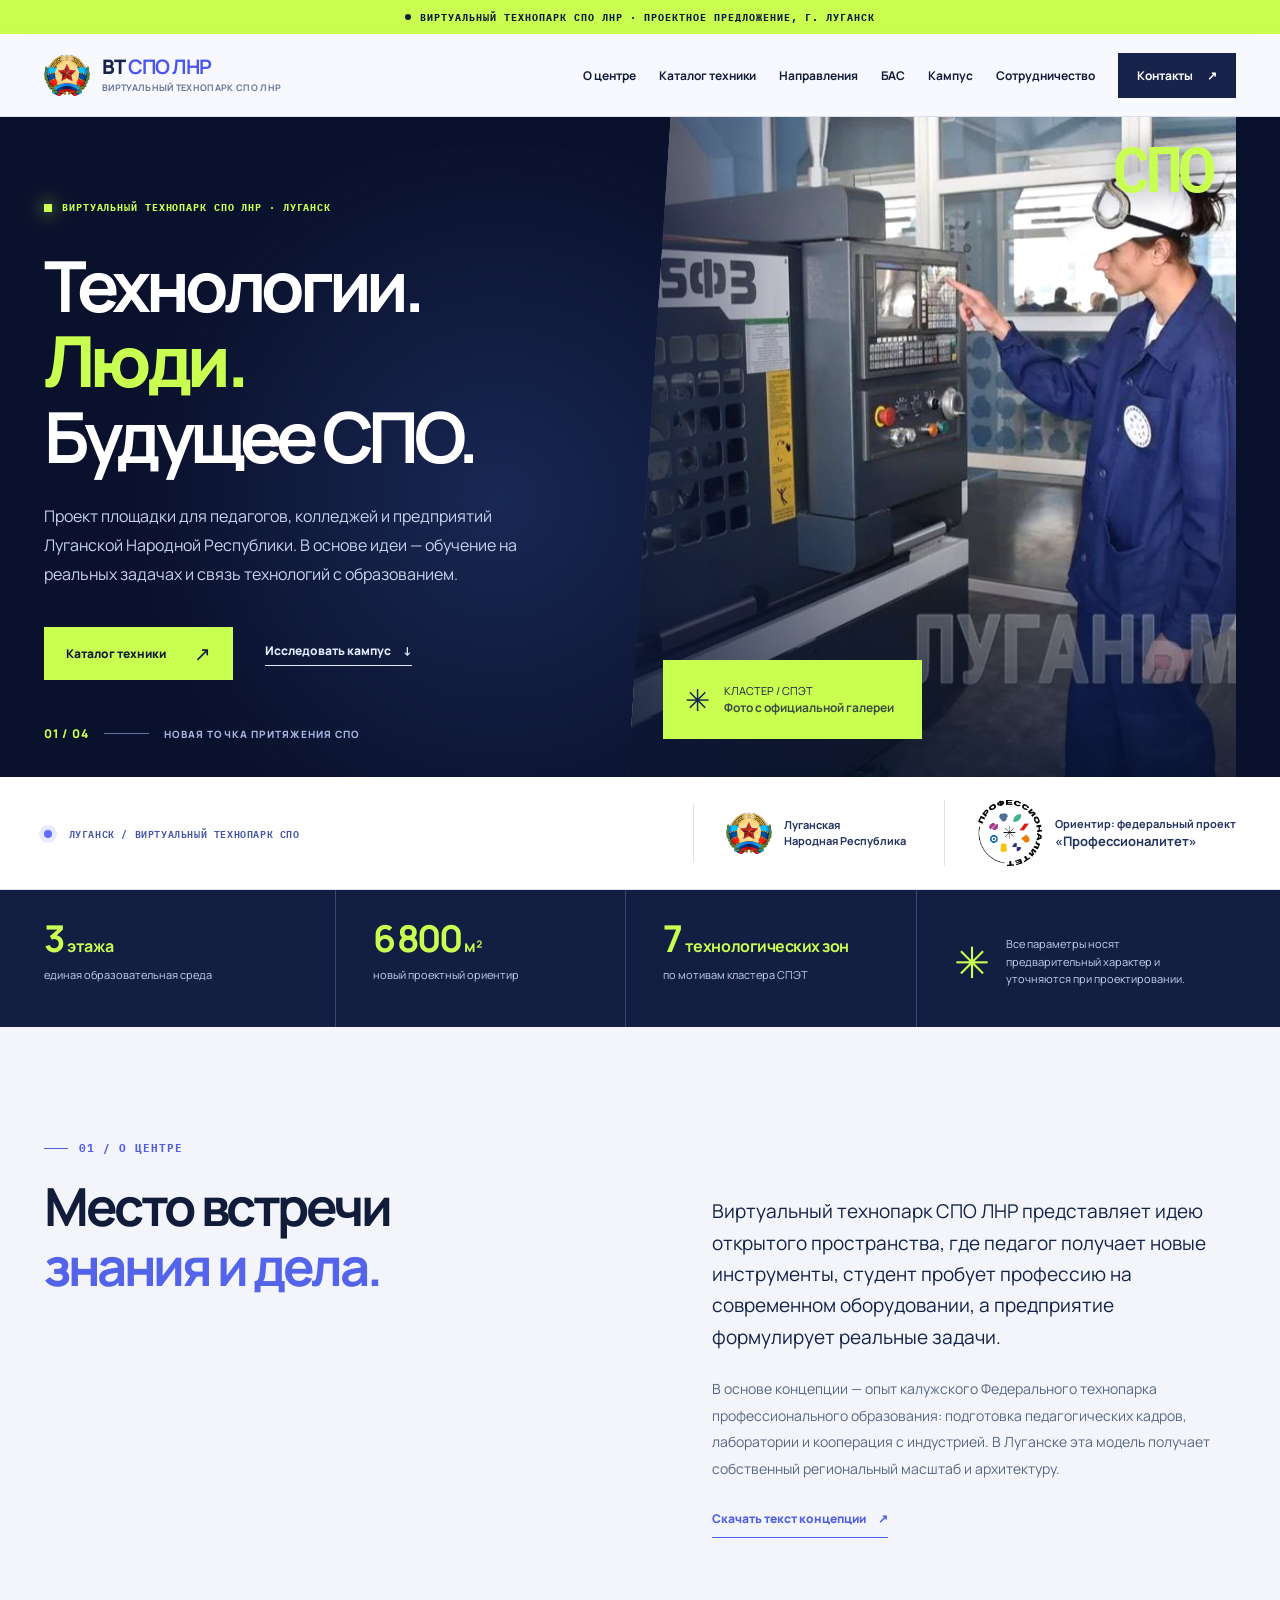
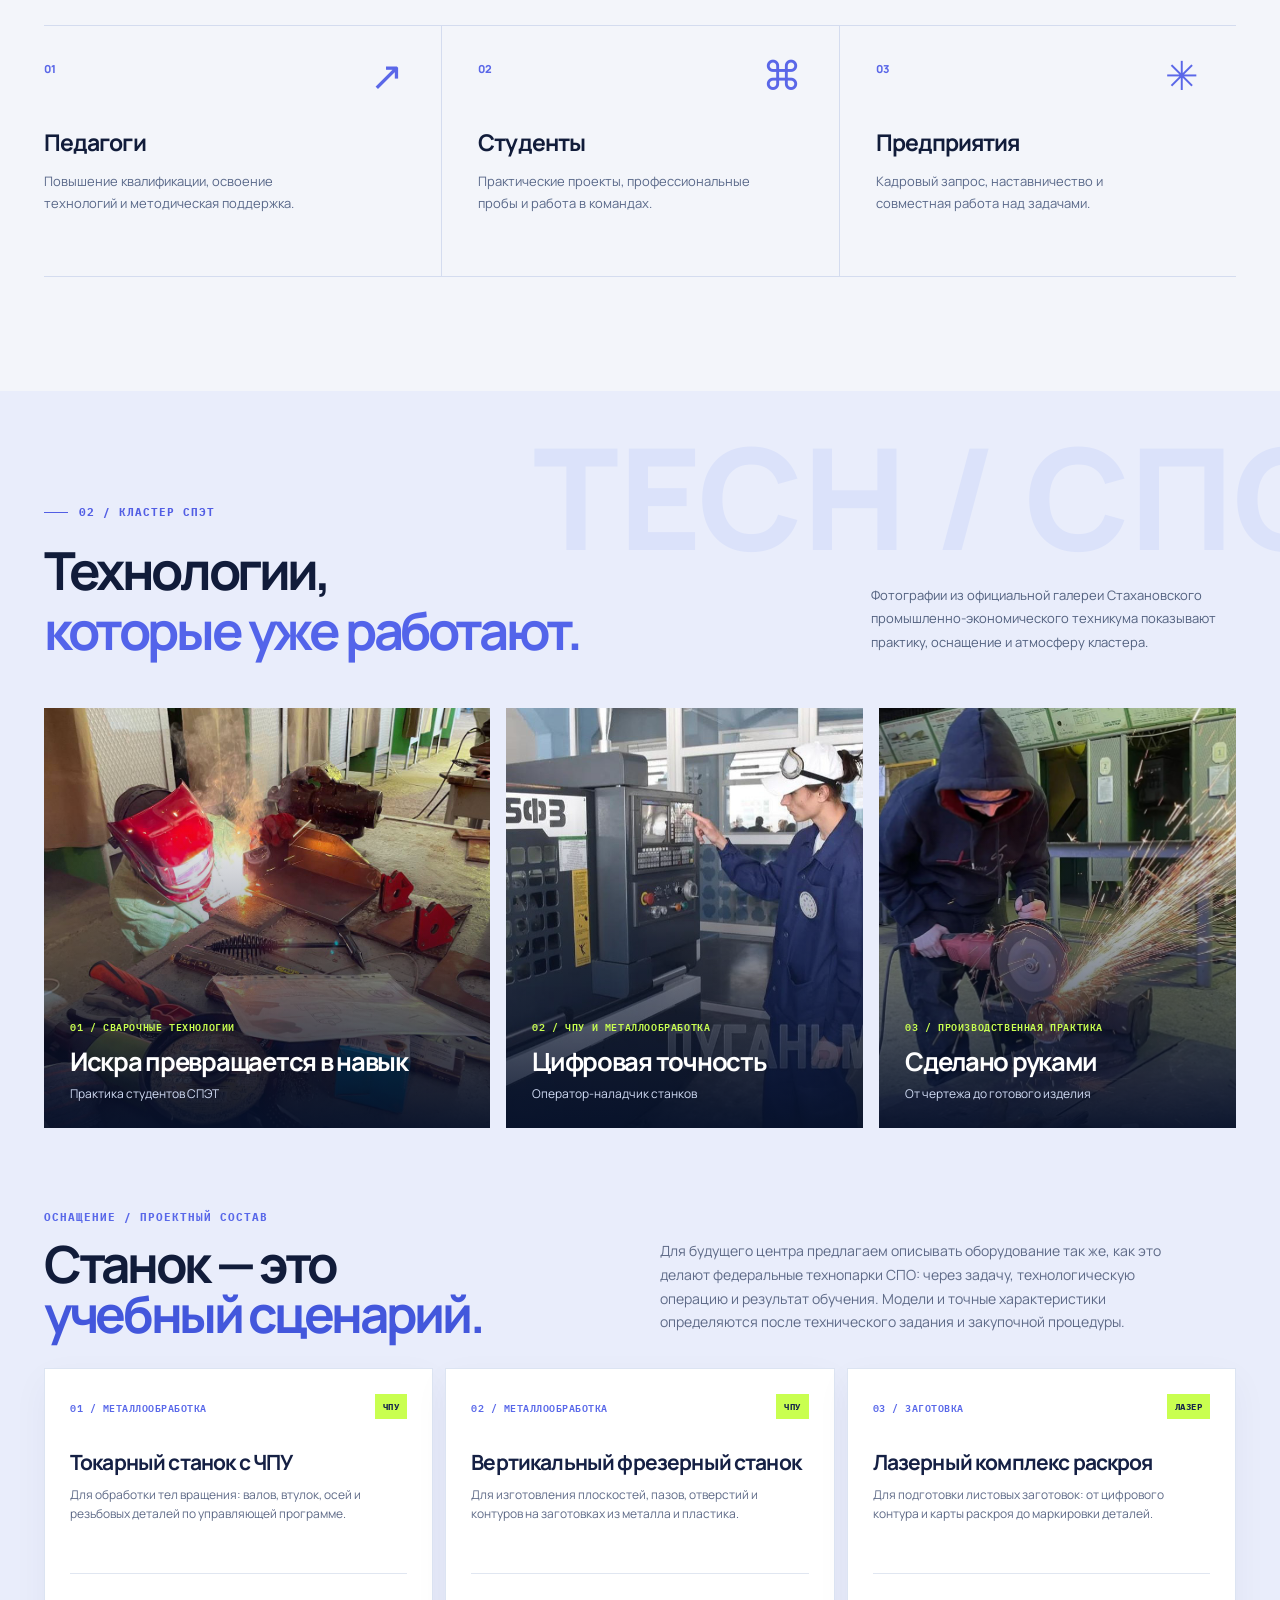
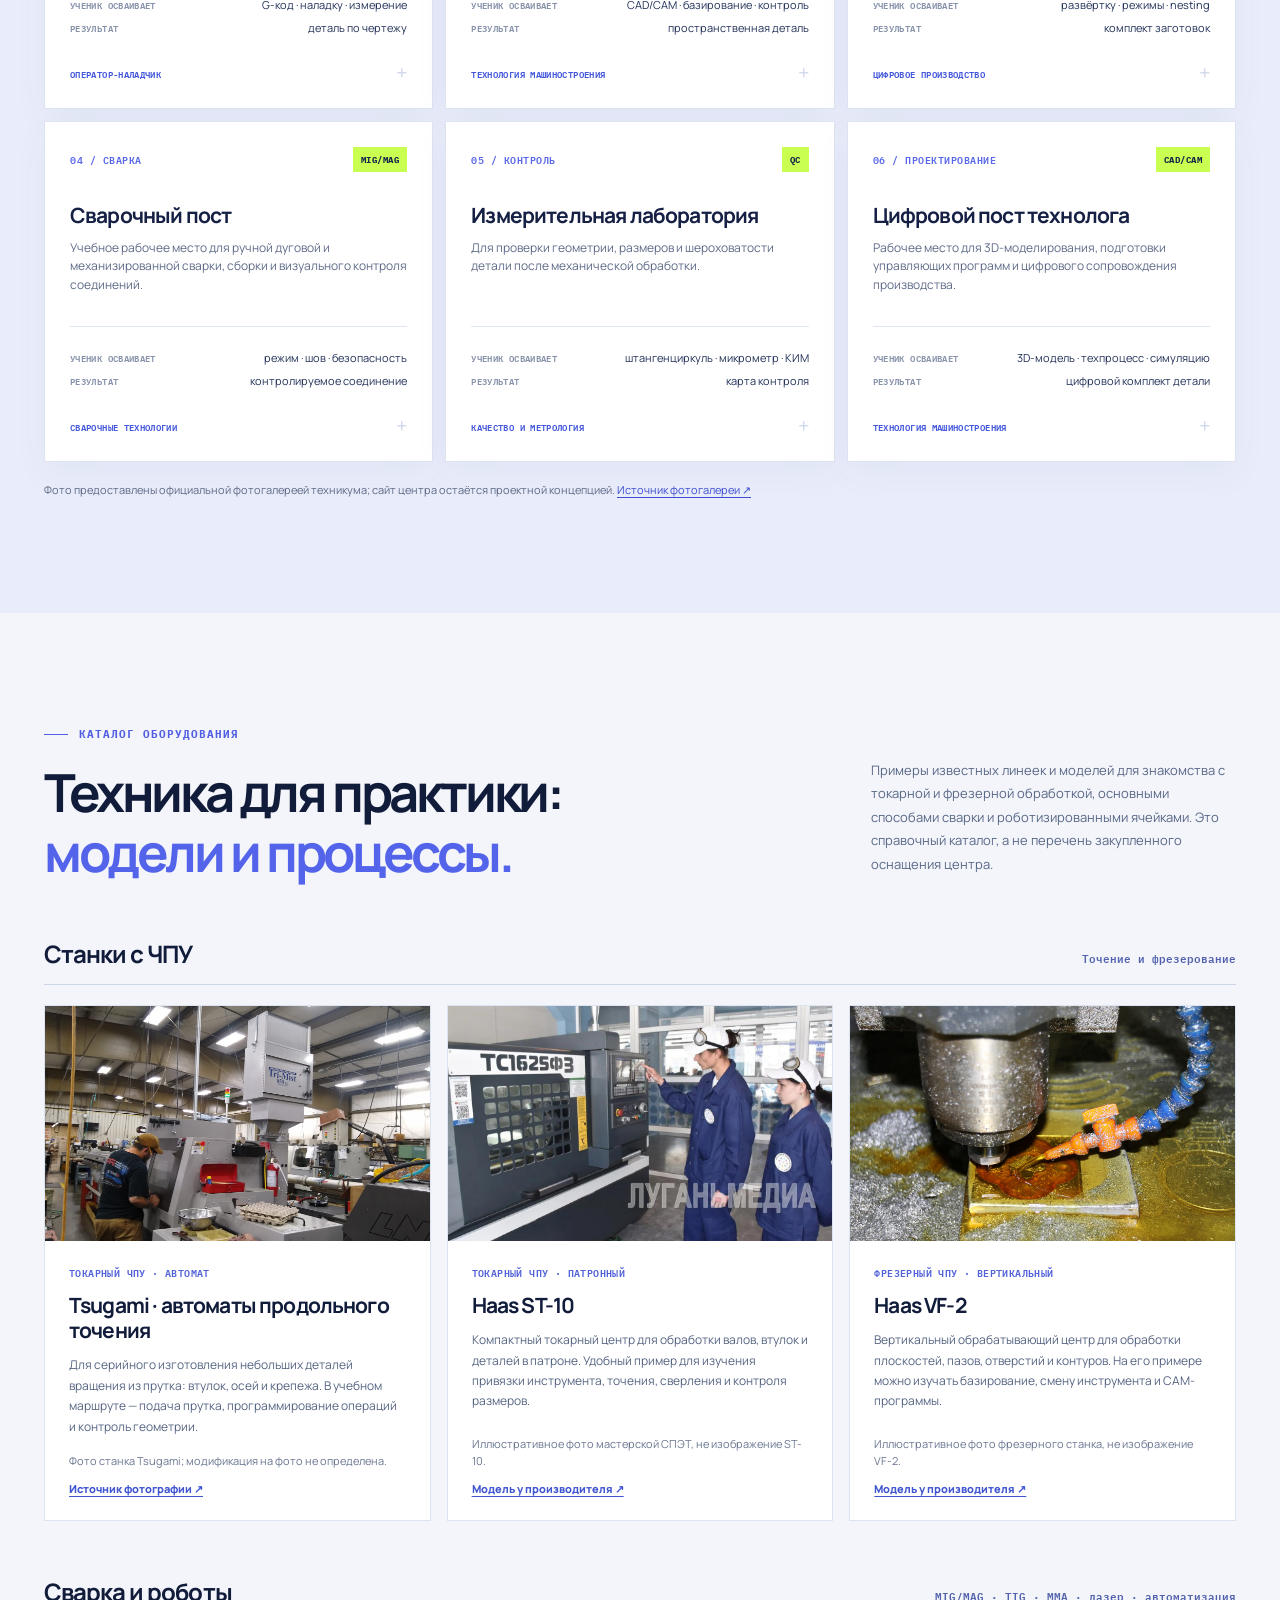
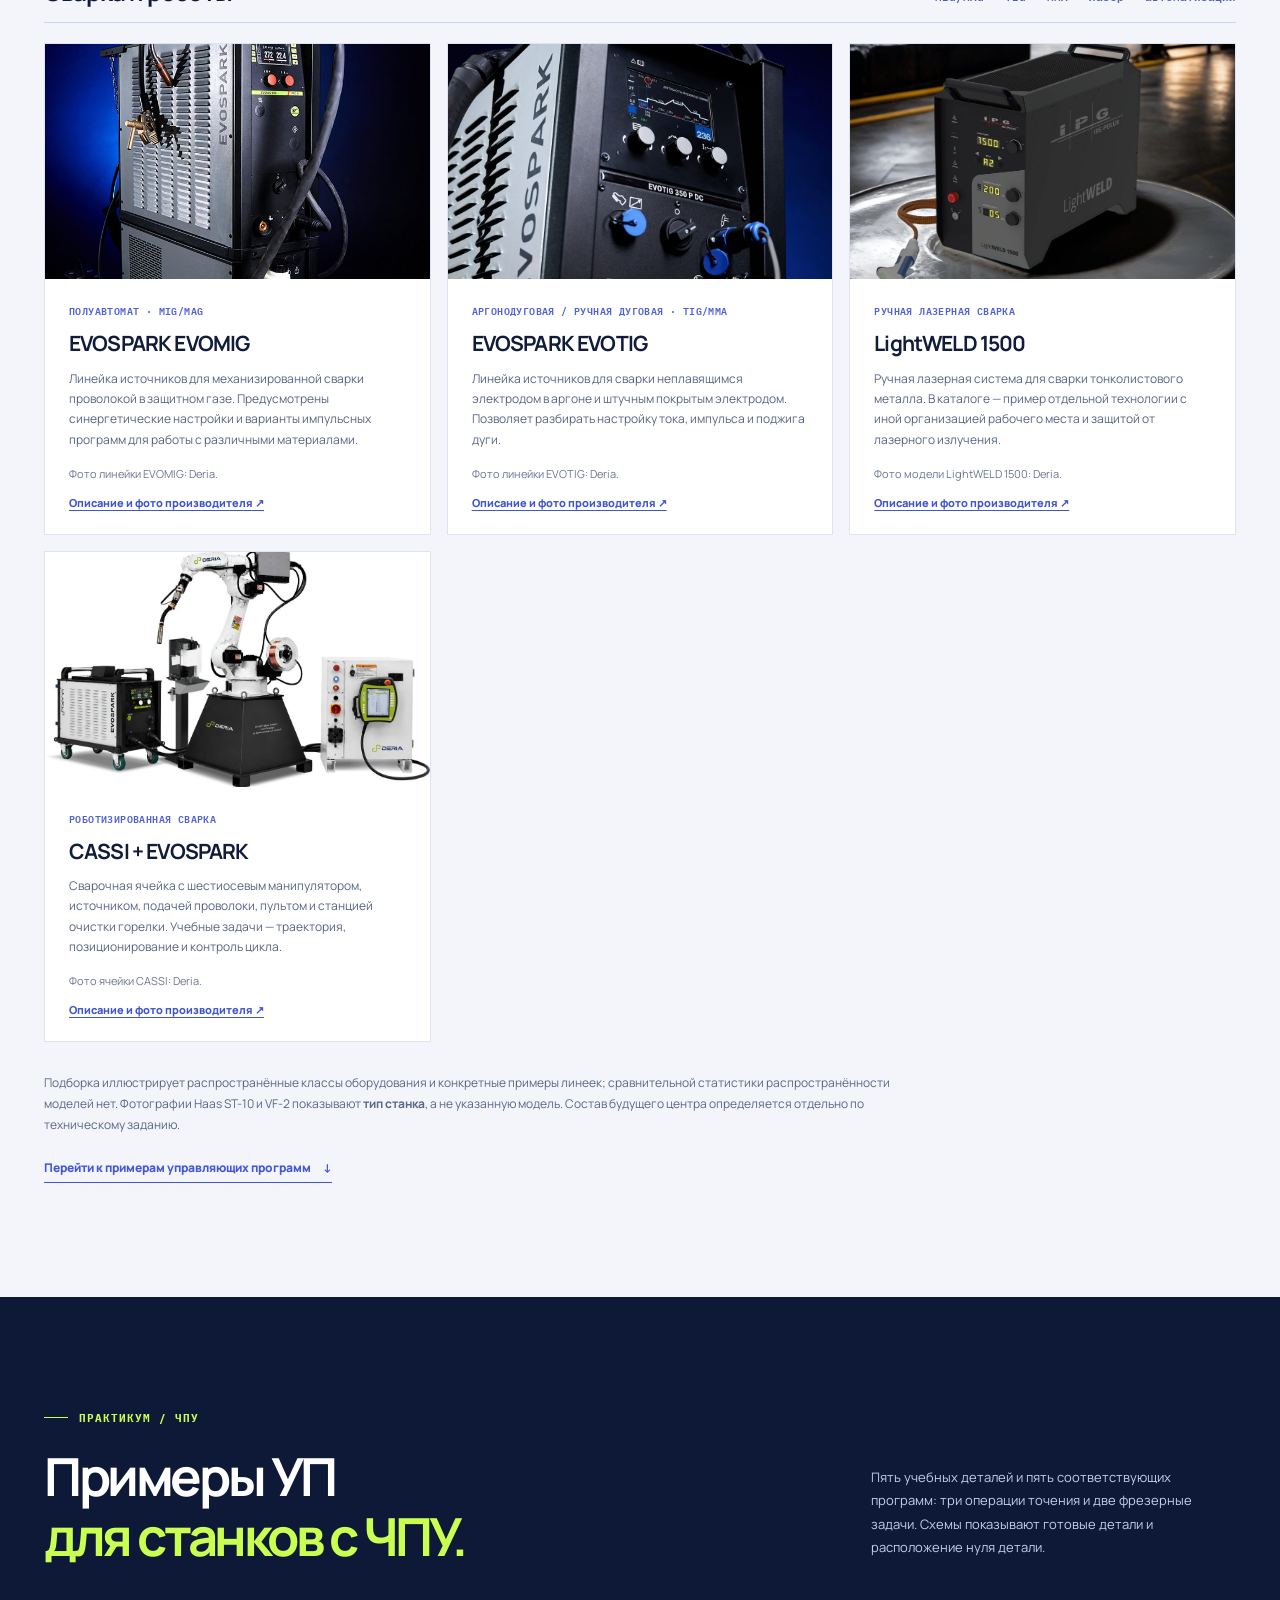
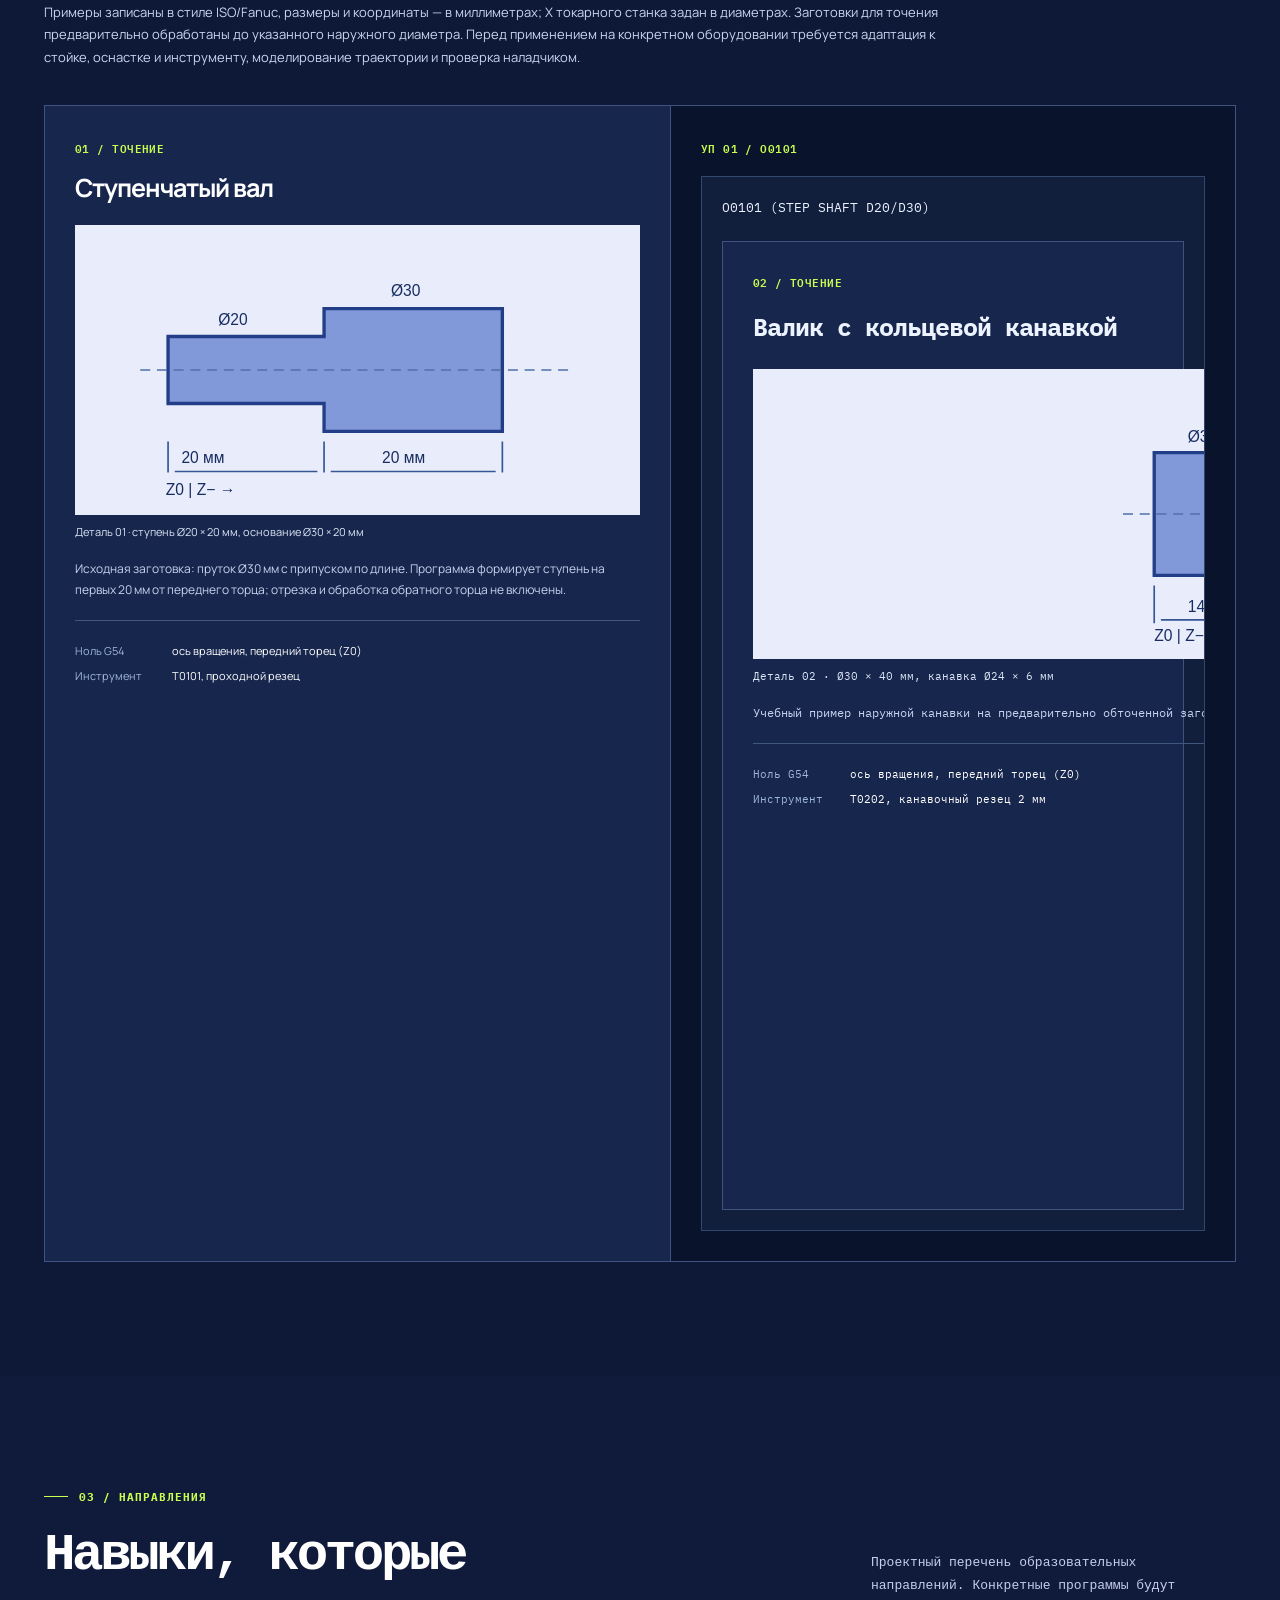
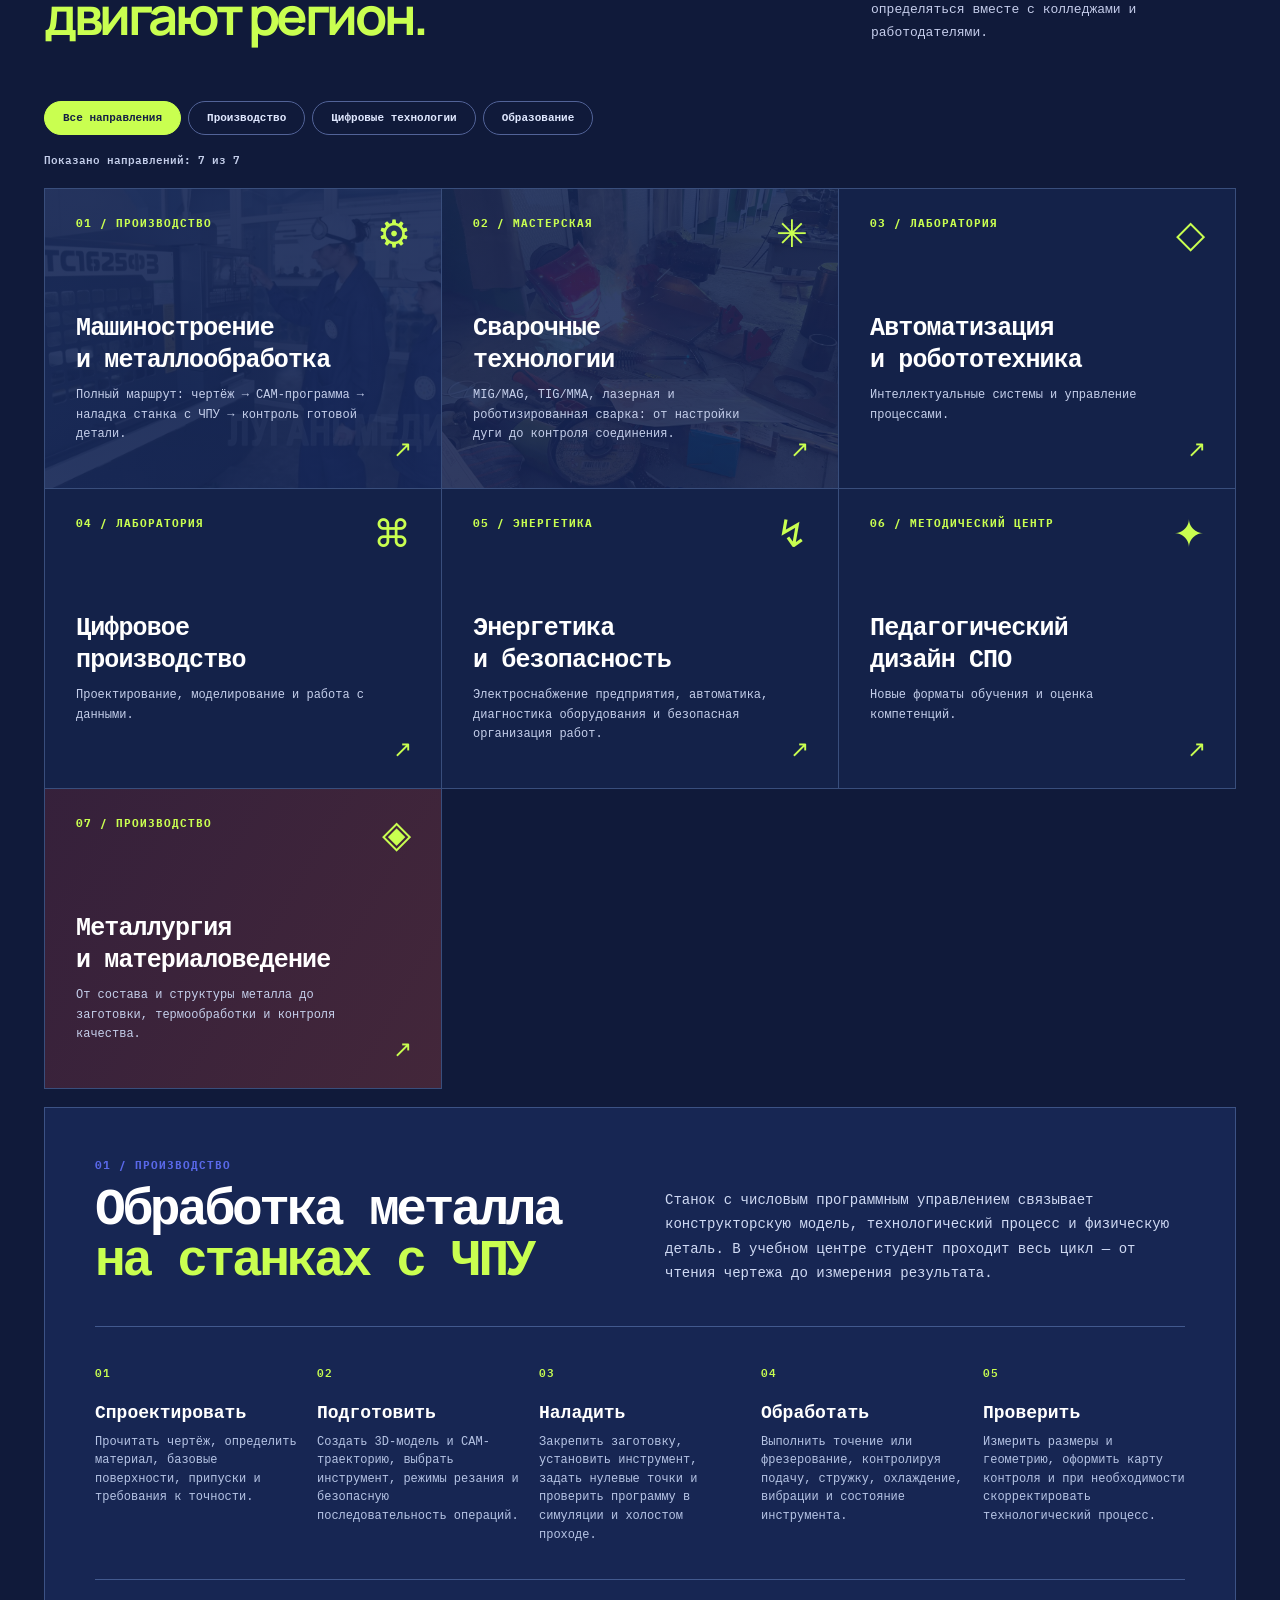
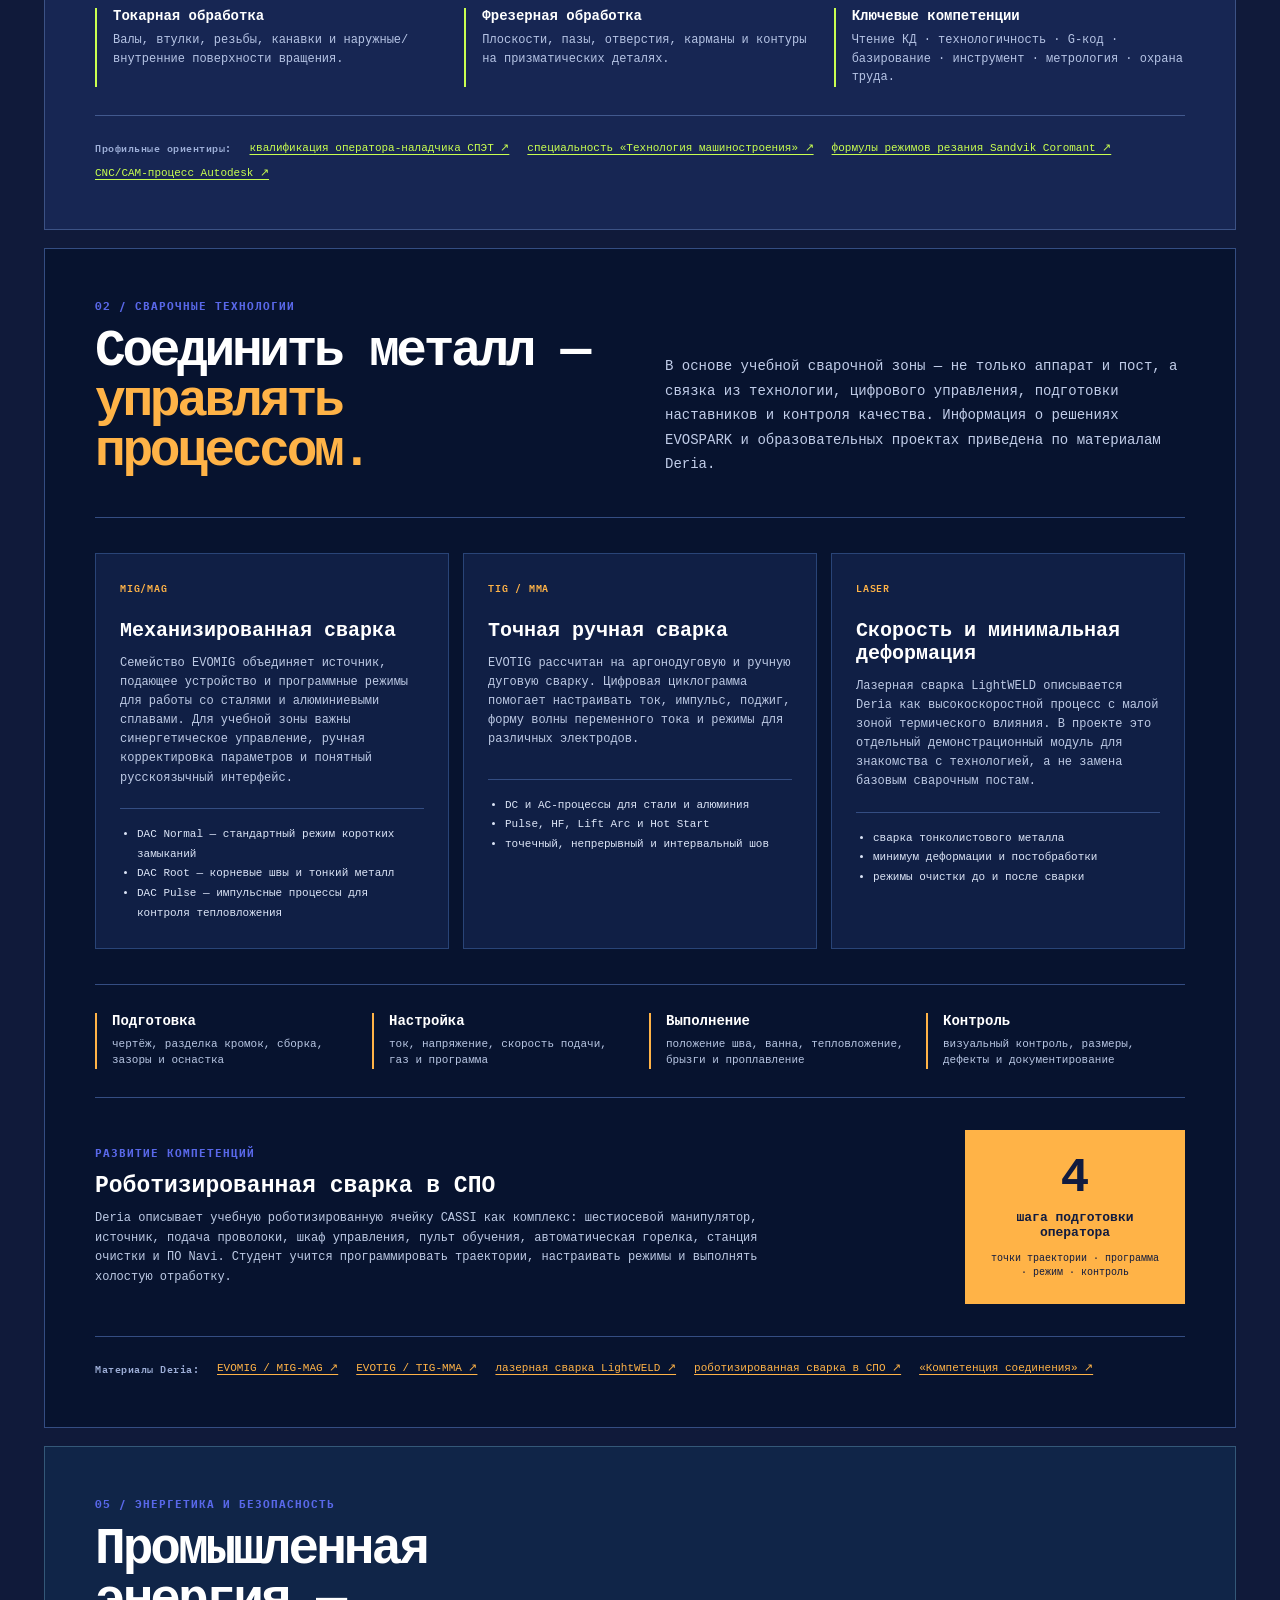
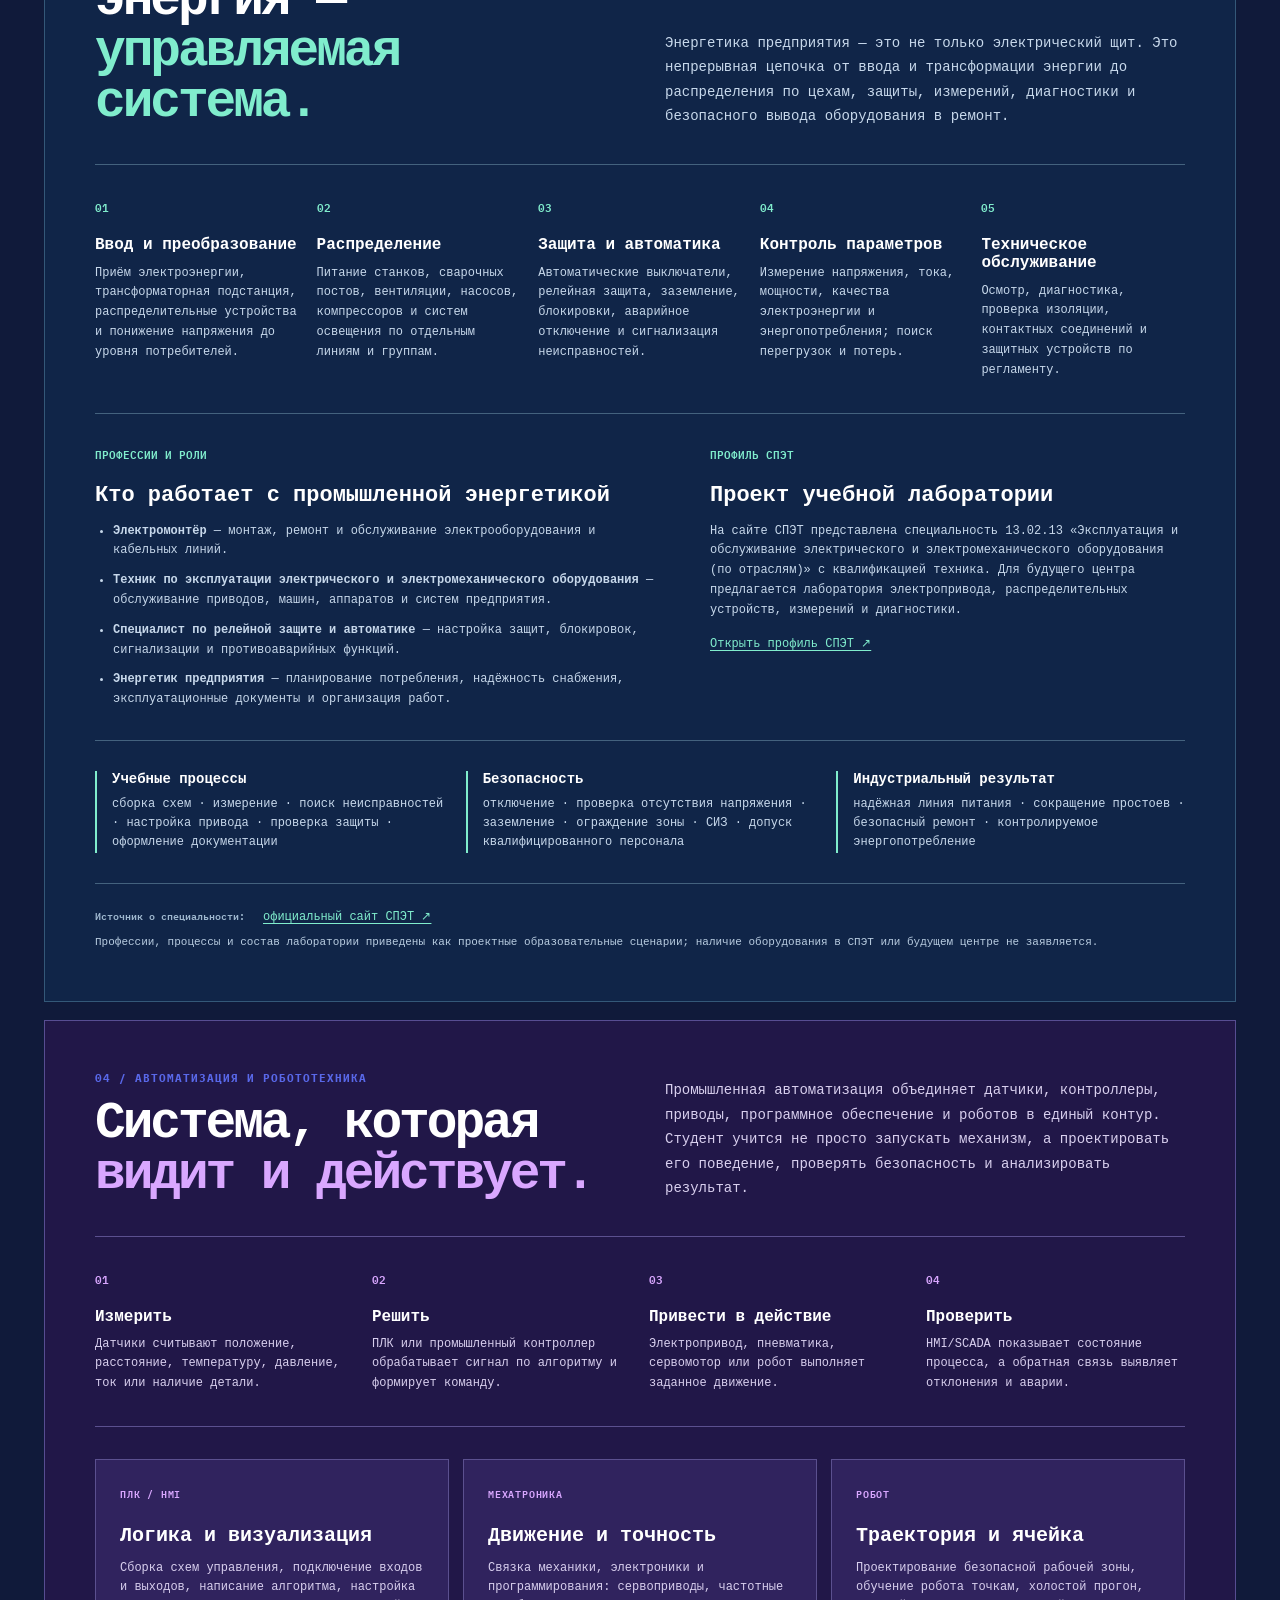
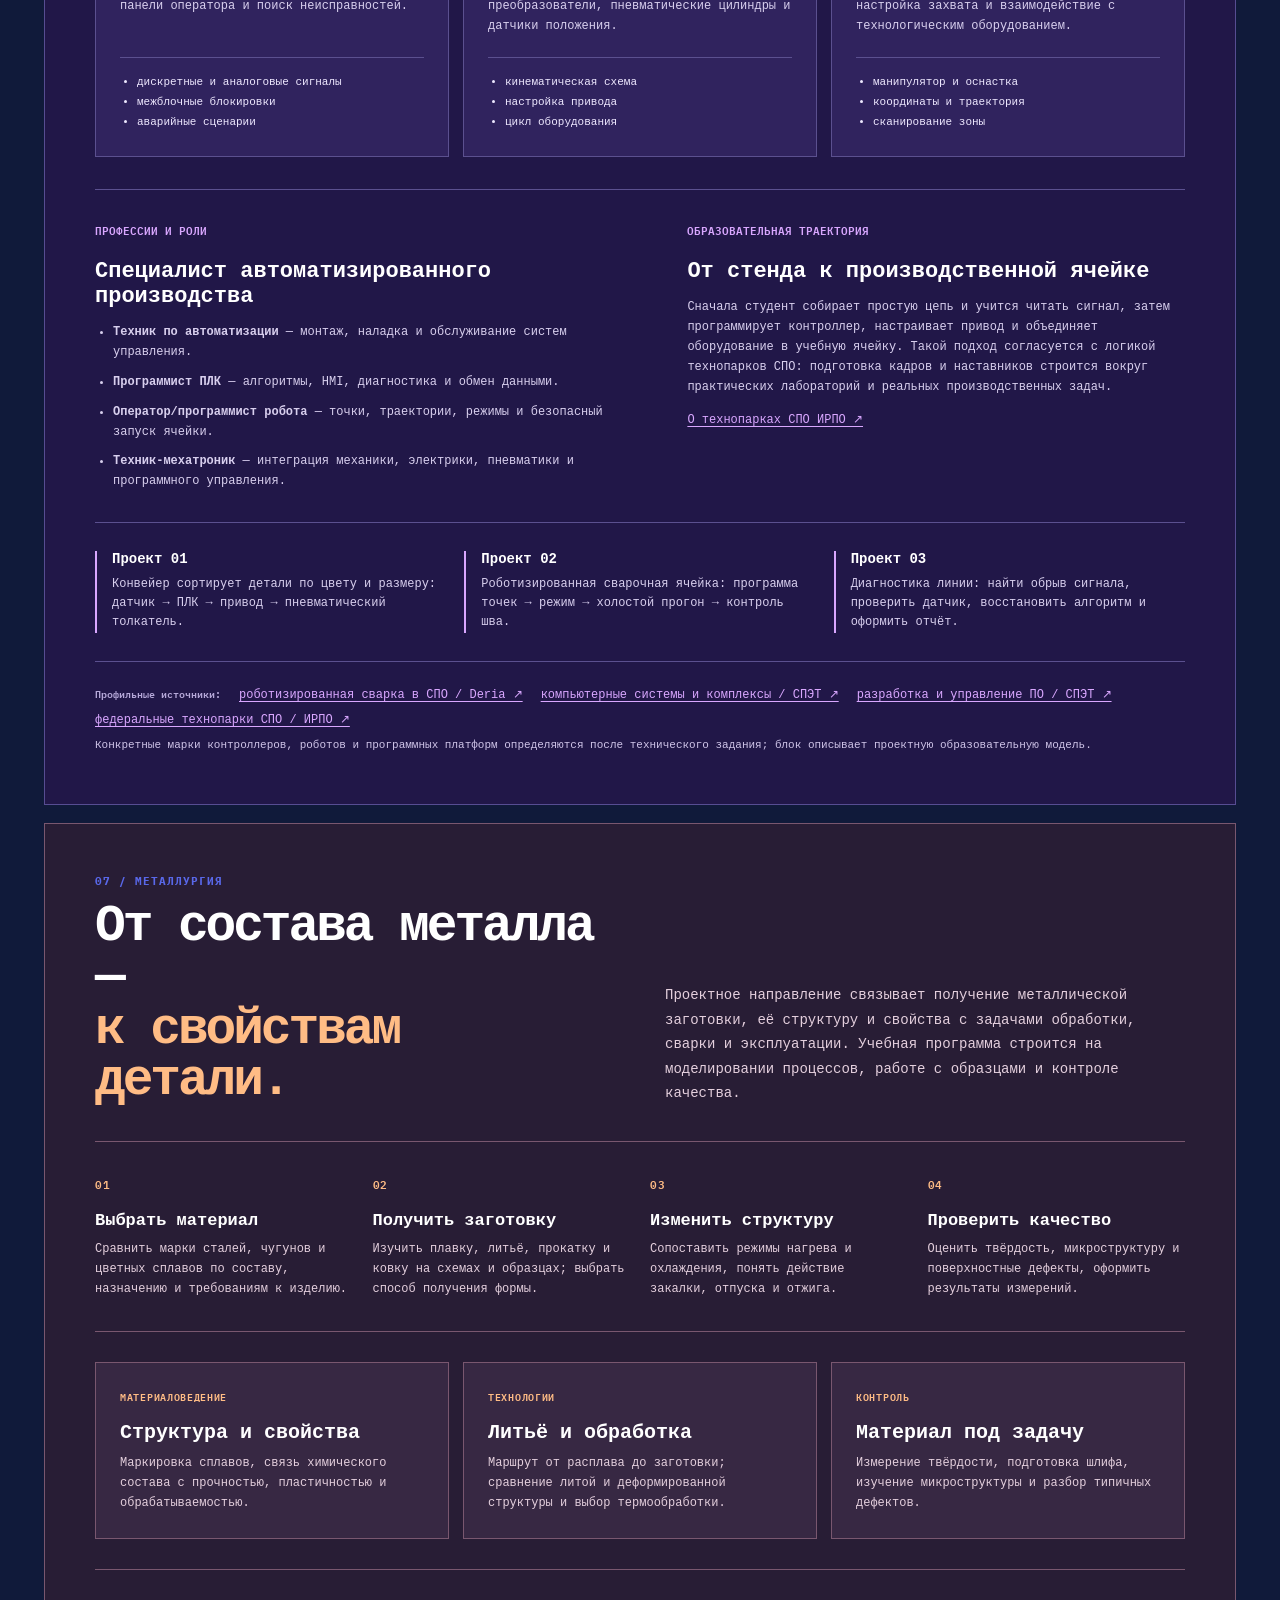
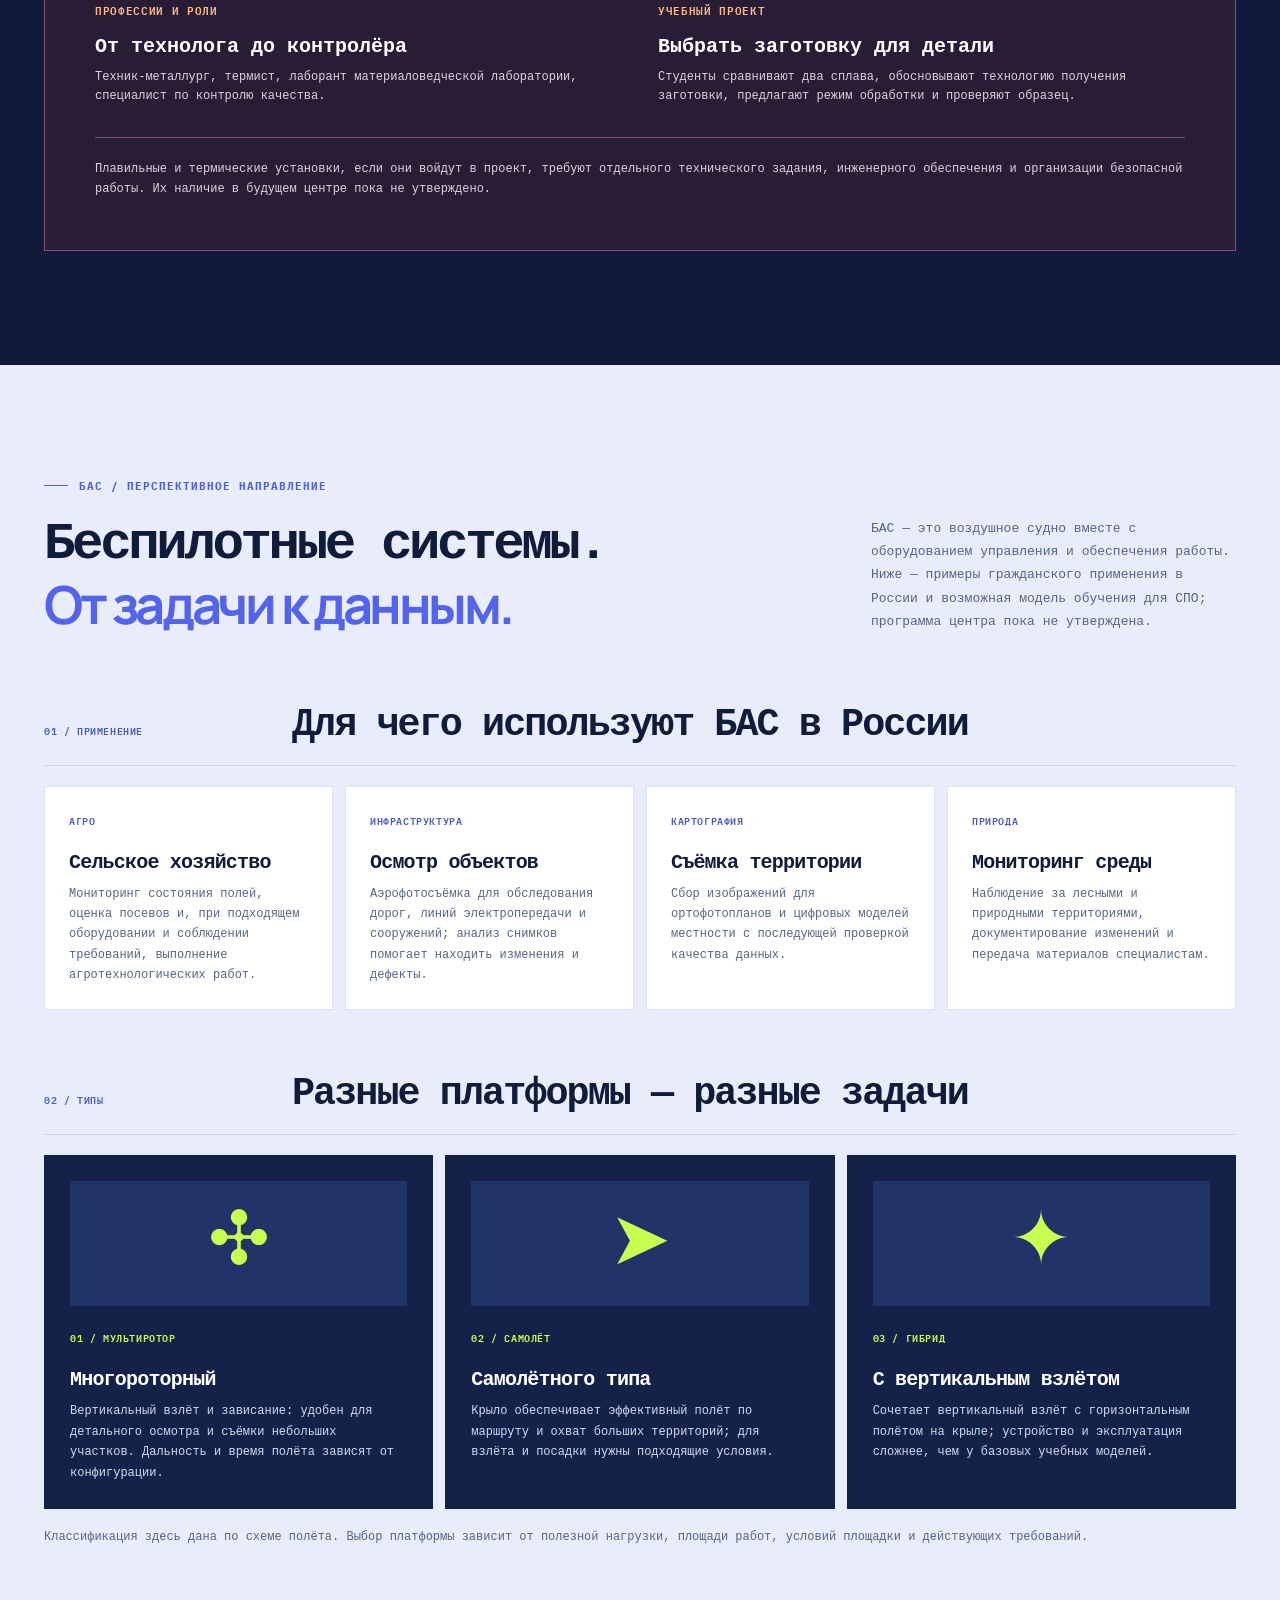
==== index.html @ 80505d87 "Publish virtual SPO technopark site" ====
<!doctype html>
<html lang="ru">
<head>
  <meta charset="utf-8">
  <meta name="viewport" content="width=device-width, initial-scale=1">
  <meta name="theme-color" content="#080e24">
  <meta name="description" content="Виртуальный технопарк СПО ЛНР: проектные направления, партнёрство и эскиз образовательного кампуса в Луганске.">
  <title>Виртуальный технопарк СПО ЛНР — концепция кампуса в Луганске</title>
  <link rel="stylesheet" href="styles.css">
  <link rel="stylesheet" href="redesign.css">
  <noscript><style>@media(max-width:1000px){.menu-toggle{display:none}.main-nav{display:flex;position:static;box-shadow:none;padding:0 0 16px;flex-direction:column;align-items:stretch}.header-inner{flex-wrap:wrap}.main-nav{width:100%}}.filter-bar{display:none}.floor-tabs .floor-tab:not(:first-child){display:none}</style></noscript>
  <script src="script.js" defer></script>
</head>
<body>
  <a class="skip-link" href="#main">Перейти к содержимому</a>
  <div class="notice"><span class="notice-dot" aria-hidden="true"></span> Виртуальный технопарк СПО ЛНР · проектное предложение, г. Луганск</div>
  <header class="site-header" id="top">
    <div class="container header-inner">
      <a class="brand" href="#top" aria-label="Виртуальный технопарк СПО ЛНР — главная">
        <img class="brand-coat" src="assets/lnr-coat-of-arms.svg" alt="" width="46" height="50">
        <span class="brand-name">ВТ <b>СПО ЛНР</b><small>Виртуальный технопарк СПО ЛНР</small></span>
      </a>
      <button class="menu-toggle" type="button" aria-label="Открыть меню" aria-controls="main-nav" aria-expanded="false"><span></span><span></span><span></span></button>
      <nav id="main-nav" class="main-nav" aria-label="Основная навигация">
        <a href="#about">О центре</a><a href="#equipment">Каталог техники</a><a href="#directions">Направления</a><a href="#bas">БАС</a><a href="#campus">Кампус</a><a href="#partnership">Сотрудничество</a>
        <a class="nav-cta" href="#contacts">Контакты <span aria-hidden="true">↗</span></a>
      </nav>
    </div>
  </header>

  <main id="main">
    <section class="hero" aria-labelledby="hero-title">
      <div class="container hero-grid">
        <div class="hero-copy">
          <div class="eyebrow"><span class="tiny-square"></span> ВИРТУАЛЬНЫЙ ТЕХНОПАРК СПО ЛНР · ЛУГАНСК</div>
          <h1 id="hero-title">Технологии.<br><em>Люди.</em><br>Будущее СПО.</h1>
          <p class="hero-intro">Проект площадки для педагогов, колледжей и предприятий Луганской Народной Республики. В основе идеи — обучение на реальных задачах и связь технологий с образованием.</p>
          <div class="hero-actions"><a class="button button-primary" href="#equipment">Каталог техники <span aria-hidden="true">↗</span></a><a class="text-link" href="#campus">Исследовать кампус <span aria-hidden="true">↓</span></a></div>
          <div class="hero-foot"><span class="hero-foot-number">01 / 04</span><span class="hero-foot-line"></span><span>НОВАЯ ТОЧКА ПРИТЯЖЕНИЯ СПО</span></div>
        </div>
        <div class="hero-visual">
          <img src="assets/cluster-professionalitet-03.jpg" alt="Студентки знакомятся с токарным станком с ЧПУ в мастерской Стахановского промышленно-экономического техникума" fetchpriority="high">
          <div class="visual-tag"><span class="tag-symbol">✳</span><span>КЛАСТЕР / СПЭТ<br><b>Фото с официальной галереи</b></span></div>
          <div class="visual-number" aria-hidden="true">СПО</div>
        </div>
      </div>
    </section>

    <section class="symbol-band" aria-label="Геральдика и федеральный проект">
      <div class="container symbol-inner">
        <div class="symbol-intro"><span class="pulse" aria-hidden="true"></span> ЛУГАНСК / ВИРТУАЛЬНЫЙ ТЕХНОПАРК СПО</div>
        <a class="symbol-item" href="https://commons.wikimedia.org/wiki/File:Coat_of_Arms_of_Lugansk_People%27s_Republic.svg" target="_blank" rel="noopener noreferrer"><img src="assets/lnr-coat-of-arms.svg" width="50" height="57" alt="Герб Луганской Народной Республики"><span>Луганская<br>Народная Республика</span></a>
        <a class="symbol-item symbol-project" href="https://firpo.ru/activities/projects/federalnyy-proekt-professionalitet/" target="_blank" rel="noopener noreferrer"><img src="assets/professionalitet-logo.png" width="72" height="72" alt="Графический знак федерального проекта «Профессионалитет»"><span>Ориентир: федеральный проект<br><strong>«Профессионалитет»</strong></span></a>
      </div>
    </section>

    <section class="metric-band" aria-label="Предварительные показатели здания">
      <div class="container metric-grid">
        <div><strong>3 <span>этажа</span></strong><p>единая образовательная среда</p></div>
        <div><strong>6 800 <span>м²</span></strong><p>новый проектный ориентир</p></div>
        <div><strong>7 <span>технологических зон</span></strong><p>по мотивам кластера СПЭТ</p></div>
        <div class="metric-caption"><span class="asterisk">✳</span><p>Все параметры носят предварительный характер и уточняются при проектировании.</p></div>
      </div>
    </section>

    <section class="section about-section" id="about" aria-labelledby="about-title">
      <div class="container about-layout">
        <div class="section-lead"><div class="section-label">01 / О ЦЕНТРЕ</div><h2 id="about-title">Место встречи<br><em>знания и дела.</em></h2></div>
        <div class="about-content"><p class="large-copy">Виртуальный технопарк СПО ЛНР представляет идею открытого пространства, где педагог получает новые инструменты, студент пробует профессию на современном оборудовании, а предприятие формулирует реальные задачи.</p><p>В основе концепции — опыт калужского Федерального технопарка профессионального образования: подготовка педагогических кадров, лаборатории и кооперация с индустрией. В Луганске эта модель получает собственный региональный масштаб и архитектуру.</p><a class="inline-link" href="КОНЦЕПЦИЯ_И_ЭСКИЗНЫЙ_ПРОЕКТ.md" download>Скачать текст концепции <span aria-hidden="true">↗</span></a></div>
      </div>
      <div class="container principle-grid">
        <article class="principle"><span>01</span><div class="principle-icon" aria-hidden="true">↗</div><h3>Педагоги</h3><p>Повышение квалификации, освоение технологий и методическая поддержка.</p></article>
        <article class="principle"><span>02</span><div class="principle-icon" aria-hidden="true">⌘</div><h3>Студенты</h3><p>Практические проекты, профессиональные пробы и работа в командах.</p></article>
        <article class="principle"><span>03</span><div class="principle-icon" aria-hidden="true">✳</div><h3>Предприятия</h3><p>Кадровый запрос, наставничество и совместная работа над задачами.</p></article>
      </div>
    </section>

    <section class="section technology-section" id="technology" aria-labelledby="technology-title">
      <div class="container">
        <div class="section-top"><div><div class="section-label">02 / КЛАСТЕР СПЭТ</div><h2 id="technology-title">Технологии,<br><em>которые уже работают.</em></h2></div><p>Фотографии из официальной галереи Стахановского промышленно-экономического техникума показывают практику, оснащение и атмосферу кластера.</p></div>
        <div class="technology-grid">
          <figure class="technology-card technology-featured"><img src="assets/cluster-welding-02.jpg" alt="Студент выполняет сварочную работу в мастерской техникума" loading="lazy"><figcaption><span>01 / СВАРОЧНЫЕ ТЕХНОЛОГИИ</span><strong>Искра превращается в навык</strong><small>Практика студентов СПЭТ</small></figcaption></figure>
          <figure class="technology-card"><img src="assets/cluster-professionalitet-03.jpg" alt="Студентки работают у токарного станка с ЧПУ в мастерской СПЭТ" loading="lazy"><figcaption><span>02 / ЧПУ И МЕТАЛЛООБРАБОТКА</span><strong>Цифровая точность</strong><small>Оператор-наладчик станков</small></figcaption></figure>
          <figure class="technology-card"><img src="assets/cluster-practice-02.jpg" alt="Студент выполняет практическую работу со слесарными инструментами в мастерской СПЭТ" loading="lazy"><figcaption><span>03 / ПРОИЗВОДСТВЕННАЯ ПРАКТИКА</span><strong>Сделано руками</strong><small>От чертежа до готового изделия</small></figcaption></figure>
        </div>
        <div class="machine-heading"><div><span class="mini-label">ОСНАЩЕНИЕ / ПРОЕКТНЫЙ СОСТАВ</span><h3>Станок — это<br><em>учебный сценарий.</em></h3></div><p>Для будущего центра предлагаем описывать оборудование так же, как это делают федеральные технопарки СПО: через задачу, технологическую операцию и результат обучения. Модели и точные характеристики определяются после технического задания и закупочной процедуры.</p></div>
        <div class="machine-grid">
          <article class="machine-card"><div class="machine-card-top"><span>01 / МЕТАЛЛООБРАБОТКА</span><b>ЧПУ</b></div><h4>Токарный станок с ЧПУ</h4><p>Для обработки тел вращения: валов, втулок, осей и резьбовых деталей по управляющей программе.</p><dl><div><dt>Ученик осваивает</dt><dd>G-код · наладку · измерение</dd></div><div><dt>Результат</dt><dd>деталь по чертежу</dd></div></dl><span class="machine-tag">Оператор-наладчик</span></article>
          <article class="machine-card"><div class="machine-card-top"><span>02 / МЕТАЛЛООБРАБОТКА</span><b>ЧПУ</b></div><h4>Вертикальный фрезерный станок</h4><p>Для изготовления плоскостей, пазов, отверстий и контуров на заготовках из металла и пластика.</p><dl><div><dt>Ученик осваивает</dt><dd>CAD/CAM · базирование · контроль</dd></div><div><dt>Результат</dt><dd>пространственная деталь</dd></div></dl><span class="machine-tag">Технология машиностроения</span></article>
          <article class="machine-card"><div class="machine-card-top"><span>03 / ЗАГОТОВКА</span><b>ЛАЗЕР</b></div><h4>Лазерный комплекс раскроя</h4><p>Для подготовки листовых заготовок: от цифрового контура и карты раскроя до маркировки деталей.</p><dl><div><dt>Ученик осваивает</dt><dd>развёртку · режимы · nesting</dd></div><div><dt>Результат</dt><dd>комплект заготовок</dd></div></dl><span class="machine-tag">Цифровое производство</span></article>
          <article class="machine-card"><div class="machine-card-top"><span>04 / СВАРКА</span><b>MIG/MAG</b></div><h4>Сварочный пост</h4><p>Учебное рабочее место для ручной дуговой и механизированной сварки, сборки и визуального контроля соединений.</p><dl><div><dt>Ученик осваивает</dt><dd>режим · шов · безопасность</dd></div><div><dt>Результат</dt><dd>контролируемое соединение</dd></div></dl><span class="machine-tag">Сварочные технологии</span></article>
          <article class="machine-card"><div class="machine-card-top"><span>05 / КОНТРОЛЬ</span><b>QC</b></div><h4>Измерительная лаборатория</h4><p>Для проверки геометрии, размеров и шероховатости детали после механической обработки.</p><dl><div><dt>Ученик осваивает</dt><dd>штангенциркуль · микрометр · КИМ</dd></div><div><dt>Результат</dt><dd>карта контроля</dd></div></dl><span class="machine-tag">Качество и метрология</span></article>
          <article class="machine-card"><div class="machine-card-top"><span>06 / ПРОЕКТИРОВАНИЕ</span><b>CAD/CAM</b></div><h4>Цифровой пост технолога</h4><p>Рабочее место для 3D-моделирования, подготовки управляющих программ и цифрового сопровождения производства.</p><dl><div><dt>Ученик осваивает</dt><dd>3D-модель · техпроцесс · симуляцию</dd></div><div><dt>Результат</dt><dd>цифровой комплект детали</dd></div></dl><span class="machine-tag">Технология машиностроения</span></article>
        </div>
        <p class="technology-disclaimer">Фото предоставлены официальной фотогалереей техникума; сайт центра остаётся проектной концепцией. <a href="#credits">Источник фотогалереи ↗</a></p>
      </div>
    </section>

    <section class="section equipment-section" id="equipment" aria-labelledby="equipment-title">
      <div class="container">
        <div class="section-top equipment-intro"><div><div class="section-label">КАТАЛОГ ОБОРУДОВАНИЯ</div><h2 id="equipment-title">Техника для практики:<br><em>модели и процессы.</em></h2></div><p>Примеры известных линеек и моделей для знакомства с токарной и фрезерной обработкой, основными способами сварки и роботизированными ячейками. Это справочный каталог, а не перечень закупленного оснащения центра.</p></div>
        <h3 class="equipment-group-title">Станки с ЧПУ <span>Точение и фрезерование</span></h3>
        <div class="equipment-grid">
          <article class="equipment-card"><img src="assets/cnc-lathe.jpg" alt="Фотография токарного станка Tsugami с ЧПУ в работе; точная модель на снимке не установлена" loading="lazy"><div class="equipment-body"><span class="equipment-type">ТОКАРНЫЙ ЧПУ · АВТОМАТ</span><h4>Tsugami · автоматы продольного точения</h4><p>Для серийного изготовления небольших деталей вращения из прутка: втулок, осей и крепежа. В учебном маршруте — подача прутка, программирование операций и контроль геометрии.</p><span class="equipment-photo-note">Фото станка Tsugami; модификация на фото не определена.</span><a href="https://commons.wikimedia.org/wiki/File:Tsugami_CNC_Lathe.jpg" target="_blank" rel="noopener noreferrer">Источник фотографии ↗</a></div></article>
          <article class="equipment-card"><img src="assets/cluster-professionalitet-03.jpg" alt="Иллюстративное фото токарной мастерской СПЭТ; это не станок Haas ST-10" loading="lazy"><div class="equipment-body"><span class="equipment-type">ТОКАРНЫЙ ЧПУ · ПАТРОННЫЙ</span><h4>Haas ST-10</h4><p>Компактный токарный центр для обработки валов, втулок и деталей в патроне. Удобный пример для изучения привязки инструмента, точения, сверления и контроля размеров.</p><span class="equipment-photo-note">Иллюстративное фото мастерской СПЭТ, не изображение ST-10.</span><a href="https://www.haascnc.com/machines/lathes/st/models/standard/st-10.html" target="_blank" rel="noopener noreferrer">Модель у производителя ↗</a></div></article>
          <article class="equipment-card"><img src="assets/cnc-milling.jpg" alt="Иллюстративное фото фрезерного станка с ЧПУ; это не Haas VF-2" loading="lazy"><div class="equipment-body"><span class="equipment-type">ФРЕЗЕРНЫЙ ЧПУ · ВЕРТИКАЛЬНЫЙ</span><h4>Haas VF-2</h4><p>Вертикальный обрабатывающий центр для обработки плоскостей, пазов, отверстий и контуров. На его примере можно изучать базирование, смену инструмента и CAM-программы.</p><span class="equipment-photo-note">Иллюстративное фото фрезерного станка, не изображение VF-2.</span><a href="https://www.haascnc.com/machines/vertical-mills/vf-series/models/small/vf-2.html" target="_blank" rel="noopener noreferrer">Модель у производителя ↗</a></div></article>
        </div>
        <h3 class="equipment-group-title">Сварка и роботы <span>MIG/MAG · TIG · MMA · лазер · автоматизация</span></h3>
        <div class="equipment-grid">
          <article class="equipment-card"><img src="assets/catalog-evomig.jpg" alt="Сварочный аппарат семейства EVOSPARK EVOMIG на фотографии Deria" loading="lazy"><div class="equipment-body"><span class="equipment-type">ПОЛУАВТОМАТ · MIG/MAG</span><h4>EVOSPARK EVOMIG</h4><p>Линейка источников для механизированной сварки проволокой в защитном газе. Предусмотрены синергетические настройки и варианты импульсных программ для работы с различными материалами.</p><span class="equipment-photo-note">Фото линейки EVOMIG: Deria.</span><a href="https://deria.ru/evospark/mig-mag/" target="_blank" rel="noopener noreferrer">Описание и фото производителя ↗</a></div></article>
          <article class="equipment-card"><img src="assets/catalog-evotig.jpg" alt="Сварочное оборудование семейства EVOSPARK EVOTIG на фотографии Deria" loading="lazy"><div class="equipment-body"><span class="equipment-type">АРГОНОДУГОВАЯ / РУЧНАЯ ДУГОВАЯ · TIG/MMA</span><h4>EVOSPARK EVOTIG</h4><p>Линейка источников для сварки неплавящимся электродом в аргоне и штучным покрытым электродом. Позволяет разбирать настройку тока, импульса и поджига дуги.</p><span class="equipment-photo-note">Фото линейки EVOTIG: Deria.</span><a href="https://deria.ru/evospark/tig/" target="_blank" rel="noopener noreferrer">Описание и фото производителя ↗</a></div></article>
          <article class="equipment-card"><img src="assets/catalog-lightweld.jpg" alt="Система лазерной сварки LightWELD 1500 на фотографии Deria" loading="lazy"><div class="equipment-body"><span class="equipment-type">РУЧНАЯ ЛАЗЕРНАЯ СВАРКА</span><h4>LightWELD 1500</h4><p>Ручная лазерная система для сварки тонколистового металла. В каталоге — пример отдельной технологии с иной организацией рабочего места и защитой от лазерного излучения.</p><span class="equipment-photo-note">Фото модели LightWELD 1500: Deria.</span><a href="https://deria.ru/equipment/lazernaya-svarka/" target="_blank" rel="noopener noreferrer">Описание и фото производителя ↗</a></div></article>
          <article class="equipment-card"><img src="assets/catalog-cassi.jpg" alt="Роботизированная сварочная ячейка CASSI с манипулятором на фотографии Deria" loading="lazy"><div class="equipment-body"><span class="equipment-type">РОБОТИЗИРОВАННАЯ СВАРКА</span><h4>CASSI + EVOSPARK</h4><p>Сварочная ячейка с шестиосевым манипулятором, источником, подачей проволоки, пультом и станцией очистки горелки. Учебные задачи — траектория, позиционирование и контроль цикла.</p><span class="equipment-photo-note">Фото ячейки CASSI: Deria.</span><a href="https://deria.ru/equipment/svarochnyj-robot/" target="_blank" rel="noopener noreferrer">Описание и фото производителя ↗</a></div></article>
        </div>
        <p class="equipment-disclaimer">Подборка иллюстрирует распространённые классы оборудования и конкретные примеры линеек; сравнительной статистики распространённости моделей нет. Фотографии Haas ST-10 и VF-2 показывают <strong>тип станка</strong>, а не указанную модель. Состав будущего центра определяется отдельно по техническому заданию.</p>
        <a class="inline-link cnc-jump" href="#cnc-programs">Перейти к примерам управляющих программ <span aria-hidden="true">↓</span></a>
      </div>
    </section>

    <section class="section cnc-section" id="cnc-programs" aria-labelledby="cnc-title">
      <div class="container">
        <div class="section-top cnc-intro"><div><div class="section-label light">ПРАКТИКУМ / ЧПУ</div><h2 id="cnc-title">Примеры УП<br><em>для станков с ЧПУ.</em></h2></div><p>Пять учебных деталей и пять соответствующих программ: три операции точения и две фрезерные задачи. Схемы показывают готовые детали и расположение нуля детали.</p></div>
        <p class="cnc-common-note">Примеры записаны в стиле ISO/Fanuc, размеры и координаты — в миллиметрах; X токарного станка задан в диаметрах. Заготовки для точения предварительно обработаны до указанного наружного диаметра. Перед применением на конкретном оборудовании требуется адаптация к стойке, оснастке и инструменту, моделирование траектории и проверка наладчиком.</p>
        <div class="cnc-examples">
          <article class="cnc-example" id="cnc-part-1"><div class="cnc-example-info"><span class="cnc-number">01 / ТОЧЕНИЕ</span><h3>Ступенчатый вал</h3><figure><img src="assets/cnc-part-1.svg" alt="Схема вала: первые 20 мм длины диаметром 20 мм, следующие 20 мм диаметром 30 мм; ноль Z на переднем торце" loading="lazy"><figcaption>Деталь 01 · ступень Ø20 × 20 мм, основание Ø30 × 20 мм</figcaption></figure><p>Исходная заготовка: пруток Ø30 мм с припуском по длине. Программа формирует ступень на первых 20 мм от переднего торца; отрезка и обработка обратного торца не включены.</p><dl><div><dt>Ноль G54</dt><dd>ось вращения, передний торец (Z0)</dd></div><div><dt>Инструмент</dt><dd>T0101, проходной резец</dd></div></dl></div><div class="cnc-example-code"><span>УП 01 / O0101</span><pre><code>O0101 (STEP SHAFT D20/D30)
          <article class="cnc-example" id="cnc-part-2"><div class="cnc-example-info"><span class="cnc-number">02 / ТОЧЕНИЕ</span><h3>Валик с кольцевой канавкой</h3><figure><img src="assets/cnc-part-2.svg" alt="Схема цилиндра диаметром 30 мм и длиной 40 мм с канавкой диаметром 24 мм шириной 6 мм на расстоянии 14 мм от переднего торца" loading="lazy"><figcaption>Деталь 02 · Ø30 × 40 мм, канавка Ø24 × 6 мм</figcaption></figure><p>Учебный пример наружной канавки на предварительно обточенной заготовке Ø30 мм. Три врезания резцом шириной 2 мм дают канавку от Z−14 до Z−20. Отрезка в эту УП не входит.</p><dl><div><dt>Ноль G54</dt><dd>ось вращения, передний торец (Z0)</dd></div><div><dt>Инструмент</dt><dd>T0202, канавочный резец 2 мм</dd></div></dl></div><div class="cnc-example-code"><span>УП 02 / O0102</span><pre><code>O0102 (EXTERNAL GROOVE D24)
          <article class="cnc-example" id="cnc-part-3"><div class="cnc-example-info"><span class="cnc-number">03 / ТОЧЕНИЕ</span><h3>Конический палец</h3><figure><img src="assets/cnc-part-3.svg" alt="Схема конуса длиной 30 мм: диаметр 20 мм на переднем торце и 30 мм на заднем; ноль Z на переднем торце" loading="lazy"><figcaption>Деталь 03 · конус Ø20 → Ø30, длина 30 мм</figcaption></figure><p>Профиль из одного линейного перемещения по двум осям: от переднего торца Ø20 к Ø30 при Z−30. УП показывает геометрию чистового прохода; предварительная черновая обработка не описана.</p><dl><div><dt>Ноль G54</dt><dd>ось вращения, передний торец (Z0)</dd></div><div><dt>Инструмент</dt><dd>T0101, проходной резец</dd></div></dl></div><div class="cnc-example-code"><span>УП 03 / O0103</span><pre><code>O0103 (TAPER D20 TO D30)
          <article class="cnc-example" id="cnc-part-4"><div class="cnc-example-info"><span class="cnc-number">04 / ФРЕЗЕРОВАНИЕ</span><h3>Пластина с прямоугольным карманом</h3><figure><img src="assets/cnc-part-4.svg" alt="Пластина 80 на 60 мм с карманом 40 на 30 мм глубиной 2 мм, карман расположен от X20 до X60 и от Y15 до Y45" loading="lazy"><figcaption>Деталь 04 · пластина 80 × 60 мм, карман 40 × 30 × 2 мм</figcaption></figure><p>Заготовка 80 × 60 мм; центр фрезы Ø10 идёт по параллельным дорожкам от X25 до X55 и Y20–40. Получается карман с радиусом внутренних углов 5 мм.</p><dl><div><dt>Ноль G54</dt><dd>левый нижний угол сверху, Z0 на поверхности</dd></div><div><dt>Инструмент</dt><dd>T1/H01, концевая фреза Ø10 мм</dd></div></dl></div><div class="cnc-example-code"><span>УП 04 / O0201</span><pre><code>O0201 (RECTANGULAR POCKET)
          <article class="cnc-example" id="cnc-part-5"><div class="cnc-example-info"><span class="cnc-number">05 / СВЕРЛЕНИЕ НА ФРЕЗЕРНОМ ЧПУ</span><h3>Пластина с четырьмя отверстиями</h3><figure><img src="assets/cnc-part-5.svg" alt="Пластина 80 на 60 толщиной 8 мм с четырьмя сквозными отверстиями диаметром 6 мм в точках X15 Y15, X65 Y15, X65 Y45, X15 Y45" loading="lazy"><figcaption>Деталь 05 · пластина 80 × 60 × 8 мм, 4 отверстия Ø6 мм</figcaption></figure><p>Цикл G81 выполняет четыре одинаковых отверстия. Координаты центров: (15;15), (65;15), (65;45), (15;45). Z−10 обеспечивает проход через пластину толщиной 8 мм при наличии подкладки.</p><dl><div><dt>Ноль G54</dt><dd>левый нижний угол сверху, Z0 на поверхности</dd></div><div><dt>Инструмент</dt><dd>T2/H02, сверло Ø6 мм</dd></div></dl></div><div class="cnc-example-code"><span>УП 05 / O0202</span><pre><code>O0202 (FOUR THROUGH HOLES)
        </div>
      </div>
    </section>

    <section class="section directions-section" id="directions" aria-labelledby="directions-title">
      <div class="container"><div class="section-top"><div><div class="section-label light">03 / НАПРАВЛЕНИЯ</div><h2 id="directions-title">Навыки, которые<br><em>двигают регион.</em></h2></div><p>Проектный перечень образовательных направлений. Конкретные программы будут определяться вместе с колледжами и работодателями.</p></div>
        <div class="filter-bar" role="group" aria-label="Фильтр направлений"><button class="filter is-active" type="button" data-filter="all" aria-pressed="true">Все направления</button><button class="filter" type="button" data-filter="industry" aria-pressed="false">Производство</button><button class="filter" type="button" data-filter="digital" aria-pressed="false">Цифровые технологии</button><button class="filter" type="button" data-filter="education" aria-pressed="false">Образование</button></div>
        <p class="filter-status" id="filter-status" role="status" aria-live="polite">Показано направлений: 7 из 7</p>
        <div class="direction-grid" id="direction-grid">
          <article class="direction-card direction-cnc" data-category="industry"><span class="card-index">01 / ПРОИЗВОДСТВО</span><span class="card-glyph" aria-hidden="true">⚙</span><h3>Машиностроение<br>и металлообработка</h3><p>Полный маршрут: чертёж → CAM-программа → наладка станка с ЧПУ → контроль готовой детали.</p><span class="card-arrow" aria-hidden="true">↗</span></article>
          <article class="direction-card direction-welding" data-category="industry"><span class="card-index">02 / МАСТЕРСКАЯ</span><span class="card-glyph" aria-hidden="true">✳</span><h3>Сварочные<br>технологии</h3><p>MIG/MAG, TIG/MMA, лазерная и роботизированная сварка: от настройки дуги до контроля соединения.</p><span class="card-arrow" aria-hidden="true">↗</span></article>
          <article class="direction-card" data-category="digital"><span class="card-index">03 / ЛАБОРАТОРИЯ</span><span class="card-glyph" aria-hidden="true">◇</span><h3>Автоматизация<br>и робототехника</h3><p>Интеллектуальные системы и управление процессами.</p><span class="card-arrow" aria-hidden="true">↗</span></article>
          <article class="direction-card" data-category="digital"><span class="card-index">04 / ЛАБОРАТОРИЯ</span><span class="card-glyph" aria-hidden="true">⌘</span><h3>Цифровое<br>производство</h3><p>Проектирование, моделирование и работа с данными.</p><span class="card-arrow" aria-hidden="true">↗</span></article>
          <article class="direction-card" data-category="industry"><span class="card-index">05 / ЭНЕРГЕТИКА</span><span class="card-glyph" aria-hidden="true">↯</span><h3>Энергетика<br>и безопасность</h3><p>Электроснабжение предприятия, автоматика, диагностика оборудования и безопасная организация работ.</p><span class="card-arrow" aria-hidden="true">↗</span></article>
          <article class="direction-card" data-category="education"><span class="card-index">06 / МЕТОДИЧЕСКИЙ ЦЕНТР</span><span class="card-glyph" aria-hidden="true">✦</span><h3>Педагогический<br>дизайн СПО</h3><p>Новые форматы обучения и оценка компетенций.</p><span class="card-arrow" aria-hidden="true">↗</span></article>
          <article class="direction-card direction-metallurgy" data-category="industry"><span class="card-index">07 / ПРОИЗВОДСТВО</span><span class="card-glyph" aria-hidden="true">◈</span><h3>Металлургия<br>и материаловедение</h3><p>От состава и структуры металла до заготовки, термообработки и контроля качества.</p><span class="card-arrow" aria-hidden="true">↗</span></article>
        </div>
        <article class="production-focus" id="production-focus"><div class="production-focus-head"><div><span class="mini-label">01 / ПРОИЗВОДСТВО</span><h3>Обработка металла<br><em>на станках с ЧПУ</em></h3></div><p>Станок с числовым программным управлением связывает конструкторскую модель, технологический процесс и физическую деталь. В учебном центре студент проходит весь цикл — от чтения чертежа до измерения результата.</p></div><div class="production-process"><div><span>01</span><h4>Спроектировать</h4><p>Прочитать чертёж, определить материал, базовые поверхности, припуски и требования к точности.</p></div><div><span>02</span><h4>Подготовить</h4><p>Создать 3D-модель и CAM-траекторию, выбрать инструмент, режимы резания и безопасную последовательность операций.</p></div><div><span>03</span><h4>Наладить</h4><p>Закрепить заготовку, установить инструмент, задать нулевые точки и проверить программу в симуляции и холостом проходе.</p></div><div><span>04</span><h4>Обработать</h4><p>Выполнить точение или фрезерование, контролируя подачу, стружку, охлаждение, вибрации и состояние инструмента.</p></div><div><span>05</span><h4>Проверить</h4><p>Измерить размеры и геометрию, оформить карту контроля и при необходимости скорректировать технологический процесс.</p></div></div><div class="production-details"><div><b>Токарная обработка</b><span>Валы, втулки, резьбы, канавки и наружные/внутренние поверхности вращения.</span></div><div><b>Фрезерная обработка</b><span>Плоскости, пазы, отверстия, карманы и контуры на призматических деталях.</span></div><div><b>Ключевые компетенции</b><span>Чтение КД · технологичность · G-код · базирование · инструмент · метрология · охрана труда.</span></div></div><div class="production-sources"><span>Профильные ориентиры:</span><a href="https://college-sktm-r181.gosweb.gosuslugi.ru/spetsialnosti/150138-operator-naladchik-metalloobrabatyvayuschih-stankov.html" target="_blank" rel="noopener noreferrer">квалификация оператора-наладчика СПЭТ ↗</a><a href="https://college-sktm-r181.gosweb.gosuslugi.ru/spetsialnosti/150216tehnologiya-mashinostroeniya.html" target="_blank" rel="noopener noreferrer">специальность «Технология машиностроения» ↗</a><a href="https://www.sandvik.coromant.com/en-gb/knowledge/machining-formulas" target="_blank" rel="noopener noreferrer">формулы режимов резания Sandvik Coromant ↗</a><a href="https://www.autodesk.com/solutions/cnc-machining" target="_blank" rel="noopener noreferrer">CNC/CAM-процесс Autodesk ↗</a></div></article>
        <article class="welding-focus" id="welding-focus"><div class="welding-focus-head"><div><span class="mini-label">02 / СВАРОЧНЫЕ ТЕХНОЛОГИИ</span><h3>Соединить металл —<br><em>управлять процессом.</em></h3></div><p>В основе учебной сварочной зоны — не только аппарат и пост, а связка из технологии, цифрового управления, подготовки наставников и контроля качества. Информация о решениях EVOSPARK и образовательных проектах приведена по материалам Deria.</p></div><div class="welding-methods"><article><span>MIG/MAG</span><h4>Механизированная сварка</h4><p>Семейство EVOMIG объединяет источник, подающее устройство и программные режимы для работы со сталями и алюминиевыми сплавами. Для учебной зоны важны синергетическое управление, ручная корректировка параметров и понятный русскоязычный интерфейс.</p><ul><li>DAC Normal — стандартный режим коротких замыканий</li><li>DAC Root — корневые швы и тонкий металл</li><li>DAC Pulse — импульсные процессы для контроля тепловложения</li></ul></article><article><span>TIG / MMA</span><h4>Точная ручная сварка</h4><p>EVOTIG рассчитан на аргонодуговую и ручную дуговую сварку. Цифровая циклограмма помогает настраивать ток, импульс, поджиг, форму волны переменного тока и режимы для различных электродов.</p><ul><li>DC и AC-процессы для стали и алюминия</li><li>Pulse, HF, Lift Arc и Hot Start</li><li>точечный, непрерывный и интервальный шов</li></ul></article><article><span>LASER</span><h4>Скорость и минимальная деформация</h4><p>Лазерная сварка LightWELD описывается Deria как высокоскоростной процесс с малой зоной термического влияния. В проекте это отдельный демонстрационный модуль для знакомства с технологией, а не замена базовым сварочным постам.</p><ul><li>сварка тонколистового металла</li><li>минимум деформации и постобработки</li><li>режимы очистки до и после сварки</li></ul></article></div><div class="welding-skills"><div><b>Подготовка</b><span>чертёж, разделка кромок, сборка, зазоры и оснастка</span></div><div><b>Настройка</b><span>ток, напряжение, скорость подачи, газ и программа</span></div><div><b>Выполнение</b><span>положение шва, ванна, тепловложение, брызги и проплавление</span></div><div><b>Контроль</b><span>визуальный контроль, размеры, дефекты и документирование</span></div></div><div class="welding-robot"><div><span class="mini-label">РАЗВИТИЕ КОМПЕТЕНЦИЙ</span><h4>Роботизированная сварка в СПО</h4><p>Deria описывает учебную роботизированную ячейку CASSI как комплекс: шестиосевой манипулятор, источник, подача проволоки, шкаф управления, пульт обучения, автоматическая горелка, станция очистки и ПО Navi. Студент учится программировать траектории, настраивать режимы и выполнять холостую отработку.</p></div><div class="welding-robot-stat"><strong>4</strong><span>шага подготовки оператора</span><small>точки траектории · программа · режим · контроль</small></div></div><div class="welding-sources"><span>Материалы Deria:</span><a href="https://deria.ru/evospark/mig-mag/" target="_blank" rel="noopener noreferrer">EVOMIG / MIG-MAG ↗</a><a href="https://deria.ru/evospark/tig/" target="_blank" rel="noopener noreferrer">EVOTIG / TIG-MMA ↗</a><a href="https://deria.ru/equipment/lazernaya-svarka/" target="_blank" rel="noopener noreferrer">лазерная сварка LightWELD ↗</a><a href="https://deria.ru/activity/robotizirovannaya-svarka-spo/" target="_blank" rel="noopener noreferrer">роботизированная сварка в СПО ↗</a><a href="https://deria.ru/activity/competence-connections/" target="_blank" rel="noopener noreferrer">«Компетенция соединения» ↗</a></div></article>
        <article class="energy-focus" id="energy-focus"><div class="energy-focus-head"><div><span class="mini-label">05 / ЭНЕРГЕТИКА И БЕЗОПАСНОСТЬ</span><h3>Промышленная энергия —<br><em>управляемая система.</em></h3></div><p>Энергетика предприятия — это не только электрический щит. Это непрерывная цепочка от ввода и трансформации энергии до распределения по цехам, защиты, измерений, диагностики и безопасного вывода оборудования в ремонт.</p></div><div class="energy-flow"><div><span>01</span><b>Ввод и преобразование</b><p>Приём электроэнергии, трансформаторная подстанция, распределительные устройства и понижение напряжения до уровня потребителей.</p></div><div><span>02</span><b>Распределение</b><p>Питание станков, сварочных постов, вентиляции, насосов, компрессоров и систем освещения по отдельным линиям и группам.</p></div><div><span>03</span><b>Защита и автоматика</b><p>Автоматические выключатели, релейная защита, заземление, блокировки, аварийное отключение и сигнализация неисправностей.</p></div><div><span>04</span><b>Контроль параметров</b><p>Измерение напряжения, тока, мощности, качества электроэнергии и энергопотребления; поиск перегрузок и потерь.</p></div><div><span>05</span><b>Техническое обслуживание</b><p>Осмотр, диагностика, проверка изоляции, контактных соединений и защитных устройств по регламенту.</p></div></div><div class="energy-professions"><div><span>ПРОФЕССИИ И РОЛИ</span><h4>Кто работает с промышленной энергетикой</h4><ul><li><b>Электромонтёр</b> — монтаж, ремонт и обслуживание электрооборудования и кабельных линий.</li><li><b>Техник по эксплуатации электрического и электромеханического оборудования</b> — обслуживание приводов, машин, аппаратов и систем предприятия.</li><li><b>Специалист по релейной защите и автоматике</b> — настройка защит, блокировок, сигнализации и противоаварийных функций.</li><li><b>Энергетик предприятия</b> — планирование потребления, надёжность снабжения, эксплуатационные документы и организация работ.</li></ul></div><div><span>ПРОФИЛЬ СПЭТ</span><h4>Проект учебной лаборатории</h4><p>На сайте СПЭТ представлена специальность 13.02.13 «Эксплуатация и обслуживание электрического и электромеханического оборудования (по отраслям)» с квалификацией техника. Для будущего центра предлагается лаборатория электропривода, распределительных устройств, измерений и диагностики.</p><a class="energy-link" href="https://college-sktm-r181.gosweb.gosuslugi.ru/spetsialnosti/130213-expluatatsiya-i-obsluzhivanie-elektricheskogo-i-elektromehanicheskogo-oborudovaniya-po-otraslyam.html" target="_blank" rel="noopener noreferrer">Открыть профиль СПЭТ ↗</a></div></div><div class="energy-lab"><div><b>Учебные процессы</b><span>сборка схем · измерение · поиск неисправностей · настройка привода · проверка защиты · оформление документации</span></div><div><b>Безопасность</b><span>отключение · проверка отсутствия напряжения · заземление · ограждение зоны · СИЗ · допуск квалифицированного персонала</span></div><div><b>Индустриальный результат</b><span>надёжная линия питания · сокращение простоев · безопасный ремонт · контролируемое энергопотребление</span></div></div><div class="energy-sources"><span>Источник о специальности:</span><a href="https://college-sktm-r181.gosweb.gosuslugi.ru/spetsialnosti/130213-expluatatsiya-i-obsluzhivanie-elektricheskogo-i-elektromehanicheskogo-oborudovaniya-po-otraslyam.html" target="_blank" rel="noopener noreferrer">официальный сайт СПЭТ ↗</a><small>Профессии, процессы и состав лаборатории приведены как проектные образовательные сценарии; наличие оборудования в СПЭТ или будущем центре не заявляется.</small></div></article>
        <article class="automation-focus" id="automation-focus"><div class="automation-focus-head"><div><span class="mini-label">04 / АВТОМАТИЗАЦИЯ И РОБОТОТЕХНИКА</span><h3>Система, которая<br><em>видит и действует.</em></h3></div><p>Промышленная автоматизация объединяет датчики, контроллеры, приводы, программное обеспечение и роботов в единый контур. Студент учится не просто запускать механизм, а проектировать его поведение, проверять безопасность и анализировать результат.</p></div><div class="automation-loop"><div><span>01</span><b>Измерить</b><p>Датчики считывают положение, расстояние, температуру, давление, ток или наличие детали.</p></div><div><span>02</span><b>Решить</b><p>ПЛК или промышленный контроллер обрабатывает сигнал по алгоритму и формирует команду.</p></div><div><span>03</span><b>Привести в действие</b><p>Электропривод, пневматика, сервомотор или робот выполняет заданное движение.</p></div><div><span>04</span><b>Проверить</b><p>HMI/SCADA показывает состояние процесса, а обратная связь выявляет отклонения и аварии.</p></div></div><div class="automation-modules"><article><span>ПЛК / HMI</span><h4>Логика и визуализация</h4><p>Сборка схем управления, подключение входов и выходов, написание алгоритма, настройка панели оператора и поиск неисправностей.</p><ul><li>дискретные и аналоговые сигналы</li><li>межблочные блокировки</li><li>аварийные сценарии</li></ul></article><article><span>МЕХАТРОНИКА</span><h4>Движение и точность</h4><p>Связка механики, электроники и программирования: сервоприводы, частотные преобразователи, пневматические цилиндры и датчики положения.</p><ul><li>кинематическая схема</li><li>настройка привода</li><li>цикл оборудования</li></ul></article><article><span>РОБОТ</span><h4>Траектория и ячейка</h4><p>Проектирование безопасной рабочей зоны, обучение робота точкам, холостой прогон, настройка захвата и взаимодействие с технологическим оборудованием.</p><ul><li>манипулятор и оснастка</li><li>координаты и траектория</li><li>сканирование зоны</li></ul></article></div><div class="automation-professions"><div><span>ПРОФЕССИИ И РОЛИ</span><h4>Специалист автоматизированного производства</h4><ul><li><b>Техник по автоматизации</b> — монтаж, наладка и обслуживание систем управления.</li><li><b>Программист ПЛК</b> — алгоритмы, HMI, диагностика и обмен данными.</li><li><b>Оператор/программист робота</b> — точки, траектории, режимы и безопасный запуск ячейки.</li><li><b>Техник-мехатроник</b> — интеграция механики, электрики, пневматики и программного управления.</li></ul></div><div><span>ОБРАЗОВАТЕЛЬНАЯ ТРАЕКТОРИЯ</span><h4>От стенда к производственной ячейке</h4><p>Сначала студент собирает простую цепь и учится читать сигнал, затем программирует контроллер, настраивает привод и объединяет оборудование в учебную ячейку. Такой подход согласуется с логикой технопарков СПО: подготовка кадров и наставников строится вокруг практических лабораторий и реальных производственных задач.</p><a class="automation-link" href="https://firpo.ru/activities/technopark/about/" target="_blank" rel="noopener noreferrer">О технопарках СПО ИРПО ↗</a></div></div><div class="automation-practice"><div><b>Проект 01</b><span>Конвейер сортирует детали по цвету и размеру: датчик → ПЛК → привод → пневматический толкатель.</span></div><div><b>Проект 02</b><span>Роботизированная сварочная ячейка: программа точек → режим → холостой прогон → контроль шва.</span></div><div><b>Проект 03</b><span>Диагностика линии: найти обрыв сигнала, проверить датчик, восстановить алгоритм и оформить отчёт.</span></div></div><div class="automation-sources"><span>Профильные источники:</span><a href="https://deria.ru/activity/robotizirovannaya-svarka-spo/" target="_blank" rel="noopener noreferrer">роботизированная сварка в СПО / Deria ↗</a><a href="https://college-sktm-r181.gosweb.gosuslugi.ru/spetsialnosti/090201-kompyuternye-sistemy-i-komplexy-1.html" target="_blank" rel="noopener noreferrer">компьютерные системы и комплексы / СПЭТ ↗</a><a href="https://college-sktm-r181.gosweb.gosuslugi.ru/spetsialnosti/090211-razrabotka-i-upravlenie-programmnym-obespecheniem.html" target="_blank" rel="noopener noreferrer">разработка и управление ПО / СПЭТ ↗</a><a href="https://firpo.ru/activities/technopark/about/" target="_blank" rel="noopener noreferrer">федеральные технопарки СПО / ИРПО ↗</a><small>Конкретные марки контроллеров, роботов и программных платформ определяются после технического задания; блок описывает проектную образовательную модель.</small></div></article>
        <article class="metallurgy-focus" id="metallurgy-focus">
          <div class="metallurgy-focus-head"><div><span class="mini-label">07 / МЕТАЛЛУРГИЯ</span><h3>От состава металла —<br><em>к свойствам детали.</em></h3></div><p>Проектное направление связывает получение металлической заготовки, её структуру и свойства с задачами обработки, сварки и эксплуатации. Учебная программа строится на моделировании процессов, работе с образцами и контроле качества.</p></div>
          <div class="metallurgy-flow"><div><span>01</span><h4>Выбрать материал</h4><p>Сравнить марки сталей, чугунов и цветных сплавов по составу, назначению и требованиям к изделию.</p></div><div><span>02</span><h4>Получить заготовку</h4><p>Изучить плавку, литьё, прокатку и ковку на схемах и образцах; выбрать способ получения формы.</p></div><div><span>03</span><h4>Изменить структуру</h4><p>Сопоставить режимы нагрева и охлаждения, понять действие закалки, отпуска и отжига.</p></div><div><span>04</span><h4>Проверить качество</h4><p>Оценить твёрдость, микроструктуру и поверхностные дефекты, оформить результаты измерений.</p></div></div>
          <div class="metallurgy-modules"><article><span>МАТЕРИАЛОВЕДЕНИЕ</span><h4>Структура и свойства</h4><p>Маркировка сплавов, связь химического состава с прочностью, пластичностью и обрабатываемостью.</p></article><article><span>ТЕХНОЛОГИИ</span><h4>Литьё и обработка</h4><p>Маршрут от расплава до заготовки; сравнение литой и деформированной структуры и выбор термообработки.</p></article><article><span>КОНТРОЛЬ</span><h4>Материал под задачу</h4><p>Измерение твёрдости, подготовка шлифа, изучение микроструктуры и разбор типичных дефектов.</p></article></div>
          <div class="metallurgy-details"><div><span>ПРОФЕССИИ И РОЛИ</span><h4>От технолога до контролёра</h4><p>Техник-металлург, термист, лаборант материаловедческой лаборатории, специалист по контролю качества.</p></div><div><span>УЧЕБНЫЙ ПРОЕКТ</span><h4>Выбрать заготовку для детали</h4><p>Студенты сравнивают два сплава, обосновывают технологию получения заготовки, предлагают режим обработки и проверяют образец.</p></div></div>
          <p class="metallurgy-note">Плавильные и термические установки, если они войдут в проект, требуют отдельного технического задания, инженерного обеспечения и организации безопасной работы. Их наличие в будущем центре пока не утверждено.</p>
        </article>
      </div>
    </section>

    <section class="section bas-section" id="bas" aria-labelledby="bas-title">
      <div class="container">
        <div class="section-top bas-heading"><div><div class="section-label">БАС / ПЕРСПЕКТИВНОЕ НАПРАВЛЕНИЕ</div><h2 id="bas-title">Беспилотные системы.<br><em>От задачи к данным.</em></h2></div><p>БАС — это воздушное судно вместе с оборудованием управления и обеспечения работы. Ниже — примеры гражданского применения в России и возможная модель обучения для СПО; программа центра пока не утверждена.</p></div>
        <div class="bas-block"><div class="bas-block-head"><span>01 / ПРИМЕНЕНИЕ</span><h3>Для чего используют БАС в России</h3></div><div class="bas-use-grid">
          <article><span>АГРО</span><h4>Сельское хозяйство</h4><p>Мониторинг состояния полей, оценка посевов и, при подходящем оборудовании и соблюдении требований, выполнение агротехнологических работ.</p></article>
          <article><span>ИНФРАСТРУКТУРА</span><h4>Осмотр объектов</h4><p>Аэрофотосъёмка для обследования дорог, линий электропередачи и сооружений; анализ снимков помогает находить изменения и дефекты.</p></article>
          <article><span>КАРТОГРАФИЯ</span><h4>Съёмка территории</h4><p>Сбор изображений для ортофотопланов и цифровых моделей местности с последующей проверкой качества данных.</p></article>
          <article><span>ПРИРОДА</span><h4>Мониторинг среды</h4><p>Наблюдение за лесными и природными территориями, документирование изменений и передача материалов специалистам.</p></article>
        </div></div>
        <div class="bas-block"><div class="bas-block-head"><span>02 / ТИПЫ</span><h3>Разные платформы — разные задачи</h3></div><div class="bas-type-grid">
          <article><div class="bas-symbol" aria-hidden="true">✣</div><span>01 / МУЛЬТИРОТОР</span><h4>Многороторный</h4><p>Вертикальный взлёт и зависание: удобен для детального осмотра и съёмки небольших участков. Дальность и время полёта зависят от конфигурации.</p></article>
          <article><div class="bas-symbol" aria-hidden="true">➤</div><span>02 / САМОЛЁТ</span><h4>Самолётного типа</h4><p>Крыло обеспечивает эффективный полёт по маршруту и охват больших территорий; для взлёта и посадки нужны подходящие условия.</p></article>
          <article><div class="bas-symbol" aria-hidden="true">✦</div><span>03 / ГИБРИД</span><h4>С вертикальным взлётом</h4><p>Сочетает вертикальный взлёт с горизонтальным полётом на крыле; устройство и эксплуатация сложнее, чем у базовых учебных моделей.</p></article>
        </div><p class="bas-type-note">Классификация здесь дана по схеме полёта. Выбор платформы зависит от полезной нагрузки, площади работ, условий площадки и действующих требований.</p></div>
        <div class="bas-learning"><div class="bas-block-head"><span>03 / ПРЕДЛОЖЕНИЕ ДЛЯ СПО</span><h3>Учебный маршрут: от симуляции к прикладному результату</h3></div><ol class="bas-steps">
          <li><span>01</span><div><h4>Теория и правила</h4><p>Устройство БАС, основы аэродинамики, безопасность, учёт воздушных судов и правила использования воздушного пространства.</p></div></li>
          <li><span>02</span><div><h4>Симулятор</h4><p>Управление, планирование маршрута, действия при сбоях и разбор ошибок без полётов в реальной среде.</p></div></li>
          <li><span>03</span><div><h4>Сборка и обслуживание</h4><p>Изучение узлов, проверка электроники, настройка программного обеспечения и контроль технического состояния.</p></div></li>
          <li><span>04</span><div><h4>Работа с данными</h4><p>Обработка учебных снимков, построение карты и оформление отчёта для конкретной гражданской задачи.</p></div></li>
          <li><span>05</span><div><h4>Полётная практика</h4><p>Возможна лишь при наличии подходящей площадки, подготовленных специалистов и соблюдении действующих правил и ограничений.</p></div></li>
        </ol><p class="bas-project"><b>Пример учебного кейса:</b> по готовым снимкам участка сравнить состояние территории в разные даты, отметить изменения на карте и представить отчёт заказчику. Этот этап можно провести без полёта.</p></div>
        <div class="bas-sources"><span>ОФИЦИАЛЬНЫЕ ОРИЕНТИРЫ</span><a href="https://favt.gov.ru/dejatelnost-bas/" target="_blank" rel="noopener noreferrer">Росавиация: БАС и нормативные материалы ↗</a><a href="https://favt.gov.ru/dejatelnost-bas-selhozproizvoditeli/" target="_blank" rel="noopener noreferrer">Росавиация: сельхозпроизводители ↗</a><a href="https://firpo.ru/activities/projects/federalnyy-proekt-professionalitet-copy/" target="_blank" rel="noopener noreferrer">ИРПО: подготовка в сфере БАС ↗</a><small>Примеры задач и типы платформ приведены для знакомства с направлением; маршрут обучения — проектное предложение, а не утверждённая образовательная программа или перечень закупленного оборудования.</small></div>
      </div>
    </section>

    <section class="section campus-section" id="campus" aria-labelledby="campus-title"><div class="container">
      <div class="campus-heading"><div><div class="section-label">04 / АРХИТЕКТУРА 2.0</div><h2 id="campus-title">Кластер<br><em>становится кампусом.</em></h2></div><p>Новая версия проекта переносит сильные стороны кластера СПЭТ в будущий региональный центр: прозрачные мастерские, цифровое ядро и безопасный производственный маршрут.</p></div>
      <div class="campus-image campus-future"><img src="assets/campus-future.svg" alt="Футуристический архитектурный эскиз кампуса регионального центра СПО с производственными мастерскими и атриумом" loading="lazy"><span class="image-caption">01 / КОНЦЕПЦИЯ КАМПУСА · НА ОСНОВЕ ПРАКТИКИ КЛАСТЕРА</span><span class="campus-glow" aria-hidden="true">ЛУГАНСК / ПРОЕКТ</span></div>
      <div class="building-layout"><div class="building-intro"><span class="mini-label">ПОЭТАЖНАЯ СХЕМА</span><h3>Каждому этажу —<br>своя роль.</h3><p>Выберите этаж, чтобы увидеть обновлённую программу здания, собранную вокруг маршрута кластера: от знакомства с профессией до самостоятельного проекта.</p><div class="building-facts"><div><strong>≈ 6 800</strong><span>м² общей площади</span></div><div><strong>до 520</strong><span>человек одновременно*</span></div></div><small>* Проектный ориентир; вместимость уточняется расчётом.</small></div>
        <div class="floor-module"><div class="floor-tabs" role="tablist" aria-label="Выбор этажа"><button role="tab" id="tab-1" type="button" class="floor-tab is-active" aria-selected="true" aria-controls="floor-panel" data-floor="1">01 <span>этаж</span></button><button role="tab" id="tab-2" type="button" class="floor-tab" aria-selected="false" aria-controls="floor-panel" tabindex="-1" data-floor="2">02 <span>этаж</span></button><button role="tab" id="tab-3" type="button" class="floor-tab" aria-selected="false" aria-controls="floor-panel" tabindex="-1" data-floor="3">03 <span>этаж</span></button></div>
           <div class="floor-panel" id="floor-panel" role="tabpanel" aria-labelledby="tab-1" tabindex="0"><div class="floor-visual" aria-hidden="true"><div class="plan-outline"><span class="plan-room r1">01</span><span class="plan-room r2">02</span><span class="plan-room r3">03</span><span class="plan-room r4">04</span><span class="plan-center">АТРИУМ</span></div><span class="plan-caption">ФУНКЦИОНАЛЬНАЯ СХЕМА / НЕ ЧЕРТЁЖ</span></div><div class="floor-content"><div class="floor-overline" id="floor-overline">ПРАКТИКА И ВСТРЕЧА</div><h4 id="floor-heading">Вход, кластер, открытые события</h4><p id="floor-description">Публичный первый этаж показывает технологии в работе и разделяет потоки посетителей, студентов и доставки оборудования.</p><ul id="floor-zones"><li>Атриум и демонстрационная галерея</li><li>Сварочные посты и металлообработка</li><li>Мастерские ЧПУ с обзором из атриума</li><li>Отдельная логистика и безопасный маршрут</li></ul><div class="floor-area" id="floor-area">≈ 2 800 м² <span>проектная площадь этажа</span></div></div></div>
        </div></div>
      <div class="site-note"><span class="site-note-icon" aria-hidden="true">⌖</span><div><strong>Локация: город Луганск</strong><p>Точный участок и адрес будут определены после оценки транспортной доступности, инженерных сетей и возможностей развития.</p></div><a href="assets/floor-plans.svg" download>Скачать схемы этажей ↗</a></div>
    </div></section>

    <section class="section partnership-section" id="partnership" aria-labelledby="partnership-title"><div class="container partnership-layout"><div><div class="section-label light">05 / СОТРУДНИЧЕСТВО</div><h2 id="partnership-title">Вместе сильнее.<br><em>Вместе — дальше.</em></h2><p>Модель центра строится на совместной работе с образовательными организациями и реальным сектором. Каждый партнёр приносит экспертизу, задачи и возможности для практики.</p><a class="button button-light" href="#contacts">Обсудить концепцию <span aria-hidden="true">↗</span></a></div><div class="partnership-steps"><div><span>01</span><div><h3>Колледжи</h3><p>Сетевые программы, педагоги, студенты и учебные площадки.</p></div></div><div><span>02</span><div><h3>Предприятия</h3><p>Технологические кейсы, наставники и обратная связь по компетенциям.</p></div></div><div><span>03</span><div><h3>Профессиональное сообщество</h3><p>Методическая экспертиза, обмен практиками и развитие педагогов.</p></div></div></div></div><div class="container industry-partners"><div class="industry-heading"><div><span class="mini-label light">ПРЕДПРИЯТИЯ ЛУГАНСКОГО РО СОЮЗМАШ</span><h3>Кому можно предложить<br><em>практическую задачу.</em></h3></div><p>Ниже перечислены предприятия, названные на официальной странице состава Регионального совета Луганского регионального отделения Союза машиностроителей России. Их участие в проекте центра пока не является подтверждённым партнёрством.</p></div><div class="industry-grid"><article><span>01 / ЛУГАНСК</span><h4>ООО «ЛУГАМАШ»</h4><p>Машиностроительное предприятие; генеральный директор предприятия возглавляет Луганское региональное отделение СоюзМаш.</p><b>Возможный формат: наставничество, кейсы по машиностроению, практики для студентов.</b></article><article><span>02 / ЛУГАНСК</span><h4>ООО «Лугцентрокуз им. С.С. Монятовского»</h4><p>Предприятие, представленное генеральным директором в составе Регионального совета СоюзМаш.</p><b>Возможный формат: заготовительные и кузнечные технологии, производственные экскурсии, оценка навыков.</b></article><article><span>03 / ЛУГАНСК</span><h4>ООО «Автомотозапчасть»</h4><p>Предприятие, представленное председателем наблюдательного совета в составе Регионального совета СоюзМаш.</p><b>Возможный формат: ремонт и обслуживание, диагностика, проектные задания для мастерских.</b></article><article><span>04 / ЛУГАНСК</span><h4>Луганский завод трубопроводной арматуры «Маршал»</h4><p>Предприятие, представленное советником генерального директора в составе Регионального совета СоюзМаш.</p><b>Возможный формат: металлообработка, сварка, контроль качества и промышленная безопасность.</b></article></div><div class="industry-source"><span>ОФИЦИАЛЬНЫЙ ИСТОЧНИК</span><a href="https://soyuzmash.ru/regional-offices/luganskoe/" target="_blank" rel="noopener noreferrer">Страница Луганского регионального отделения СоюзМаш ↗</a><small>Состав приведён по опубликованному Региональному совету; актуальный реестр предприятий-членов и условия сотрудничества необходимо уточнять непосредственно у отделения.</small></div></div></section>

    <section class="section events-section" id="events" aria-labelledby="events-title"><div class="container"><div class="section-top events-top"><div><div class="section-label">06 / СОБЫТИЯ</div><h2 id="events-title">Центр, в котором<br><em>всегда есть движение.</em></h2></div><p>Предлагаемые форматы будущей программы. Даты появятся после утверждения проекта и запуска центра.</p></div><div class="event-list"><article><span class="event-type">ФОРМАТ 01</span><h3>Открытые мастерские</h3><p>Знакомство школьников и студентов с профессиями через практику.</p><span class="event-arrow" aria-hidden="true">↗</span></article><article><span class="event-type">ФОРМАТ 02</span><h3>Интенсивы для педагогов</h3><p>Обновление методик и освоение современного оборудования.</p><span class="event-arrow" aria-hidden="true">↗</span></article><article><span class="event-type">ФОРМАТ 03</span><h3>Индустриальные сессии</h3><p>Совместная работа колледжей и предприятий над кадровыми задачами.</p><span class="event-arrow" aria-hidden="true">↗</span></article></div></div></section>

    <section class="closing" id="contacts" aria-labelledby="closing-title"><div class="container closing-layout"><div><div class="section-label light">07 / КОНТАКТЫ И МАТЕРИАЛЫ</div><h2 id="closing-title">Будущее СПО<br>начинается <em>здесь.</em></h2><p>Проект размещения — город Луганск. Адрес, реквизиты и каналы связи будут опубликованы после утверждения проекта центра.</p><div class="closing-actions"><a class="button button-white" href="КОНЦЕПЦИЯ_И_ЭСКИЗНЫЙ_ПРОЕКТ.md" download>Скачать концепцию <span aria-hidden="true">↗</span></a><a class="source-link" href="https://firpo.ru/activities/technopark/about/" target="_blank" rel="noopener noreferrer">Пример: технопарк СПО в Калуге ↗</a></div></div><div class="closing-art" aria-hidden="true"><span>ВТ</span><span>СПО</span><span>ЛНР</span><i>✳</i></div></div></section>
  </main>
  <footer class="site-footer"><div class="container footer-inner"><a class="footer-brand" href="#top" aria-label="Виртуальный технопарк СПО ЛНР — наверх">ВТ СПО / ЛНР</a><p>Виртуальный технопарк СПО ЛНР — концепция региональной образовательной площадки в городе Луганске. Не является официальным сайтом действующего учреждения.</p><a href="#top">Наверх ↑</a></div>
      <div class="container credits" id="credits"><span>ИСТОЧНИКИ ИЗОБРАЖЕНИЙ</span><p>Фотографии кластера — официальная <a href="https://college-sktm-r181.gosweb.gosuslugi.ru/fotogalereya/fotogalereya_31.html" target="_blank" rel="noopener noreferrer">галерея «ФП Профессионалитет»</a>, <a href="https://college-sktm-r181.gosweb.gosuslugi.ru/fotogalereya/fotogalereya_27.html" target="_blank" rel="noopener noreferrer">«Практика»</a> и <a href="https://college-sktm-r181.gosweb.gosuslugi.ru/fotogalereya/fotogalereya_2.html" target="_blank" rel="noopener noreferrer">«Сварочные технологии»</a> ГБПОО ЛНР «Стахановский промышленно-экономический техникум». Фото оборудования EVOMIG, EVOTIG, LightWELD и CASSI — <a href="https://deria.ru/equipment/" target="_blank" rel="noopener noreferrer">Deria</a>; копии оптимизированы для каталога. Фото Tsugami — <a href="https://commons.wikimedia.org/wiki/File:Tsugami_CNC_Lathe.jpg" target="_blank" rel="noopener noreferrer">Whoisjohngalt, CC BY-SA 4.0</a>; фото фрезерования — <a href="https://commons.wikimedia.org/wiki/File:CNC_milling_machine.jpg" target="_blank" rel="noopener noreferrer">Impressionmanufacturer, CC BY-SA 4.0</a>. Фотографии станков уменьшены и сжаты. Герб ЛНР — <a href="https://commons.wikimedia.org/wiki/File:Coat_of_Arms_of_Lugansk_People%27s_Republic.svg" target="_blank" rel="noopener noreferrer">Wikimedia Commons</a> (государственный символ); знак «Профессионалитета» — <a href="https://firpo.ru/activities/projects/federalnyy-proekt-professionalitet/" target="_blank" rel="noopener noreferrer">ИРПО</a>. Архитектурный эскиз — авторская проектная визуализация для этой концепции.</p></div>
  </footer>
</body>
</html>
---- styles.css ----
@import url('https://fonts.googleapis.com/css2?family=Manrope:wght@400;500;600;700;800&family=Roboto+Serif:ital,opsz,wght@1,8..144,400;1,8..144,500&display=swap');
:root{--ink:#173946;--dark:#123b4b;--darkest:#0e2d3a;--teal:#306f78;--accent:#b8d9ba;--paper:#f6f7f3;--sand:#e8e7dd;--line:#dbe2df;--white:#fff;--font:'Manrope',Arial,sans-serif;--serif:'Roboto Serif',Georgia,serif}
*{box-sizing:border-box}html{scroll-behavior:smooth;scroll-padding-top:90px}body{margin:0;background:var(--paper);color:var(--ink);font-family:var(--font);-webkit-font-smoothing:antialiased}button,a{font:inherit}a{color:inherit;text-decoration:none}button{cursor:pointer}img{max-width:100%;display:block}h1,h2,h3,h4,p{margin-top:0}::selection{background:#c4e4c2;color:#123b4b}.container{width:min(100% - 88px,1376px);margin-inline:auto}.skip-link{position:absolute;left:12px;top:-80px;z-index:100;background:#fff;padding:12px}.skip-link:focus{top:12px}a:focus-visible,button:focus-visible{outline:3px solid #8abf90;outline-offset:4px}
.notice{height:34px;display:flex;align-items:center;justify-content:center;gap:9px;background:#153d4c;color:#dceae5;text-transform:uppercase;letter-spacing:.12em;font-size:10px;font-weight:700}.notice-dot{width:6px;height:6px;border-radius:50%;background:#a5d0a6}.site-header{background:var(--paper);position:sticky;top:0;z-index:20;border-bottom:1px solid rgba(17,58,72,.12)}.header-inner{min-height:92px;display:flex;align-items:center;justify-content:space-between;gap:35px}.brand{display:inline-flex;align-items:center;gap:15px;min-width:258px}.brand-mark{width:45px;height:45px;display:grid;grid-template-columns:repeat(2,1fr);gap:3px;transform:rotate(-8deg)}.brand-mark span{background:#275f6c;border-radius:2px}.brand-mark span:nth-child(2){background:#9ac59d}.brand-mark span:nth-child(3){background:#9ac59d}.brand-name{font-size:20px;font-weight:800;letter-spacing:-.04em;line-height:1.05;white-space:nowrap}.brand-name b{color:#478a79}.brand-name small{display:block;font-size:9px;font-weight:700;letter-spacing:.035em;text-transform:uppercase;max-width:210px;white-space:normal;margin-top:5px;line-height:1.3}.main-nav{display:flex;align-items:center;gap:clamp(13px,1.8vw,31px);font-size:12px;font-weight:700;white-space:nowrap}.main-nav>a:not(.nav-cta):hover,.inline-link:hover,.source-link:hover{color:#4a977a}.nav-cta{border:1px solid #b4c8c4;border-radius:3px;padding:13px 18px;transition:background .2s}.nav-cta:hover{background:#e4efe8}.nav-cta span{margin-left:12px}.menu-toggle{display:none}
.hero{overflow:hidden;background:#edece4}.hero-grid{min-height:657px;display:grid;grid-template-columns:44% 56%;align-items:stretch}.hero-copy{padding:82px 22px 32px 0;display:flex;flex-direction:column;position:relative;z-index:1}.eyebrow,.section-label,.mini-label,.card-index,.event-type,.floor-overline{font-size:11px;font-weight:800;letter-spacing:.16em;text-transform:uppercase}.eyebrow{display:flex;align-items:center;gap:10px;color:#4e7974}.tiny-square{height:8px;width:8px;background:#56988d}.hero h1{font-size:clamp(53px,5.15vw,84px);line-height:1.06;letter-spacing:-.075em;font-weight:700;margin:34px 0 26px}.hero h1 em,h2 em{font-family:var(--serif);font-weight:400;letter-spacing:-.065em}.hero-intro{max-width:490px;font-size:16px;line-height:1.8;color:#435a5e}.hero-actions{display:flex;align-items:center;gap:32px;margin-top:23px;flex-wrap:wrap}.button{min-height:53px;display:inline-flex;justify-content:space-between;align-items:center;gap:28px;padding:0 22px;border-radius:3px;font-weight:800;font-size:12px;transition:transform .2s,background .2s}.button:hover{transform:translateY(-3px)}.button-primary{background:var(--dark);color:#fff}.button-primary:hover{background:#275d65}.button span{font-size:20px;font-weight:400}.text-link,.inline-link{font-size:12px;font-weight:800;border-bottom:1px solid currentColor;padding-bottom:6px}.text-link span,.inline-link span{margin-left:10px}.hero-foot{margin-top:auto;display:flex;align-items:center;gap:15px;color:#6e8583;font-weight:800;letter-spacing:.11em;font-size:10px;padding-top:45px}.hero-foot-number{font-size:12px;color:var(--dark)}.hero-foot-line{width:45px;height:1px;background:#859994}.hero-visual{position:relative;align-self:stretch;margin-right:calc((min(100vw,1464px) - 100vw)/2);min-height:650px;overflow:hidden;background:#d4ddda}.hero-visual>img{width:100%;height:100%;object-fit:cover;object-position:center;position:absolute;inset:0}.visual-tag{position:absolute;bottom:38px;left:35px;background:rgba(247,249,244,.95);backdrop-filter:blur(10px);padding:17px 22px;display:flex;gap:14px;align-items:center;font-size:11px;line-height:1.5;min-width:259px}.tag-symbol{font-size:30px;color:#3e806b}.visual-tag b{font-size:12px}.visual-number{position:absolute;top:25px;right:35px;font-size:105px;line-height:1;color:rgba(255,255,255,.57);font-weight:800;letter-spacing:-.08em}
.metric-band{background:var(--dark);color:#fff}.metric-grid{display:grid;grid-template-columns:repeat(3,1fr) 1.1fr}.metric-grid>div{min-height:137px;padding:30px 20px 25px 0}.metric-grid>div+div{border-left:1px solid #37606c;padding-left:37px}.metric-grid strong{font-size:37px;letter-spacing:-.075em;line-height:1}.metric-grid strong span{font-size:16px;letter-spacing:-.03em}.metric-grid p{margin:10px 0 0;color:#cadbda;font-size:11px}.metric-caption{display:flex;gap:16px;align-items:center}.metric-caption p{line-height:1.6;max-width:230px;margin:0}.asterisk{font-size:43px;font-weight:400;color:#9fcba5}
.section{padding:114px 0}.section-label{color:#578574;display:flex;align-items:center;gap:11px}.section-label:before{content:'';width:24px;height:1px;background:currentColor}.section-label.light{color:#9fc6b4}h2{font-size:clamp(41px,4.1vw,65px);letter-spacing:-.065em;line-height:1.14;margin:22px 0 0;font-weight:700}.about-layout{display:grid;grid-template-columns:1fr 1fr;gap:12%}.about-content{padding-top:55px;color:#546a6c;font-size:14px;line-height:1.9}.about-content .large-copy{font-size:19px;line-height:1.65;color:#173946;margin-bottom:23px}.about-content .inline-link{display:inline-block;color:#2e7470;margin-top:12px}.principle-grid{display:grid;grid-template-columns:repeat(3,1fr);margin-top:87px;border-top:1px solid var(--line);border-bottom:1px solid var(--line)}.principle{min-height:250px;padding:30px 36px 33px 0;position:relative}.principle+.principle{border-left:1px solid var(--line);padding-left:36px}.principle>span{font-size:11px;color:#7d9b91;font-weight:800}.principle-icon{font-size:40px;color:#4e8d7d;position:absolute;right:37px;top:21px}.principle h3{font-size:23px;margin:48px 0 12px;letter-spacing:-.04em}.principle p{font-size:13px;line-height:1.7;color:#66797a;max-width:280px;margin:0}
.directions-section{background:#153f4d;color:#fff}.section-top{display:flex;align-items:end;justify-content:space-between;gap:50px}.section-top>p{max-width:365px;color:#c5d8d5;font-size:13px;line-height:1.8;margin:0 0 7px}.filter-bar{display:flex;align-items:center;gap:7px;flex-wrap:wrap;margin:50px 0 27px}.filter{color:#d1e1df;background:transparent;border:1px solid #5d7e82;border-radius:30px;padding:10px 18px;font-size:11px;font-weight:800}.filter:hover,.filter.is-active{background:#dcebdc;color:#17424a;border-color:#dcebdc}.direction-grid{display:grid;grid-template-columns:repeat(3,1fr);border-top:1px solid #52727a;border-left:1px solid #52727a}.direction-card{min-height:300px;padding:27px 31px;position:relative;border-right:1px solid #52727a;border-bottom:1px solid #52727a;transition:background .2s,transform .2s}.direction-card:hover{background:#215361}.direction-card[hidden]{display:none}.card-index{color:#a6c4bf}.card-glyph{position:absolute;top:23px;right:30px;font-size:38px;font-weight:400;color:#b7d4c1}.direction-card h3{font-size:25px;line-height:1.25;letter-spacing:-.035em;margin:82px 0 10px}.direction-card p{font-size:12px;line-height:1.65;color:#c7d8d7;margin:0;max-width:300px}.card-arrow{position:absolute;right:29px;bottom:24px;font-size:23px;color:#b5d1c0}
.campus-section{background:#eeeee8}.campus-heading{display:flex;align-items:end;justify-content:space-between;gap:50px;margin-bottom:46px}.campus-heading>p{max-width:355px;color:#5a6f70;font-size:13px;line-height:1.8;margin:0 0 9px}.campus-image{height:510px;position:relative;background:#d3dcda;overflow:hidden}.campus-image img{height:100%;width:100%;object-fit:cover;object-position:center 49%}.image-caption{position:absolute;bottom:0;left:0;background:#fff;padding:16px 27px;letter-spacing:.11em;font-weight:800;font-size:10px}.building-layout{display:grid;grid-template-columns:32% 68%;gap:28px;margin-top:78px}.building-intro{padding:12px 34px 0 0}.mini-label{color:#5c9481}.building-intro h3{font-size:35px;line-height:1.17;letter-spacing:-.055em;margin:20px 0 19px}.building-intro>p{font-size:13px;line-height:1.75;color:#5e7373;max-width:320px}.building-facts{display:flex;gap:35px;margin-top:66px;border-top:1px solid #ccd8d3;padding-top:22px}.building-facts strong{display:block;font-size:26px;letter-spacing:-.055em}.building-facts span{display:block;font-size:10px;color:#69807b;line-height:1.4}.building-intro>small{display:block;margin-top:16px;font-size:10px;color:#7b8c88}.floor-module{background:#fff;box-shadow:0 14px 55px #123b4b0b}.floor-tabs{display:flex;border-bottom:1px solid var(--line)}.floor-tab{background:#fff;border:0;border-right:1px solid var(--line);padding:20px 27px;text-align:left;flex:1;font-size:23px;color:#83938e;font-weight:800}.floor-tab span{font-size:11px;font-weight:700;margin-left:6px}.floor-tab.is-active{color:#fff;background:var(--dark)}.floor-tab:hover:not(.is-active){background:#edf4ed}.floor-panel{min-height:350px;display:grid;grid-template-columns:47% 53%}.floor-visual{background:#e8efe9;padding:35px 32px 18px;display:flex;flex-direction:column;justify-content:center}.plan-outline{width:100%;height:230px;display:grid;grid-template-columns:1fr .8fr 1fr;grid-template-rows:1fr 1fr;gap:7px;position:relative;transform:rotate(-3deg)}.plan-room{display:flex;align-items:center;justify-content:center;background:#cfdfd1;border:2px solid #87ad9a;color:#487462;font-size:11px;font-weight:800}.plan-room.r1{grid-column:1;grid-row:1}.plan-room.r2{grid-column:3;grid-row:1}.plan-room.r3{grid-column:1;grid-row:2}.plan-room.r4{grid-column:3;grid-row:2}.plan-center{grid-column:2;grid-row:1 / 3;border:2px solid #356e71;display:flex;align-items:center;justify-content:center;background:#fff;color:#356e71;font-size:10px;letter-spacing:.05em;font-weight:800;writing-mode:vertical-rl;transform:rotate(180deg)}.plan-caption{font-size:9px;letter-spacing:.12em;color:#719086;margin-top:23px}.floor-content{padding:31px 35px 24px}.floor-overline{color:#66967d}.floor-content h4{font-size:25px;letter-spacing:-.04em;line-height:1.25;margin:15px 0 9px}.floor-content p{font-size:11px;color:#627875;line-height:1.6;max-width:365px}.floor-content ul{list-style:none;padding:0;margin:18px 0}.floor-content li{font-size:11px;padding:6px 0 6px 17px;position:relative}.floor-content li:before{content:'';width:5px;height:5px;border-radius:50%;background:#61a080;position:absolute;left:0;top:12px}.floor-area{font-size:17px;font-weight:800;color:#326b61;border-top:1px solid var(--line);padding-top:12px}.floor-area span{font-size:10px;font-weight:600;color:#6c827d;margin-left:8px}.site-note{margin-top:56px;padding:22px 27px;border-top:1px solid #c9d5d1;border-bottom:1px solid #c9d5d1;display:flex;align-items:center;gap:22px}.site-note-icon{font-size:34px;color:#589078}.site-note strong{font-size:14px}.site-note p{font-size:11px;line-height:1.5;color:#647b77;margin:5px 0 0}.site-note a{white-space:nowrap;font-size:11px;font-weight:800;border-bottom:1px solid;margin-left:auto;padding-bottom:4px}
.partnership-section{background:#164a50;color:#fff}.partnership-layout{display:grid;grid-template-columns:1fr 1fr;gap:11%}.partnership-layout>div:first-child>p{color:#c7dcda;max-width:460px;font-size:14px;line-height:1.8;margin:27px 0 32px}.button-light{background:#dceade;color:#18464c}.button-light:hover{background:#fff}.partnership-steps{border-top:1px solid #527a77;margin-top:12px}.partnership-steps>div{display:flex;gap:40px;padding:29px 0;border-bottom:1px solid #527a77}.partnership-steps>div>span{font-size:12px;font-weight:800;color:#a3cdb1}.partnership-steps h3{margin:0 0 8px;font-size:21px}.partnership-steps p{margin:0;font-size:12px;line-height:1.65;color:#c4d9d6;max-width:330px}
.events-section{background:var(--paper)}.events-top>p{color:#5d7173}.event-list{margin-top:51px;border-top:1px solid #cbd7d3}.event-list article{display:grid;grid-template-columns:150px minmax(230px,1fr) minmax(240px,1.15fr) 30px;align-items:center;gap:24px;padding:29px 0;border-bottom:1px solid #cbd7d3}.event-type{color:#588c79}.event-list h3{font-size:19px;letter-spacing:-.03em;margin:0}.event-list p{color:#657976;font-size:12px;line-height:1.6;margin:0}.event-arrow{font-size:22px;color:#4f8a78}
.closing{background:#143d4e;color:#fff;padding:91px 0 100px;overflow:hidden}.closing-layout{display:flex;justify-content:space-between;gap:60px}.closing h2{font-size:clamp(53px,5vw,79px)}.closing p{color:#c7d9d7;font-size:14px;line-height:1.8;max-width:520px;margin:28px 0 35px}.closing-actions{display:flex;align-items:center;gap:27px;flex-wrap:wrap}.button-white{background:#fff;color:#174451}.button-white:hover{background:#dceade}.source-link{font-size:11px;border-bottom:1px solid #9bb8b6;padding-bottom:6px}.closing-art{display:flex;flex-direction:column;position:relative;font-size:126px;font-weight:800;line-height:.86;letter-spacing:-.09em;color:rgba(255,255,255,.08);min-width:310px;transform:rotate(-9deg);align-self:center}.closing-art i{position:absolute;right:25px;bottom:-10px;font-size:100px;font-style:normal;color:#83b79b}.site-footer{background:#0e2d3a;color:#9eb9bb}.footer-inner{display:flex;align-items:center;gap:40px;padding:27px 0}.footer-brand{color:#fff;font-weight:800;white-space:nowrap;font-size:15px}.footer-inner p{margin:0;font-size:10px;line-height:1.6;max-width:740px}.footer-inner>a:last-child{margin-left:auto;font-size:11px;font-weight:700;white-space:nowrap}
@media(max-width:1100px){.container{width:min(100% - 52px,1376px)}.main-nav{gap:13px;font-size:11px}.brand{min-width:226px}.hero-grid{grid-template-columns:48% 52%}.hero h1{font-size:clamp(50px,5vw,68px)}.building-layout{grid-template-columns:1fr}.building-intro{display:grid;grid-template-columns:1fr 1fr;gap:0 24px}.building-intro .mini-label,.building-intro h3{grid-column:1}.building-intro>p,.building-facts,.building-intro>small{grid-column:2}.building-facts{margin-top:12px}.building-intro>p{margin-top:-65px}.building-intro>small{margin-bottom:20px}.floor-module{max-width:850px}.direction-card h3{font-size:21px}}
@media(max-width:760px){html{scroll-padding-top:75px}.container{width:min(100% - 36px,1376px)}.notice{font-size:8px;padding:0 8px;text-align:center}.header-inner{min-height:70px}.brand{min-width:0}.brand-mark{width:35px;height:35px}.brand-name{font-size:17px}.brand-name small{font-size:8px;max-width:175px}.menu-toggle{display:flex;flex-direction:column;justify-content:center;gap:5px;width:40px;height:40px;background:transparent;border:0;padding:8px}.menu-toggle span{height:2px;width:100%;background:var(--dark)}.main-nav{display:none;position:absolute;top:70px;left:0;right:0;background:#f6f7f3;box-shadow:0 18px 20px #102f3b18;padding:20px 18px 28px;flex-direction:column;align-items:stretch;gap:0;font-size:14px}.main-nav.is-open{display:flex}.main-nav a{padding:13px 4px;border-bottom:1px solid #dbe2df}.main-nav .nav-cta{margin-top:15px;padding:13px 15px}.hero-grid{display:flex;flex-direction:column}.hero-copy{padding:57px 0 39px}.hero h1{font-size:clamp(46px,11vw,66px);margin:24px 0}.hero-intro{font-size:14px}.hero-foot{display:none}.hero-visual{height:340px;min-height:340px;margin:0 -18px}.visual-tag{bottom:16px;left:16px;padding:10px 14px;font-size:10px;min-width:0}.visual-tag b{font-size:10px}.visual-number{font-size:69px}.metric-grid{grid-template-columns:1fr 1fr}.metric-grid>div{min-height:110px;padding:22px 12px 15px 0}.metric-grid>div+div{padding-left:14px}.metric-grid>div:nth-child(3){border-left:0;border-top:1px solid #37606c}.metric-grid>div:nth-child(4){border-top:1px solid #37606c}.metric-grid strong{font-size:27px}.metric-grid strong span{font-size:12px}.metric-caption .asterisk{font-size:30px}.metric-caption p{font-size:9px}.section{padding:75px 0}.about-layout,.partnership-layout{grid-template-columns:1fr;gap:18px}.about-content{padding-top:10px}.about-content .large-copy{font-size:17px}.principle-grid{margin-top:46px;grid-template-columns:1fr}.principle{min-height:0;padding:23px 10px!important;border-left:0!important}.principle+.principle{border-top:1px solid var(--line)}.principle h3{margin:20px 0 6px}.principle-icon{top:18px;right:8px}.section-top,.campus-heading{display:block}.section-top>p,.campus-heading>p{margin:25px 0 0}.direction-grid{grid-template-columns:1fr 1fr}.direction-card{min-height:250px;padding:19px}.direction-card h3{font-size:19px;margin:68px 0 8px}.direction-card p{font-size:11px}.card-glyph{right:17px;top:14px;font-size:31px}.campus-image{height:310px}.building-layout{margin-top:53px}.building-intro{display:block}.building-intro>p{margin-top:0}.building-facts{margin-top:28px}.building-intro>small{margin-bottom:22px}.floor-panel{grid-template-columns:1fr}.floor-visual{min-height:270px}.plan-outline{max-width:440px;height:195px}.floor-content{padding:30px}.site-note{align-items:flex-start;flex-wrap:wrap}.site-note a{margin-left:55px}.event-list article{grid-template-columns:1fr 30px;gap:7px 16px}.event-type,.event-list h3,.event-list p{grid-column:1}.event-arrow{grid-column:2;grid-row:1 / 4}.closing-layout{display:block}.closing-art{display:none}.footer-inner{flex-wrap:wrap;gap:14px}.footer-inner p{order:3;width:100%}.footer-inner>a:last-child{margin-left:auto}}
@media(max-width:480px){.hero-actions{align-items:flex-start;gap:20px}.hero-actions .text-link{margin:10px 0}.direction-grid{grid-template-columns:1fr}.direction-card{min-height:220px}.direction-card h3{margin-top:52px}.filter{padding:9px 12px;font-size:10px}.floor-tab{padding:15px 12px;font-size:18px}.floor-tab span{font-size:9px}.floor-content h4{font-size:23px}.site-note a{margin-left:0}.closing h2{font-size:50px}.event-list h3{font-size:18px}}
@media(prefers-reduced-motion:reduce){html{scroll-behavior:auto}*,*:before,*:after{transition-duration:.01ms!important;animation-duration:.01ms!important}}
---- redesign.css ----
@import url('https://fonts.googleapis.com/css2?family=IBM+Plex+Mono:wght@500;600&display=swap');

:root{--ink:#111c3a;--dark:#111a38;--darkest:#090f25;--teal:#4d65e8;--accent:#c9ff50;--paper:#f3f5fa;--sand:#e9edf5;--line:#d4dbeb;--mono:'IBM Plex Mono',monospace}
body{background:var(--paper);color:var(--ink)}
::selection{background:#c9ff50;color:#111a38}
a:focus-visible,button:focus-visible{outline-color:#94ee20}
.notice{background:#c9ff50;color:#111a38;font-family:var(--mono);font-size:10px;letter-spacing:.1em}
.notice-dot{background:#101b3e}
.site-header{background:#f8f9fe;border-bottom:1px solid #d9e0ef;box-shadow:0 8px 35px #1726540a}
.header-inner{min-height:82px}
.brand{gap:12px}.brand-coat{width:46px;height:48px;object-fit:contain;flex:none}.brand-name{color:#16234a}.brand-name b{color:#4a56ef}.brand-name small{color:#667394}
.main-nav>a:not(.nav-cta):hover,.inline-link:hover,.source-link:hover{color:#5965ed}
.nav-cta{background:#17234a;border-color:#17234a;color:#fff;border-radius:0}.nav-cta:hover{background:#4352d7}
.hero{background:#0a112c;color:#fff;position:relative}
.hero:before{content:'';position:absolute;inset:0;background:radial-gradient(circle at 39% 58%,#304d9560,transparent 42%),linear-gradient(90deg,#0a112c 0%,transparent 80%);pointer-events:none}
.hero-grid{min-height:660px;grid-template-columns:49% 51%;position:relative}
.hero-copy{padding:84px 32px 35px 0}
.eyebrow,.section-label,.mini-label,.card-index,.event-type,.floor-overline{font-family:var(--mono);letter-spacing:.09em}
.eyebrow{color:#c9ff50;font-size:10px}.tiny-square{background:#c9ff50;box-shadow:0 0 18px #c9ff50}
.hero h1{font-size:clamp(52px,5.5vw,88px);line-height:1.07;letter-spacing:-.075em;margin:34px 0 28px;max-width:670px}
.hero h1 em{color:#c9ff50;font-family:var(--font);font-weight:800;font-style:normal}
.hero-intro{color:#c8d1ec;max-width:480px}
.button{border-radius:0}.button-primary{background:#c9ff50;color:#111b39}.button-primary:hover{background:#e3ff9c}
.text-link{color:#e4ebff}.hero-foot{color:#a3b3de}.hero-foot-number{color:#c9ff50}.hero-foot-line{background:#6174a5}
.hero-visual{min-height:660px;background:#1a2550;clip-path:polygon(7% 0,100% 0,100% 100%,0 100%)}
.hero-visual:after{content:'';position:absolute;inset:0;background:linear-gradient(90deg,#0b1434b0 0%,transparent 39%),linear-gradient(0deg,#06112ac7,transparent 48%);pointer-events:none}
.hero-visual>img{object-position:48% center;filter:saturate(1.12) contrast(1.08)}
.visual-tag{z-index:2;background:#c9ff50;color:#142044;border-radius:0}.visual-tag b{color:#3b4d42}.tag-symbol{color:#132650}
.visual-number{z-index:2;color:#c9ff50;font-family:var(--mono);font-size:64px;font-weight:600;right:25px;top:18px;text-shadow:0 4px 25px #11193677}
.symbol-band{background:#fff;border-bottom:1px solid #dae1f1}.symbol-inner{display:flex;align-items:center;gap:clamp(20px,3vw,55px);min-height:112px}.symbol-intro{font-family:var(--mono);font-size:10px;font-weight:600;color:#4353a6;letter-spacing:.06em;flex:1}.pulse{display:inline-block;width:8px;height:8px;background:#5b6cff;border-radius:50%;box-shadow:0 0 0 5px #5b6cff24;margin-right:10px}.symbol-item{display:flex;align-items:center;gap:12px;border-left:1px solid #dce2f2;padding-left:clamp(15px,2.5vw,40px);font-size:11px;font-weight:700;line-height:1.45;color:#23325e}.symbol-item:hover{color:#5362e8}.symbol-item img{width:46px;height:58px;object-fit:contain}.symbol-project img{width:66px;height:66px;object-fit:contain}.symbol-item strong{font-size:13px}
.metric-band{background:#131e43}.metric-grid>div+div{border-color:#354876}.metric-grid strong{color:#c9ff50}.metric-grid p{color:#c5d0ee}.asterisk{color:#c9ff50}
.section-label{color:#525ee4}.section-label.light{color:#c9ff50}h2 em{color:#5364ea;font-style:normal;font-family:var(--font);font-weight:700}.directions-section h2 em,.partnership-section h2 em,.closing h2 em{color:#c9ff50}
.about-content{color:#596786}.about-content .large-copy{color:#132248}.about-content .inline-link{color:#4f60e6}.principle-grid,.principle+.principle{border-color:#d4dcef}.principle>span,.principle-icon{color:#5a67e8}.principle p{color:#596889}
.technology-section{background:#e9edfb;position:relative;overflow:hidden}.technology-section:before{content:'TECH / СПО';position:absolute;right:-60px;top:35px;color:#dbe2fa;font:800 clamp(70px,11vw,200px)/1 var(--font);white-space:nowrap;pointer-events:none}.technology-section .container{position:relative}.technology-section .section-top>p{color:#52617f}
.technology-grid{display:grid;grid-template-columns:1.25fr 1fr 1fr;gap:16px;margin-top:47px}.technology-card{position:relative;margin:0;min-width:0;height:420px;background:#101a38;overflow:hidden}.technology-card img{width:100%;height:100%;object-fit:cover;transition:transform .5s}.technology-card:hover img{transform:scale(1.045)}.technology-card:after{content:'';position:absolute;inset:25% 0 0;background:linear-gradient(0deg,#06112af2,transparent);pointer-events:none}.technology-card figcaption{position:absolute;bottom:0;left:0;right:0;z-index:1;padding:26px;color:#fff}.technology-card figcaption span{display:block;color:#c9ff50;font:600 10px var(--mono);letter-spacing:.06em;margin-bottom:12px}.technology-card figcaption strong{display:block;font-size:clamp(19px,2vw,29px);line-height:1.15;letter-spacing:-.05em}.technology-card figcaption small{display:block;color:#d2ddf6;margin-top:9px;font-size:12px}.technology-featured img{object-position:48% center}.technology-disclaimer{font-size:11px;line-height:1.7;color:#5e6a87;margin:19px 0 0}.technology-disclaimer a{color:#3d4ed3;text-decoration:underline;text-underline-offset:3px}
.machine-heading{display:grid;grid-template-columns:1fr 1fr;gap:40px;margin:76px 0 30px;align-items:end}.machine-heading h3{margin:12px 0 0;font-size:clamp(30px,4vw,54px);line-height:.98;letter-spacing:-.065em}.machine-heading h3 em{color:#4357dc;font-style:normal}.machine-heading>p{max-width:510px;margin:0 0 4px;color:#5e6a87;font-size:14px;line-height:1.7}.machine-grid{display:grid;grid-template-columns:repeat(3,1fr);gap:12px}.machine-card{position:relative;min-height:320px;padding:25px;background:#fff;border:1px solid #dce4f2;box-shadow:0 12px 35px #1729670b;transition:transform .25s,box-shadow .25s}.machine-card:hover{transform:translateY(-4px);box-shadow:0 18px 40px #17296718}.machine-card-top{display:flex;align-items:center;justify-content:space-between;color:#5968e9;font:600 10px var(--mono);letter-spacing:.05em}.machine-card-top b{color:#16254c;background:#c9ff50;padding:7px 8px;font-size:9px}.machine-card h4{margin:32px 0 12px;color:#152044;font-size:21px;line-height:1.08;letter-spacing:-.04em}.machine-card>p{min-height:65px;margin:0;color:#5e6a87;font-size:12px;line-height:1.55}.machine-card dl{margin:22px 0 25px;padding-top:16px;border-top:1px solid #e0e6f1}.machine-card dl div{display:flex;justify-content:space-between;gap:14px;margin:7px 0}.machine-card dt{color:#8792aa;font:600 9px var(--mono);letter-spacing:.04em;text-transform:uppercase}.machine-card dd{margin:0;color:#233259;font-size:11px;text-align:right}.machine-tag{display:inline-block;color:#4357dc;font:600 9px var(--mono);letter-spacing:.04em;text-transform:uppercase}.machine-card:after{content:'+';position:absolute;right:24px;bottom:22px;color:#cbd5e9;font-size:20px}
.directions-section{background:#101a3a}.section-top>p{color:#c5cdeb}.filter{border-color:#526398;color:#e0e8ff}.filter:hover,.filter.is-active{background:#c9ff50;border-color:#c9ff50;color:#152044}.direction-grid,.direction-card{border-color:#394e7c}.direction-card{background:#142249}.direction-card:hover{background:#1c3164}.card-index,.card-arrow,.card-glyph{color:#c9ff50}.direction-card p{color:#c5cfeb}.direction-cnc{background:linear-gradient(120deg,#152655e8,#152655e8),url('assets/cluster-professionalitet-03.jpg') center/cover}.direction-welding{background:linear-gradient(120deg,#152655df,#152655df),url('assets/cluster-welding-02.jpg') center/cover}
.production-focus{margin-top:18px;padding:50px;background:#172653;border:1px solid #3c5285}.production-focus-head{display:grid;grid-template-columns:1fr 1fr;gap:50px;align-items:end;padding-bottom:40px;border-bottom:1px solid #42598e}.production-focus h3{margin:12px 0 0;color:#fff;font-size:clamp(31px,4vw,58px);line-height:.98;letter-spacing:-.065em}.production-focus h3 em{color:#c9ff50;font-style:normal}.production-focus-head>p{margin:0;color:#d0daf4;font-size:14px;line-height:1.75}.production-process{display:grid;grid-template-columns:repeat(5,1fr);gap:20px;padding:35px 0;border-bottom:1px solid #42598e}.production-process>div{position:relative}.production-process span{display:block;margin-bottom:22px;color:#c9ff50;font:600 11px var(--mono);letter-spacing:.08em}.production-process h4{margin:0 0 10px;color:#fff;font-size:18px}.production-process p{margin:0;color:#b6c4e5;font-size:12px;line-height:1.55}.production-details{display:grid;grid-template-columns:repeat(3,1fr);gap:18px;padding:28px 0}.production-details div{padding-left:16px;border-left:2px solid #c9ff50}.production-details b{display:block;color:#fff;font-size:14px;margin-bottom:7px}.production-details span{display:block;color:#b6c4e5;font-size:12px;line-height:1.55}.production-sources{display:flex;flex-wrap:wrap;align-items:center;gap:10px 18px;padding-top:22px;border-top:1px solid #42598e}.production-sources span{color:#9eafd8;font:600 10px var(--mono);letter-spacing:.05em}.production-sources a{color:#c9ff50;font-size:11px;text-decoration:underline;text-underline-offset:3px}
.welding-focus{margin-top:18px;padding:50px;background:#07132f;border:1px solid #344d82;color:#fff}.welding-focus-head{display:grid;grid-template-columns:1fr 1fr;gap:50px;align-items:end;padding-bottom:40px;border-bottom:1px solid #344d82}.welding-focus h3{margin:12px 0 0;font-size:clamp(31px,4vw,58px);line-height:.98;letter-spacing:-.065em}.welding-focus h3 em{color:#ffb347;font-style:normal}.welding-focus-head>p{margin:0;color:#c1cde9;font-size:14px;line-height:1.75}.welding-methods{display:grid;grid-template-columns:repeat(3,1fr);gap:14px;padding:35px 0;border-bottom:1px solid #344d82}.welding-methods article{padding:24px;background:#101f45;border:1px solid #294477}.welding-methods article>span{color:#ffb347;font:600 10px var(--mono);letter-spacing:.08em}.welding-methods h4{margin:23px 0 12px;font-size:20px}.welding-methods p{min-height:105px;margin:0;color:#bdcae5;font-size:12px;line-height:1.6}.welding-methods ul{margin:20px 0 0;padding:16px 0 0 17px;border-top:1px solid #344d82;color:#dce5f7;font-size:11px;line-height:1.8}.welding-skills{display:grid;grid-template-columns:repeat(4,1fr);gap:18px;padding:28px 0;border-bottom:1px solid #344d82}.welding-skills div{padding-left:15px;border-left:2px solid #ffb347}.welding-skills b{display:block;margin-bottom:7px;font-size:14px}.welding-skills span{display:block;color:#b8c6e3;font-size:11px;line-height:1.5}.welding-robot{display:grid;grid-template-columns:1fr 220px;gap:35px;align-items:center;padding:32px 0;border-bottom:1px solid #344d82}.welding-robot h4{margin:12px 0 10px;font-size:23px}.welding-robot p{max-width:720px;margin:0;color:#bdcae5;font-size:12px;line-height:1.65}.welding-robot-stat{padding:24px;text-align:center;background:#ffb347;color:#111b3f}.welding-robot-stat strong{display:block;font-size:48px;line-height:1}.welding-robot-stat span,.welding-robot-stat small{display:block}.welding-robot-stat span{margin-top:8px;font-weight:700}.welding-robot-stat small{margin-top:12px;font-size:10px;line-height:1.4}.welding-sources{display:flex;flex-wrap:wrap;align-items:center;gap:10px 18px;padding-top:22px}.welding-sources span{color:#9eafd8;font:600 10px var(--mono);letter-spacing:.05em}.welding-sources a{color:#ffb347;font-size:11px;text-decoration:underline;text-underline-offset:3px}
.campus-section{background:#f1f4fc}.campus-heading>p,.building-intro>p{color:#5d6b8b}.campus-image{border:1px solid #d5deef}.campus-glow{position:absolute;top:25px;right:27px;color:#fff;background:#4254d9;padding:12px 16px;font:600 10px var(--mono);letter-spacing:.1em}.image-caption{color:#233259}.building-facts{border-color:#d5deef}.mini-label{color:#5968e9}.floor-module{box-shadow:0 20px 60px #22386615}.floor-tab.is-active{background:#4357dc}.floor-tab:hover:not(.is-active){background:#ebefff}.floor-visual{background:#e6ebfb}.campus-future{background:#09112d;box-shadow:0 0 0 1px #4d64e822,0 25px 70px #17296720}.campus-future img{object-fit:cover;padding:0}
.partnership-section{background:#374ddb}.partnership-layout>div:first-child>p,.partnership-steps p{color:#dce4ff}.button-light{background:#c9ff50;color:#162044}.button-light:hover{background:#eeffce}.partnership-steps,.partnership-steps>div{border-color:#8493f0}.partnership-steps>div>span{color:#c9ff50}
.industry-partners{margin-top:72px}.industry-heading{display:grid;grid-template-columns:1fr 1fr;gap:50px;align-items:end;padding-bottom:28px;border-bottom:1px solid #8493f0}.industry-heading h3{margin:12px 0 0;color:#fff;font-size:clamp(30px,4vw,52px);line-height:1;letter-spacing:-.06em}.industry-heading h3 em{color:#c9ff50;font-style:normal}.industry-heading>p{margin:0;color:#dce4ff;font-size:13px;line-height:1.7}.industry-grid{display:grid;grid-template-columns:repeat(2,1fr);gap:12px;padding:24px 0;border-bottom:1px solid #8493f0}.industry-grid article{padding:25px;background:#4559d4;border:1px solid #7180e5}.industry-grid article>span{color:#c9ff50;font:600 10px var(--mono);letter-spacing:.07em}.industry-grid h4{margin:18px 0 10px;color:#fff;font-size:20px;line-height:1.1;letter-spacing:-.035em}.industry-grid p{margin:0;color:#dce4ff;font-size:12px;line-height:1.6}.industry-grid b{display:block;margin-top:18px;padding-top:14px;border-top:1px solid #7180e5;color:#fff;font-size:11px;line-height:1.5}.industry-source{display:flex;flex-wrap:wrap;align-items:baseline;gap:9px 18px;padding-top:22px}.industry-source>span{color:#c9ff50;font:600 10px var(--mono);letter-spacing:.07em}.industry-source a{color:#fff;font-size:12px;text-decoration:underline;text-underline-offset:3px}.industry-source small{flex-basis:100%;color:#dce4ff;font-size:11px;line-height:1.6}
.events-section{background:#f6f8fe}.events-top>p,.event-list p{color:#5d6b88}.event-list,.event-list article{border-color:#d1dbee}.event-type,.event-arrow{color:#4d60e7}
.closing{background:radial-gradient(circle at 75% 30%,#263e90,transparent 45%),#111b3f}.closing p{color:#ced9f4}.button-white{background:#c9ff50;color:#172242}.button-white:hover{background:#e6ffad}.closing-art{color:#ffffff16}.closing-art i{color:#c9ff50}
.site-footer{background:#0a1028;color:#abb9da}.credits{border-top:1px solid #32416a;padding:22px 0 30px;display:grid;grid-template-columns:210px 1fr;gap:25px}.credits>span{color:#c9ff50;font:600 10px var(--mono);letter-spacing:.07em}.credits p{font-size:11px;line-height:1.9;margin:0}.credits a{color:#e4ecff;text-decoration:underline;text-decoration-color:#7789ab;text-underline-offset:3px}.credits a:hover{color:#c9ff50}
.energy-focus{margin-top:18px;padding:50px;color:#fff;background:#102548;border:1px solid #345878}.energy-focus-head{display:grid;grid-template-columns:1fr 1fr;gap:50px;align-items:end;padding-bottom:35px;border-bottom:1px solid #44627e}.energy-focus h3{margin:12px 0 0;font-size:clamp(31px,4vw,58px);line-height:1;letter-spacing:-.06em}.energy-focus h3 em{font-style:normal;color:#80edcd}.energy-focus-head>p{margin:0;color:#c7d8eb;font-size:14px;line-height:1.75}.energy-flow{display:grid;grid-template-columns:repeat(5,minmax(0,1fr));gap:18px;padding:32px 0;border-bottom:1px solid #44627e}.energy-flow span,.energy-professions>div>span{display:block;margin-bottom:20px;color:#80edcd;font:600 11px var(--mono)}.energy-flow b{display:block;margin-bottom:10px;font-size:16px}.energy-flow p,.energy-professions p,.energy-professions li{color:#c7d8eb;font-size:12px;line-height:1.65}.energy-flow p{margin:0}.energy-professions{display:grid;grid-template-columns:1.2fr 1fr;gap:45px;padding:30px 0;border-bottom:1px solid #44627e}.energy-professions h4{margin:0 0 14px;font-size:22px}.energy-professions ul{padding-left:18px;margin:0}.energy-professions li+li{margin-top:10px}.energy-professions p{margin:0 0 15px}.energy-link,.energy-sources a{color:#80edcd;text-decoration:underline;text-underline-offset:3px;font-size:12px}.energy-lab{display:grid;grid-template-columns:repeat(3,minmax(0,1fr));gap:22px;padding:30px 0;border-bottom:1px solid #44627e}.energy-lab div{padding-left:15px;border-left:2px solid #80edcd}.energy-lab b,.energy-lab span{display:block}.energy-lab b{margin-bottom:8px;font-size:14px}.energy-lab span{color:#c7d8eb;font-size:12px;line-height:1.6}.energy-sources{display:flex;align-items:baseline;flex-wrap:wrap;gap:10px 18px;padding-top:22px}.energy-sources>span{color:#9fb8cf;font:600 10px var(--mono)}.energy-sources small{flex-basis:100%;color:#b8cce0;font-size:11px;line-height:1.6}
.automation-focus{margin-top:18px;padding:50px;background:#211748;color:#fff;border:1px solid #574d92}.automation-focus-head{display:grid;grid-template-columns:1fr 1fr;gap:50px;align-items:end;padding-bottom:35px;border-bottom:1px solid #5b508f}.automation-focus h3{margin:12px 0 0;font-size:clamp(31px,4vw,58px);line-height:1;letter-spacing:-.06em}.automation-focus h3 em{font-style:normal;color:#d9a7ff}.automation-focus-head>p{margin:0;color:#d8cfee;font-size:14px;line-height:1.75}.automation-loop{display:grid;grid-template-columns:repeat(4,minmax(0,1fr));gap:18px;padding:32px 0;border-bottom:1px solid #5b508f}.automation-loop span,.automation-professions>div>span{display:block;margin-bottom:20px;color:#d9a7ff;font:600 11px var(--mono)}.automation-loop b{display:block;margin-bottom:9px;font-size:16px}.automation-loop p,.automation-professions p,.automation-professions li{color:#d8cfee;font-size:12px;line-height:1.65}.automation-loop p{margin:0}.automation-modules{display:grid;grid-template-columns:repeat(3,1fr);gap:14px;padding:32px 0;border-bottom:1px solid #5b508f}.automation-modules article{padding:24px;background:#30235e;border:1px solid #5b508f}.automation-modules article>span{color:#d9a7ff;font:600 10px var(--mono);letter-spacing:.08em}.automation-modules h4{margin:22px 0 12px;font-size:20px}.automation-modules p{min-height:80px;margin:0;color:#d8cfee;font-size:12px;line-height:1.6}.automation-modules ul{margin:18px 0 0;padding:15px 0 0 17px;border-top:1px solid #5b508f;color:#eee8ff;font-size:11px;line-height:1.8}.automation-professions{display:grid;grid-template-columns:1.1fr 1fr;gap:45px;padding:30px 0;border-bottom:1px solid #5b508f}.automation-professions h4{margin:0 0 14px;font-size:22px}.automation-professions ul{padding-left:18px;margin:0}.automation-professions li+li{margin-top:10px}.automation-professions p{margin:0 0 15px}.automation-link,.automation-sources a{color:#d9a7ff;text-decoration:underline;text-underline-offset:3px;font-size:12px}.automation-practice{display:grid;grid-template-columns:repeat(3,1fr);gap:18px;padding:28px 0;border-bottom:1px solid #5b508f}.automation-practice div{padding-left:15px;border-left:2px solid #d9a7ff}.automation-practice b,.automation-practice span{display:block}.automation-practice b{margin-bottom:8px;font-size:14px}.automation-practice span{color:#d8cfee;font-size:12px;line-height:1.6}.automation-sources{display:flex;align-items:baseline;flex-wrap:wrap;gap:10px 18px;padding-top:22px}.automation-sources>span{color:#b6a9d9;font:600 10px var(--mono)}.automation-sources small{flex-basis:100%;color:#cfc4e8;font-size:11px;line-height:1.6}
@media(max-width:1100px){.hero-grid{grid-template-columns:48% 52%}.hero h1{font-size:clamp(48px,5vw,68px)}.technology-grid{grid-template-columns:repeat(3,1fr)}.technology-card{height:360px}.machine-grid{grid-template-columns:repeat(2,1fr)}.production-process,.energy-flow,.automation-loop{grid-template-columns:repeat(3,minmax(0,1fr));row-gap:28px}.welding-methods{grid-template-columns:1fr 1fr}.welding-methods article:last-child{grid-column:1/-1}.welding-skills{grid-template-columns:repeat(2,1fr);row-gap:25px}}
@media(max-width:760px){.header-inner{min-height:70px}.brand-coat{width:36px;height:40px}.menu-toggle span{background:#17234a}.main-nav{background:#f8f9fe}.hero-grid{display:flex;flex-direction:column}.hero-copy{padding:56px 0 44px}.hero h1{font-size:clamp(47px,10vw,70px)}.hero-visual{min-height:350px;height:350px;clip-path:none}.visual-number{font-size:44px}.symbol-inner{flex-wrap:wrap;padding-top:22px;padding-bottom:22px;gap:16px}.symbol-intro{flex-basis:100%}.symbol-item{padding-left:0;border-left:0;flex:1;min-width:160px}.symbol-project img{width:52px;height:56px}.technology-grid{grid-template-columns:1fr 1fr;gap:12px}.technology-featured{grid-column:1/-1}.technology-card{height:290px}.technology-featured{height:340px}.technology-card figcaption{padding:18px}.machine-heading{grid-template-columns:1fr;gap:18px;margin-top:55px}.machine-grid{grid-template-columns:1fr}.machine-card{min-height:0}.production-focus{padding:28px 20px}.production-focus-head,.welding-focus-head,.energy-focus-head,.automation-focus-head{grid-template-columns:1fr;gap:22px;padding-bottom:28px}.production-process{grid-template-columns:1fr 1fr;gap:24px;padding:28px 0}.production-details{grid-template-columns:1fr;gap:20px}.production-sources,.welding-sources,.energy-sources,.automation-sources{display:block}.production-sources span,.production-sources a,.welding-sources span,.welding-sources a,.energy-sources>span,.energy-sources a,.automation-sources>span,.automation-sources a{display:block;margin-bottom:10px}.welding-focus,.energy-focus,.automation-focus{padding:28px 20px}.welding-methods,.automation-modules{grid-template-columns:1fr;padding:28px 0}.welding-methods article:last-child{grid-column:auto}.welding-methods p,.automation-modules p{min-height:0}.welding-skills{grid-template-columns:1fr;gap:20px}.welding-robot{grid-template-columns:1fr;gap:22px}.energy-flow,.automation-loop{grid-template-columns:1fr 1fr;gap:24px;padding:28px 0}.energy-professions,.automation-professions{grid-template-columns:1fr;gap:28px}.energy-lab,.automation-practice{grid-template-columns:1fr;gap:20px}.campus-glow{top:12px;right:12px}.credits{grid-template-columns:1fr;gap:8px}}
@media(max-width:480px){.brand-coat{width:31px;height:36px}.hero h1{font-size:clamp(43px,12vw,56px)}.hero-visual{min-height:300px;height:300px}.visual-number{font-size:32px}.technology-grid{grid-template-columns:1fr}.technology-featured{grid-column:auto}.technology-card,.technology-featured{height:315px}.symbol-item{min-width:130px}.symbol-item img{width:35px;height:45px}.symbol-project img{width:46px;height:48px}.symbol-item{font-size:10px}.symbol-item strong{font-size:11px}.technology-section:before{font-size:65px}.campus-glow{font-size:8px}}
@media(max-width:760px){.industry-heading{grid-template-columns:1fr;gap:22px}.industry-grid{grid-template-columns:1fr}.industry-partners{margin-top:54px}}
.direction-metallurgy{background:linear-gradient(120deg,#39213be8,#48283ae8)}.metallurgy-focus{margin-top:18px;padding:50px;background:#281d35;border:1px solid #79576f;color:#fff}.metallurgy-focus-head{display:grid;grid-template-columns:1fr 1fr;gap:50px;align-items:end;padding-bottom:35px;border-bottom:1px solid #79576f}.metallurgy-focus h3{margin:12px 0 0;font-size:clamp(31px,4vw,58px);line-height:1;letter-spacing:-.06em}.metallurgy-focus h3 em{font-style:normal;color:#ffbc85}.metallurgy-focus-head>p{margin:0;color:#e4cfdd;font-size:14px;line-height:1.75}.metallurgy-flow{display:grid;grid-template-columns:repeat(4,minmax(0,1fr));gap:20px;padding:32px 0;border-bottom:1px solid #79576f}.metallurgy-flow span,.metallurgy-details span{color:#ffbc85;font:600 11px var(--mono);letter-spacing:.06em}.metallurgy-flow h4{margin:18px 0 10px;font-size:17px}.metallurgy-flow p,.metallurgy-modules p,.metallurgy-details p,.metallurgy-note{margin:0;color:#e4cfdd;font-size:12px;line-height:1.65}.metallurgy-modules{display:grid;grid-template-columns:repeat(3,minmax(0,1fr));gap:14px;padding:30px 0;border-bottom:1px solid #79576f}.metallurgy-modules article{padding:24px;background:#372843;border:1px solid #79576f}.metallurgy-modules span{color:#ffbc85;font:600 10px var(--mono);letter-spacing:.07em}.metallurgy-modules h4,.metallurgy-details h4{margin:16px 0 10px;font-size:20px}.metallurgy-details{display:grid;grid-template-columns:1fr 1fr;gap:36px;padding:30px 0;border-bottom:1px solid #79576f}.metallurgy-note{padding-top:22px}
.filter-status{margin:-13px 0 20px;color:#c5cfeb;font:600 11px var(--mono)}
@media(max-width:1100px){.metallurgy-flow{grid-template-columns:repeat(2,minmax(0,1fr))}}
@media(max-width:760px){.metallurgy-focus{padding:28px 20px}.metallurgy-focus-head,.metallurgy-details{grid-template-columns:1fr;gap:22px}.metallurgy-modules{grid-template-columns:1fr}}
@media(max-width:480px){.metallurgy-flow{grid-template-columns:1fr}}

.equipment-section{background:#f3f5fa}.equipment-intro>p{color:#596786}.equipment-group-title{display:flex;justify-content:space-between;align-items:baseline;gap:20px;margin:54px 0 20px;padding-bottom:14px;border-bottom:1px solid #cbd6ea;font-size:24px;letter-spacing:-.04em}.equipment-group-title span{font:600 11px var(--mono);color:#5262ad;letter-spacing:0}.equipment-grid{display:grid;grid-template-columns:repeat(3,minmax(0,1fr));gap:16px}.equipment-card{min-width:0;background:#fff;border:1px solid #dce4f2;display:flex;flex-direction:column;overflow:hidden}.equipment-card img{width:100%;height:235px;object-fit:cover;background:#e0e7f4}.equipment-body{display:flex;flex:1;flex-direction:column;padding:24px}.equipment-type{color:#5162d9;font:600 10px/1.4 var(--mono);letter-spacing:.04em}.equipment-card h4{margin:14px 0 12px;font-size:21px;line-height:1.2;letter-spacing:-.04em}.equipment-card p{color:#566482;font-size:12px;line-height:1.7;margin:0 0 16px}.equipment-photo-note{margin-top:auto;color:#6a7690;font-size:11px;line-height:1.5}.equipment-card a{align-self:flex-start;margin-top:12px;color:#4055d0;font-weight:800;font-size:11px;text-decoration:underline;text-underline-offset:3px}.equipment-card a:hover{color:#182c8c}.equipment-disclaimer{max-width:850px;margin:30px 0 0;color:#596786;font-size:12px;line-height:1.75}
@media(max-width:980px){.equipment-grid{grid-template-columns:repeat(2,minmax(0,1fr))}}
@media(max-width:760px){.equipment-grid{grid-template-columns:1fr}.equipment-group-title{display:block;margin-top:38px}.equipment-group-title span{display:block;margin-top:8px}.equipment-card img{height:230px}}

.cnc-jump{display:inline-block;margin-top:24px;color:#4357dc}.cnc-section{background:#0e1938;color:#fff}.cnc-intro>p{color:#c4cfea}.cnc-section h2 em{color:#c9ff50}.cnc-common-note{max-width:920px;margin:34px 0 36px;color:#cad6ee;font-size:13px;line-height:1.75}.cnc-examples{display:grid;gap:18px}.cnc-example{display:grid;grid-template-columns:1.05fr .95fr;gap:0;background:#17264d;border:1px solid #3f5280}.cnc-example-info{padding:30px}.cnc-number,.cnc-example-code>span{color:#c9ff50;font:600 11px var(--mono);letter-spacing:.04em}.cnc-example h3{font-size:25px;margin:12px 0 20px;letter-spacing:-.04em}.cnc-example figure{margin:0 0 19px}.cnc-example figure img{width:100%;max-height:290px;object-fit:contain;background:#e9edfb}.cnc-example figcaption{margin-top:9px;color:#dce6f7;font-size:11px;line-height:1.5}.cnc-example-info>p{font-size:12px;line-height:1.7;color:#c6d3ef;margin-bottom:20px}.cnc-example dl{margin:0;padding-top:14px;border-top:1px solid #42577d}.cnc-example dl div{display:flex;gap:12px;margin:8px 0;font-size:11px;line-height:1.5}.cnc-example dt{min-width:85px;color:#9db6d9}.cnc-example dd{margin:0;color:#fff}.cnc-example-code{min-width:0;padding:30px;background:#09132b;border-left:1px solid #3f5280}.cnc-example-code pre{margin:18px 0 0;padding:20px;overflow-x:auto;background:#121f3c;border:1px solid #33466e;color:#ecf3ff;font:13px/1.7 var(--mono),Consolas,monospace;tab-size:2}.cnc-example-code code{font:inherit}
@media(max-width:900px){.cnc-example{grid-template-columns:1fr}.cnc-example-code{border-left:0;border-top:1px solid #3f5280}}
@media(max-width:480px){.cnc-example-info,.cnc-example-code{padding:20px}.cnc-example-code pre{padding:12px;font-size:11px}.cnc-example dl div{display:block}.cnc-example dt{margin-bottom:3px}}

.bas-section{background:#e9edfb}.bas-heading>p{color:#566482}.bas-block{margin-top:62px}.bas-block-head{display:grid;grid-template-columns:220px 1fr;gap:28px;align-items:baseline;padding-bottom:18px;border-bottom:1px solid #cbd6ea}.bas-block-head>span,.bas-type-grid article>span,.bas-use-grid article>span,.bas-sources>span{color:#4a5cbb;font:600 10px var(--mono);letter-spacing:.06em}.bas-block-head h3{margin:0;font-size:clamp(25px,3vw,39px);letter-spacing:-.05em}.bas-use-grid{display:grid;grid-template-columns:repeat(4,minmax(0,1fr));gap:12px;margin-top:20px}.bas-use-grid article{padding:24px;background:#fff;border:1px solid #dce4f2}.bas-use-grid h4,.bas-type-grid h4{margin:22px 0 10px;font-size:20px;letter-spacing:-.04em}.bas-use-grid p,.bas-type-grid p{margin:0;color:#566482;font-size:12px;line-height:1.7}.bas-type-grid{display:grid;grid-template-columns:repeat(3,minmax(0,1fr));gap:12px;margin-top:20px}.bas-type-grid article{padding:26px;background:#142249;color:#fff}.bas-type-grid article>span{color:#c9ff50}.bas-type-grid p{color:#d0daf0}.bas-symbol{display:grid;place-items:center;width:100%;height:125px;margin-bottom:22px;background:#203469;color:#c9ff50;font-size:74px;line-height:1}.bas-type-note{margin:18px 0 0;color:#566482;font-size:12px;line-height:1.7}.bas-learning{margin-top:64px;padding:40px;background:#fff;border:1px solid #dce4f2}.bas-steps{display:grid;grid-template-columns:repeat(5,minmax(0,1fr));gap:16px;margin:26px 0 0;padding:0;list-style:none}.bas-steps li{border-top:3px solid #5364ea;padding-top:18px}.bas-steps li>span{font:600 12px var(--mono);color:#4d60d4}.bas-steps h4{margin:20px 0 9px;font-size:18px;line-height:1.2}.bas-steps p{margin:0;color:#566482;font-size:12px;line-height:1.65}.bas-project{margin:32px 0 0;padding:20px 24px;background:#eef2fd;color:#233259;font-size:13px;line-height:1.7}.bas-sources{display:flex;align-items:baseline;flex-wrap:wrap;gap:12px 22px;margin-top:28px}.bas-sources a{color:#384dc3;font-size:12px;text-decoration:underline;text-underline-offset:3px}.bas-sources small{flex-basis:100%;color:#566482;font-size:11px;line-height:1.65}
@media(max-width:1100px){.bas-use-grid,.bas-steps{grid-template-columns:repeat(2,minmax(0,1fr))}}
@media(max-width:1000px){.menu-toggle{display:flex;flex-direction:column;justify-content:center;gap:5px;width:40px;height:40px;background:transparent;border:0;padding:8px}.menu-toggle span{height:2px;width:100%;background:#17234a}.main-nav{display:none;position:absolute;top:100%;left:0;right:0;background:#f8f9fe;box-shadow:0 18px 20px #102f3b18;padding:20px 26px 28px;flex-direction:column;align-items:stretch;gap:0;font-size:14px}.main-nav.is-open{display:flex}.main-nav a{padding:13px 4px;border-bottom:1px solid #dbe2ee}.main-nav .nav-cta{margin-top:15px;padding:13px 15px}}
@media(max-width:760px){.bas-block{margin-top:48px}.bas-block-head{grid-template-columns:1fr;gap:12px}.bas-use-grid,.bas-type-grid{grid-template-columns:1fr 1fr}.bas-learning{margin-top:48px;padding:28px 20px}.bas-sources a,.bas-sources>span{display:block;width:100%}}
@media(max-width:520px){.bas-use-grid,.bas-type-grid,.bas-steps{grid-template-columns:1fr}.bas-symbol{height:110px}.bas-learning{padding:24px 18px}}
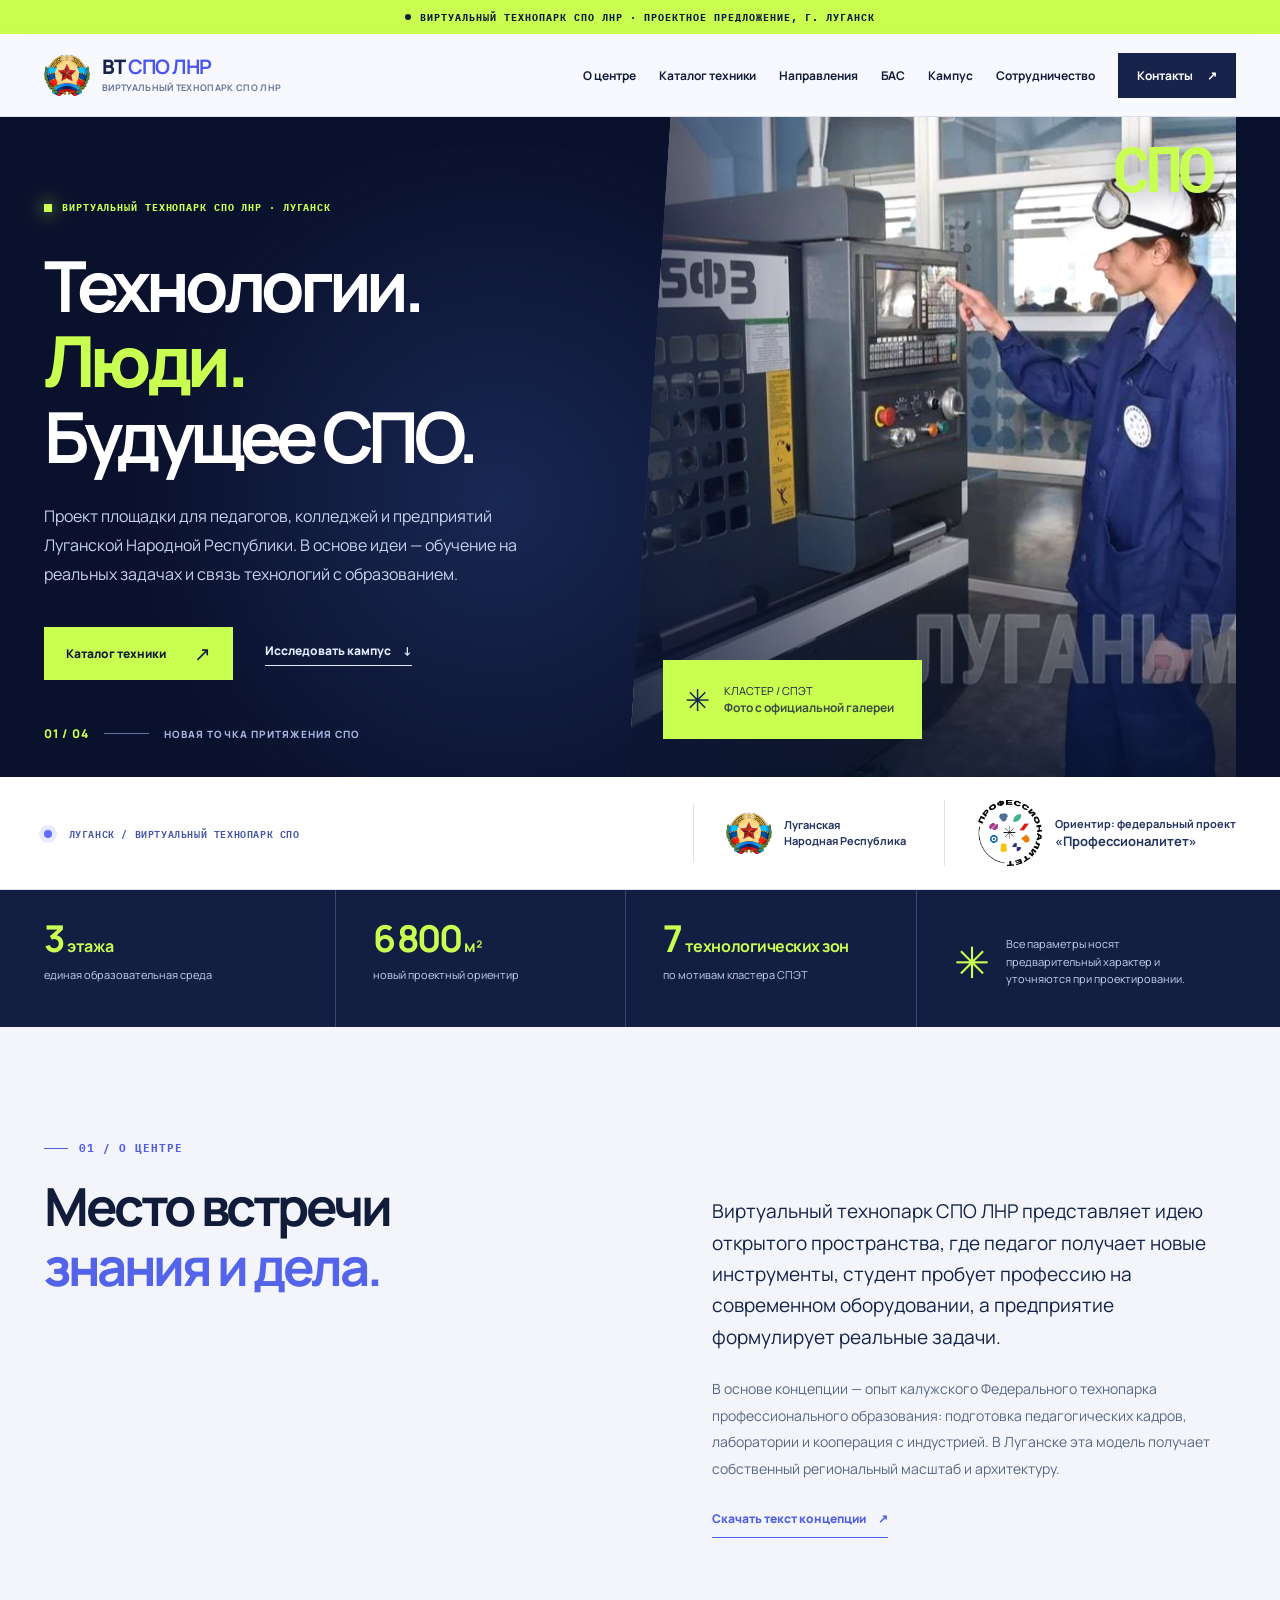
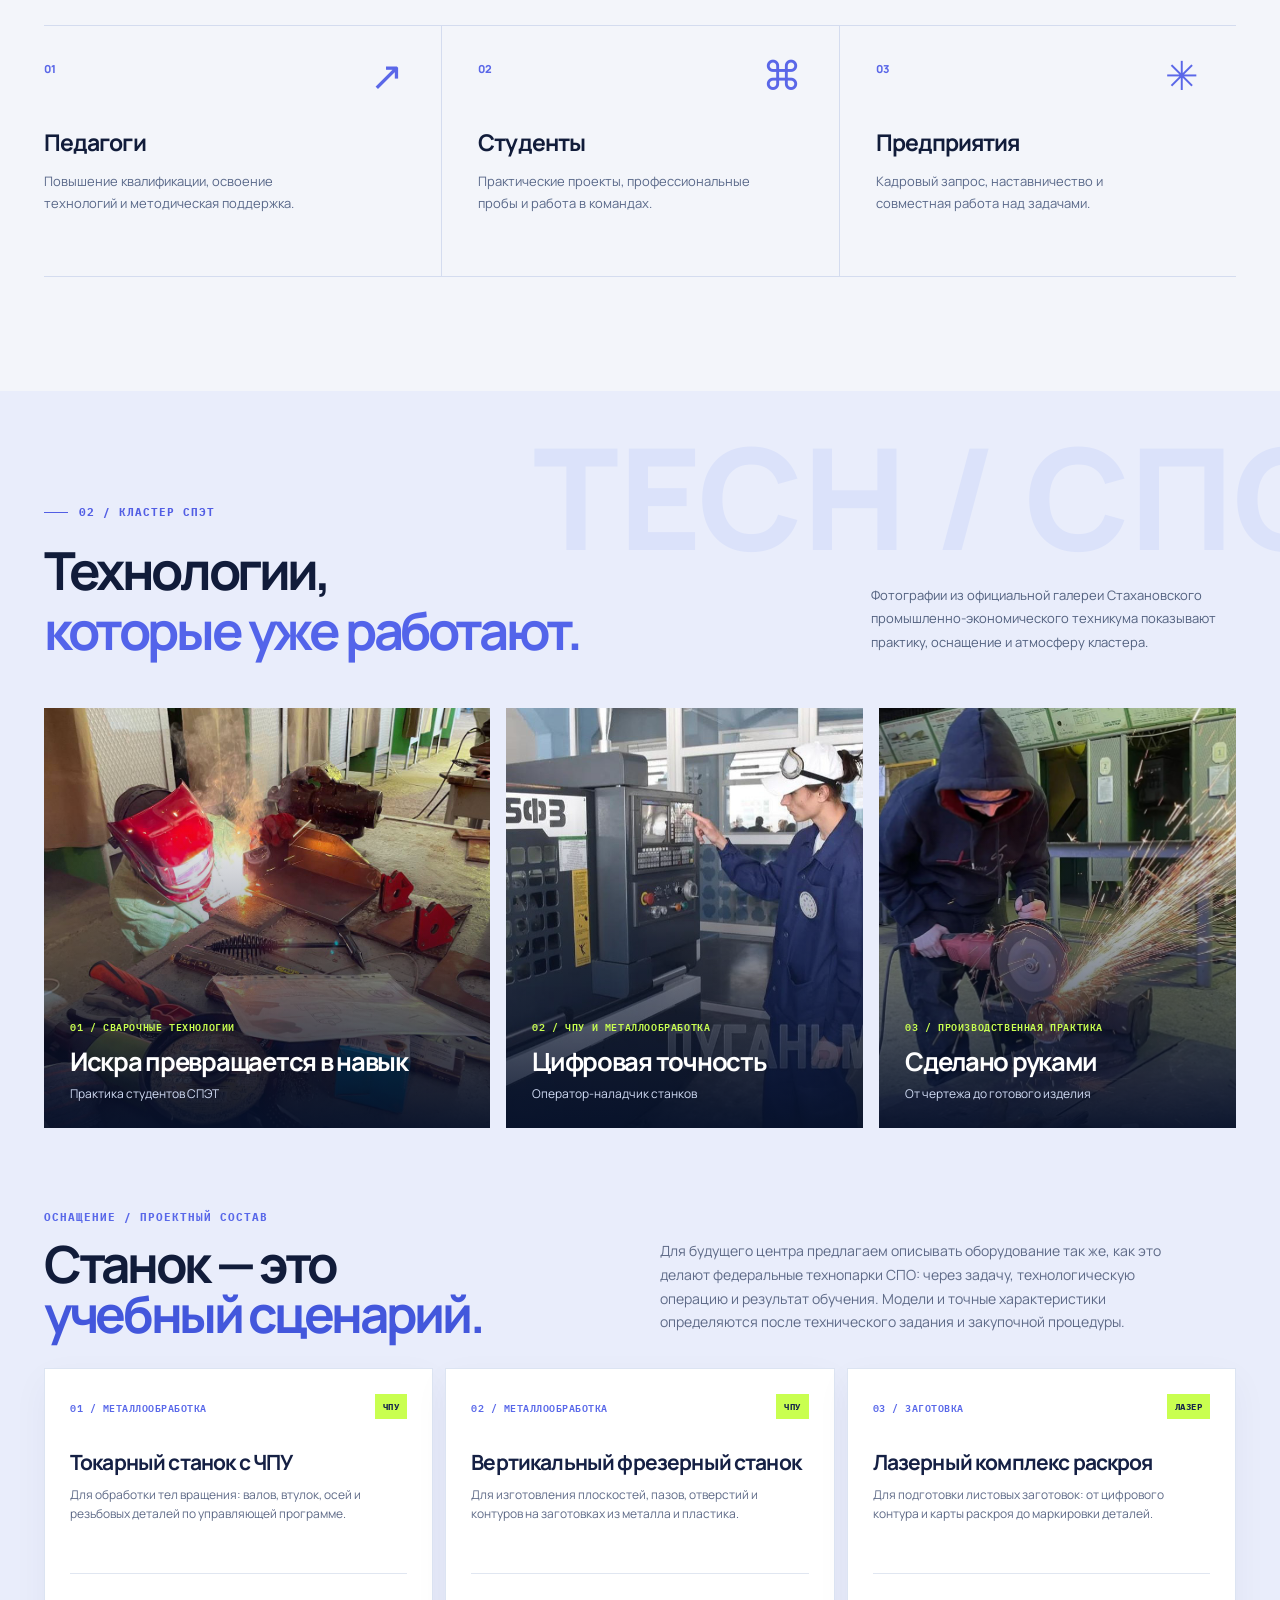
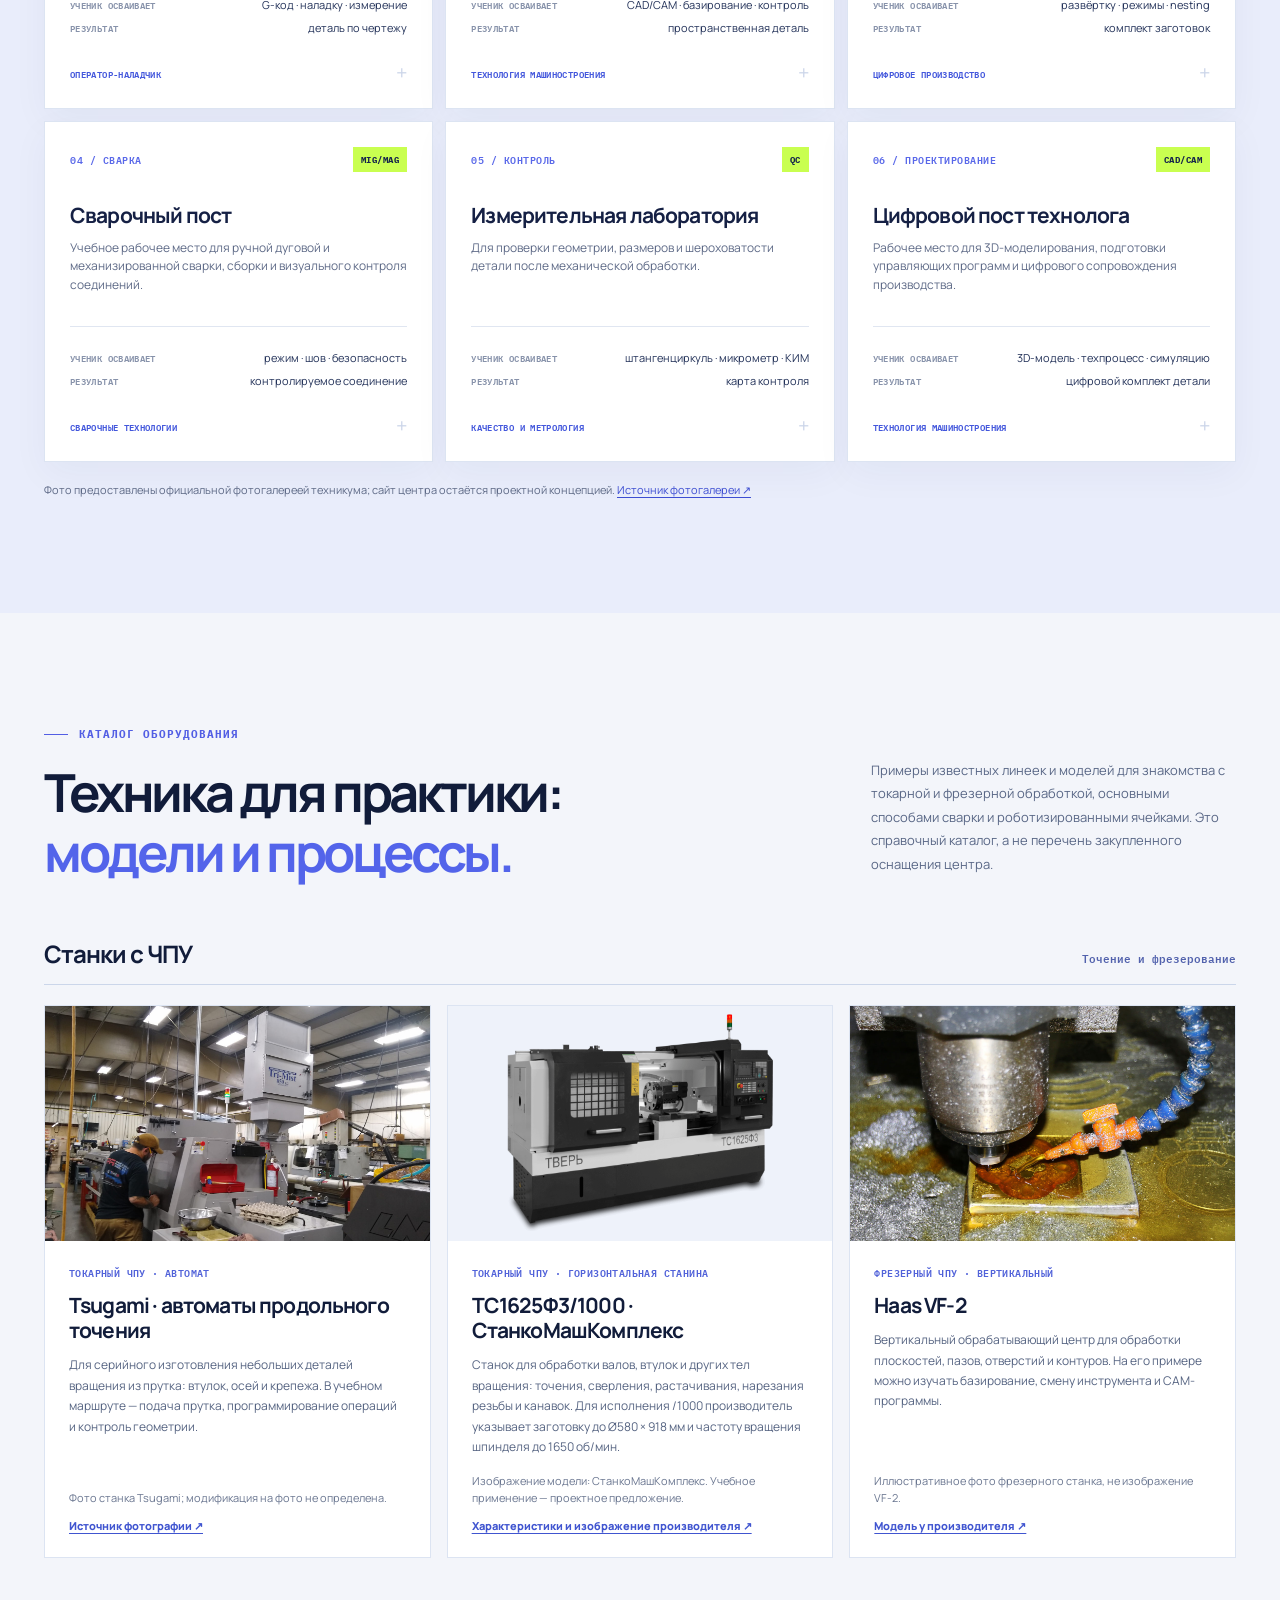
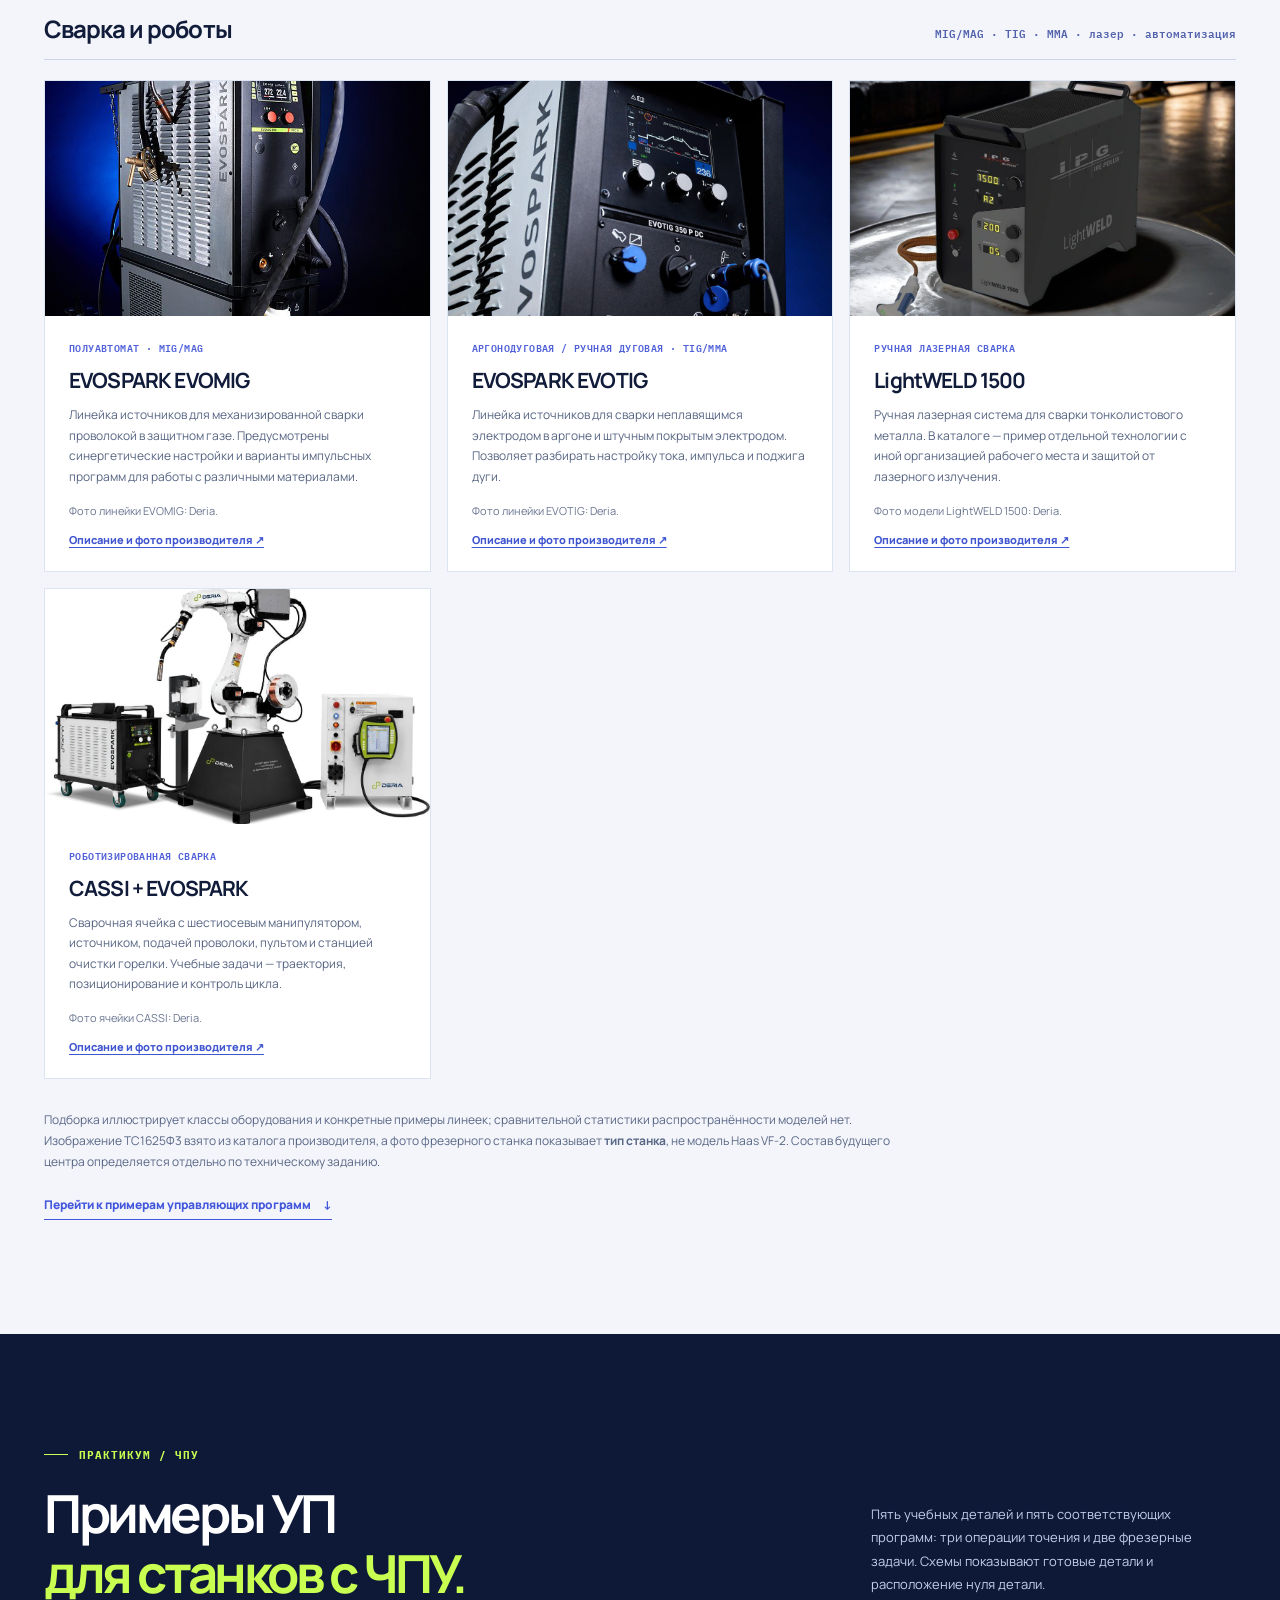
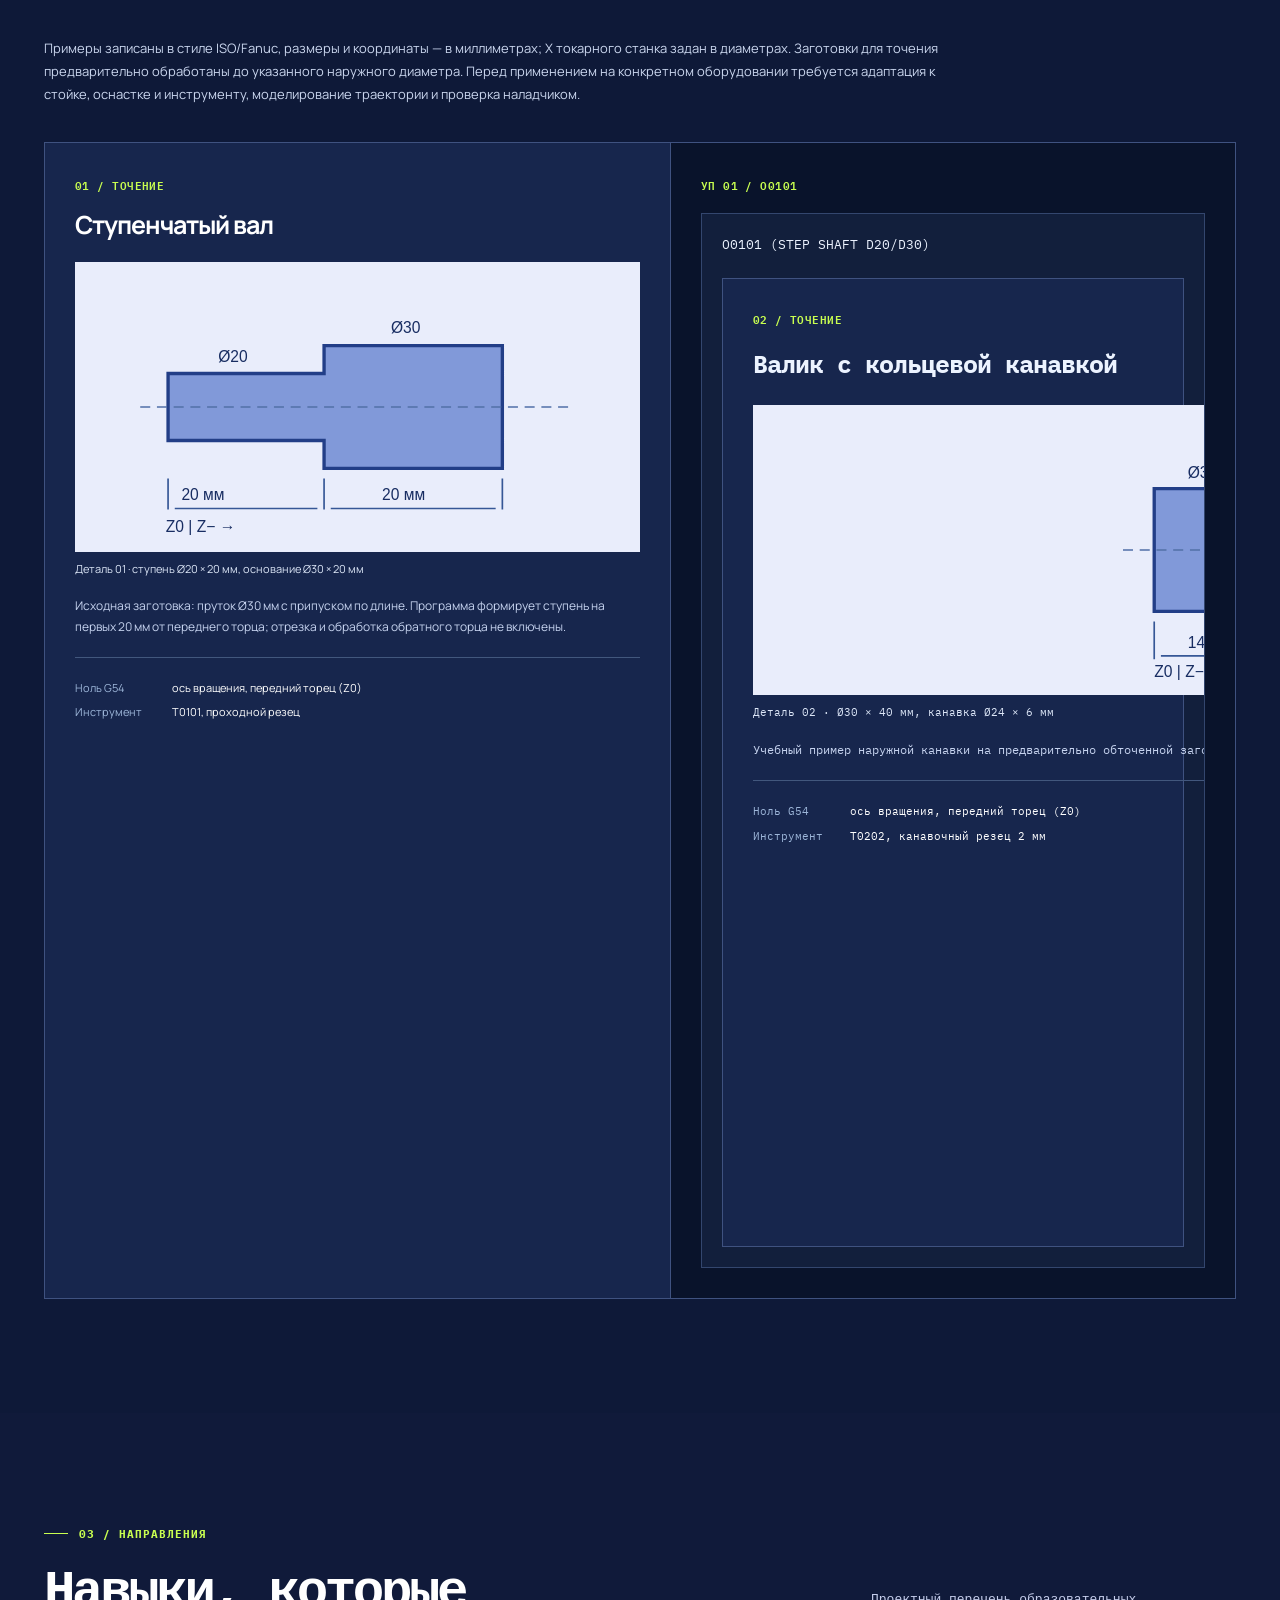
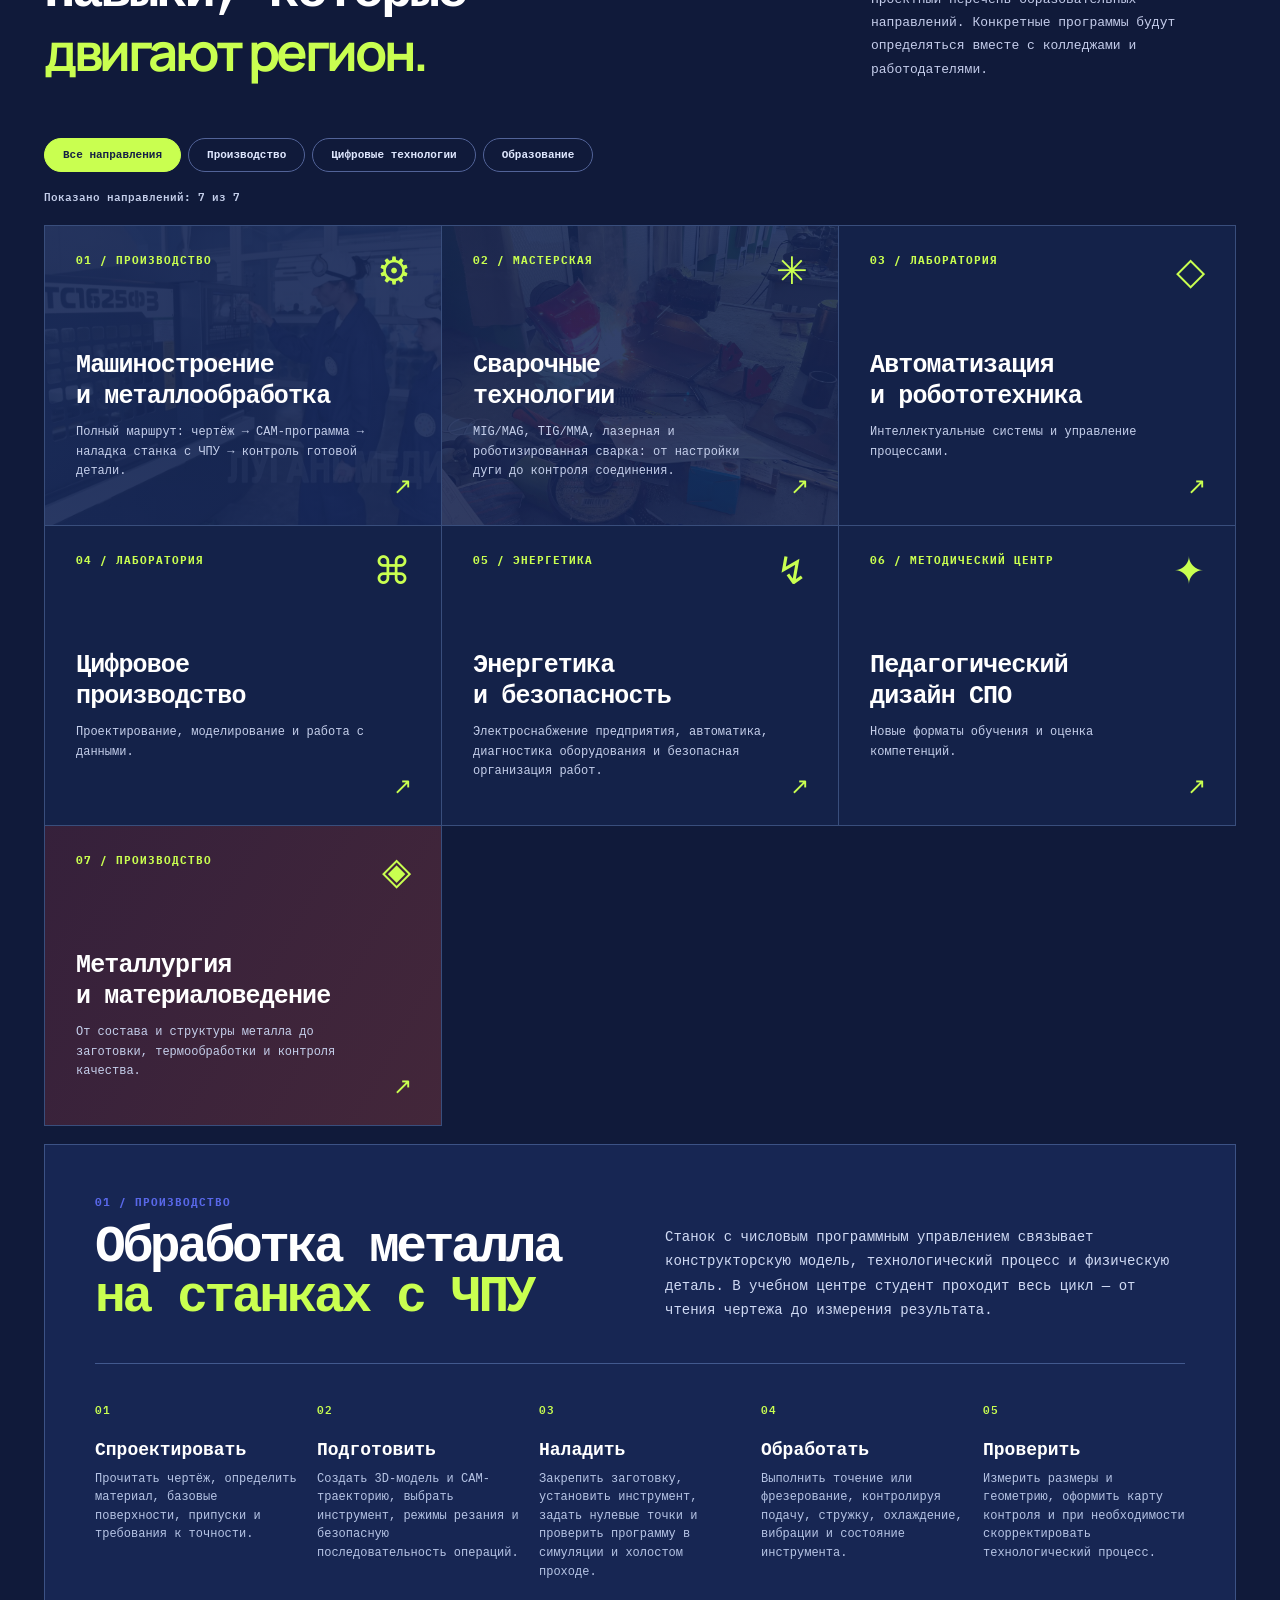
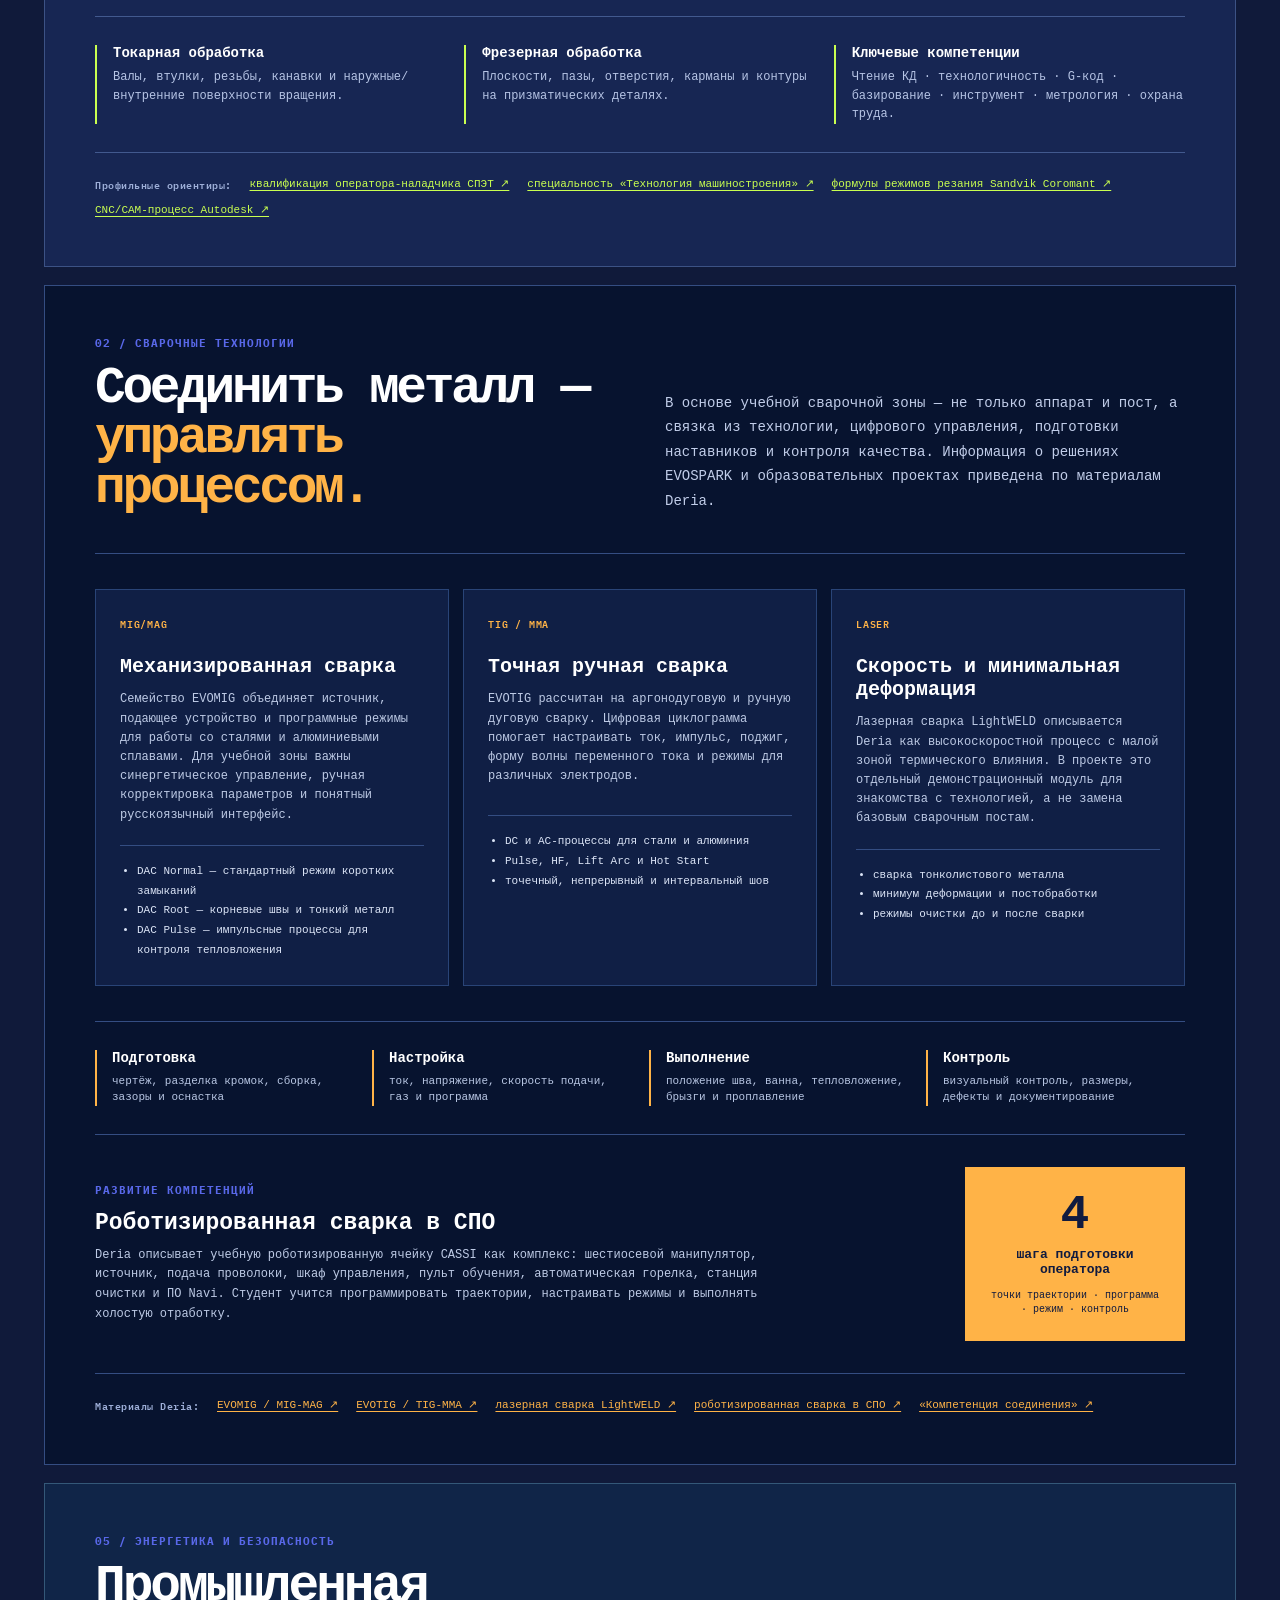
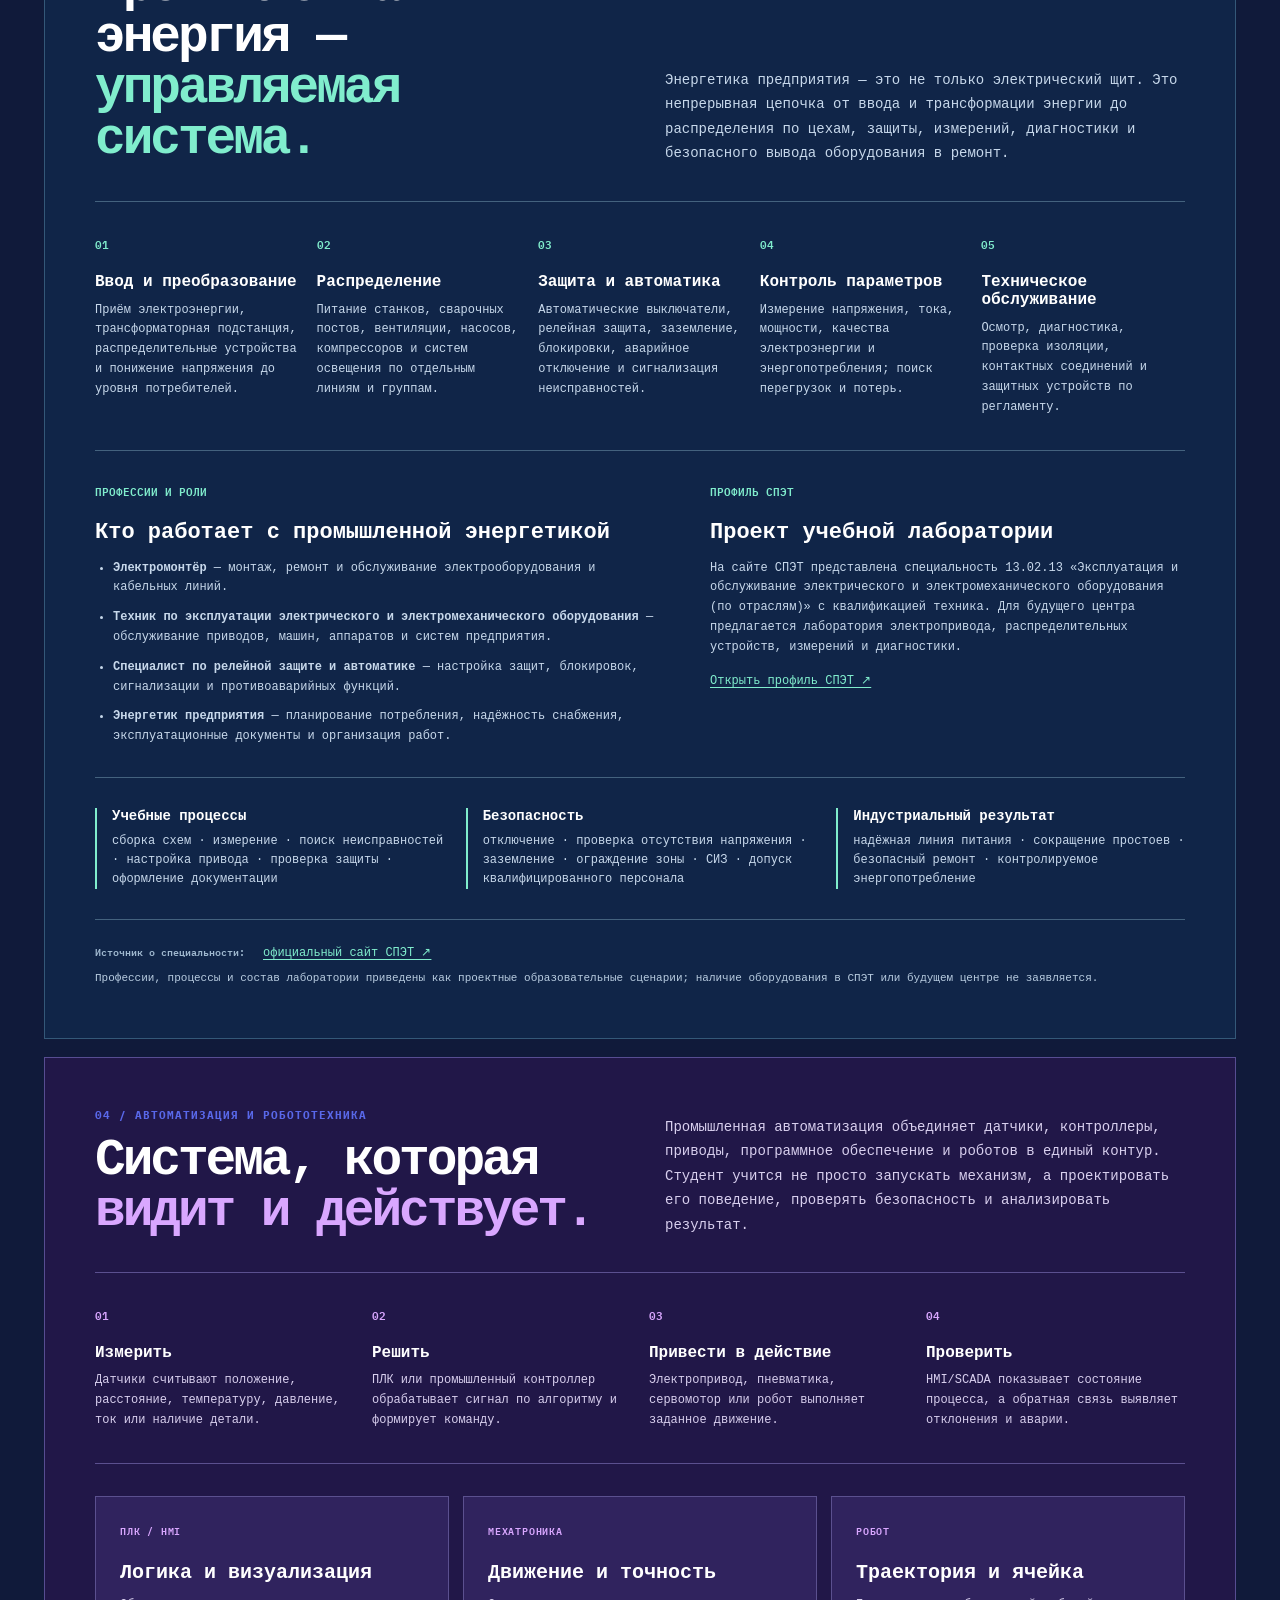
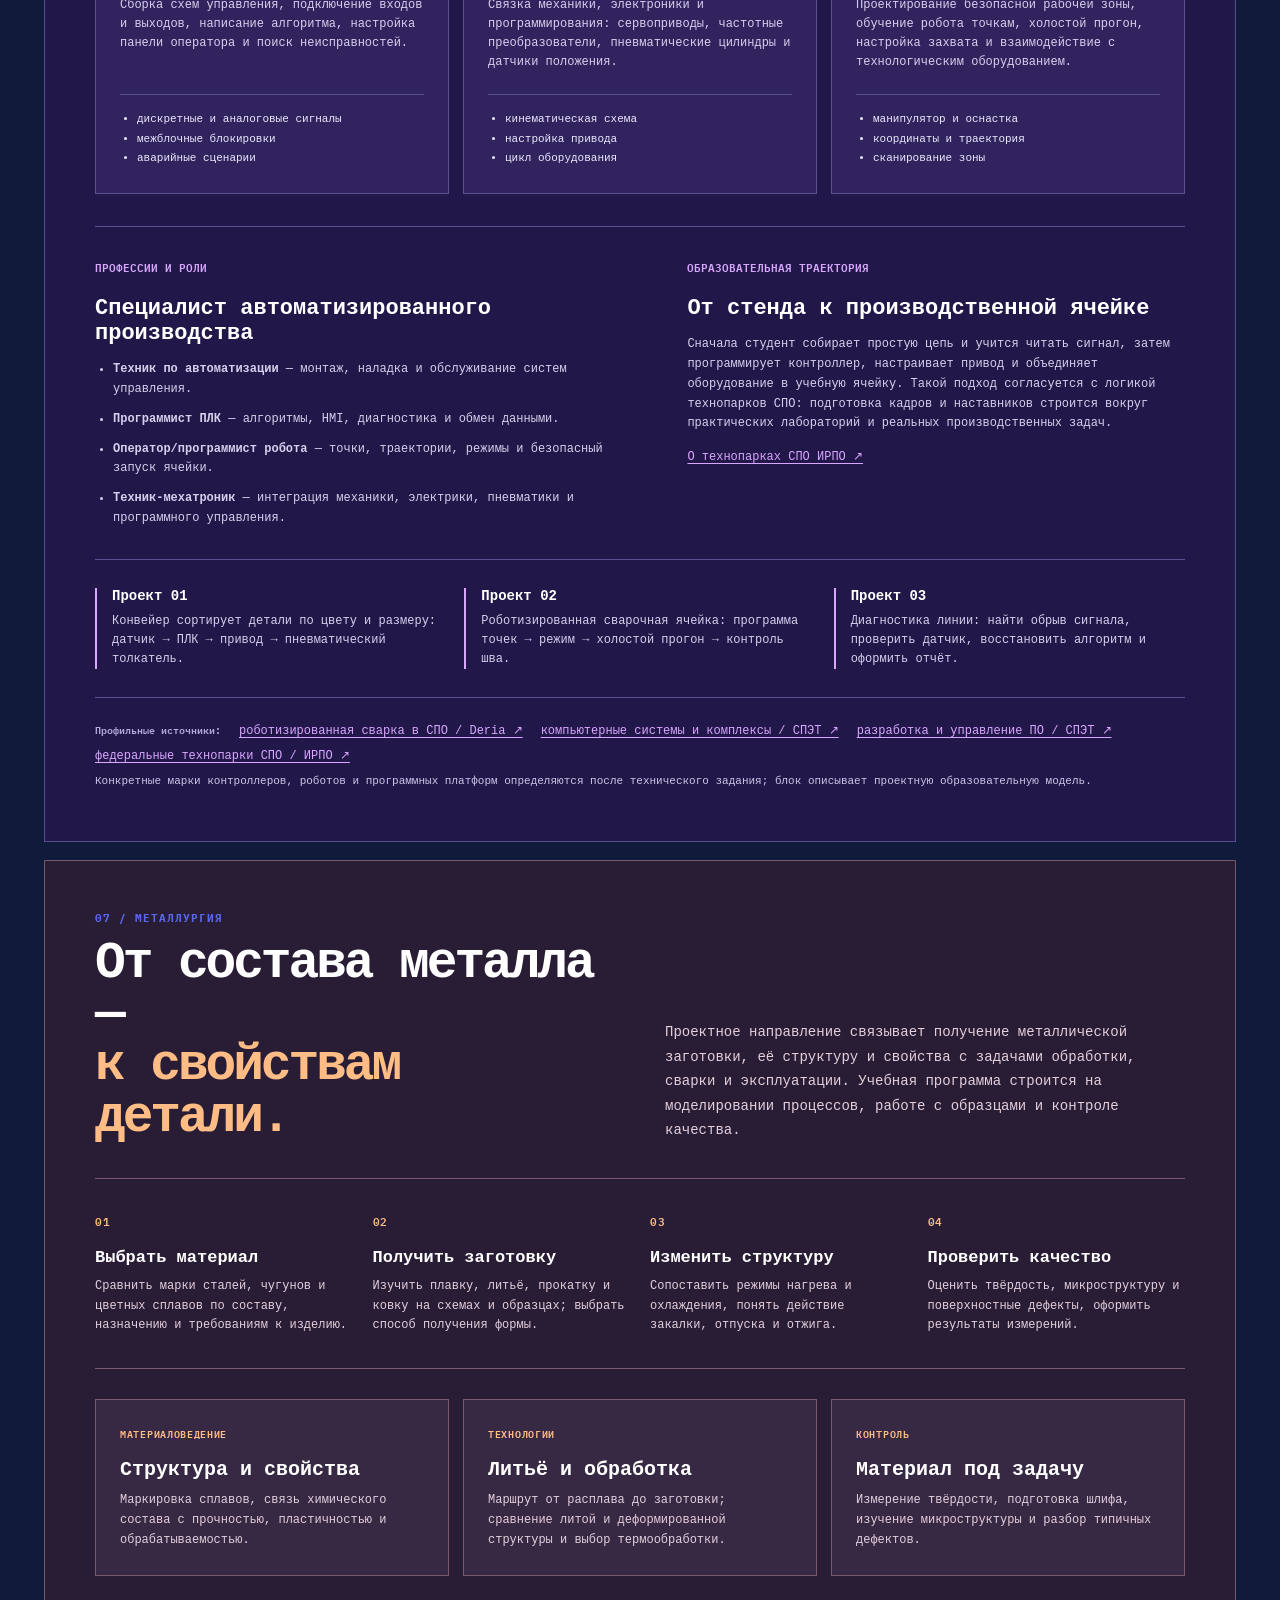
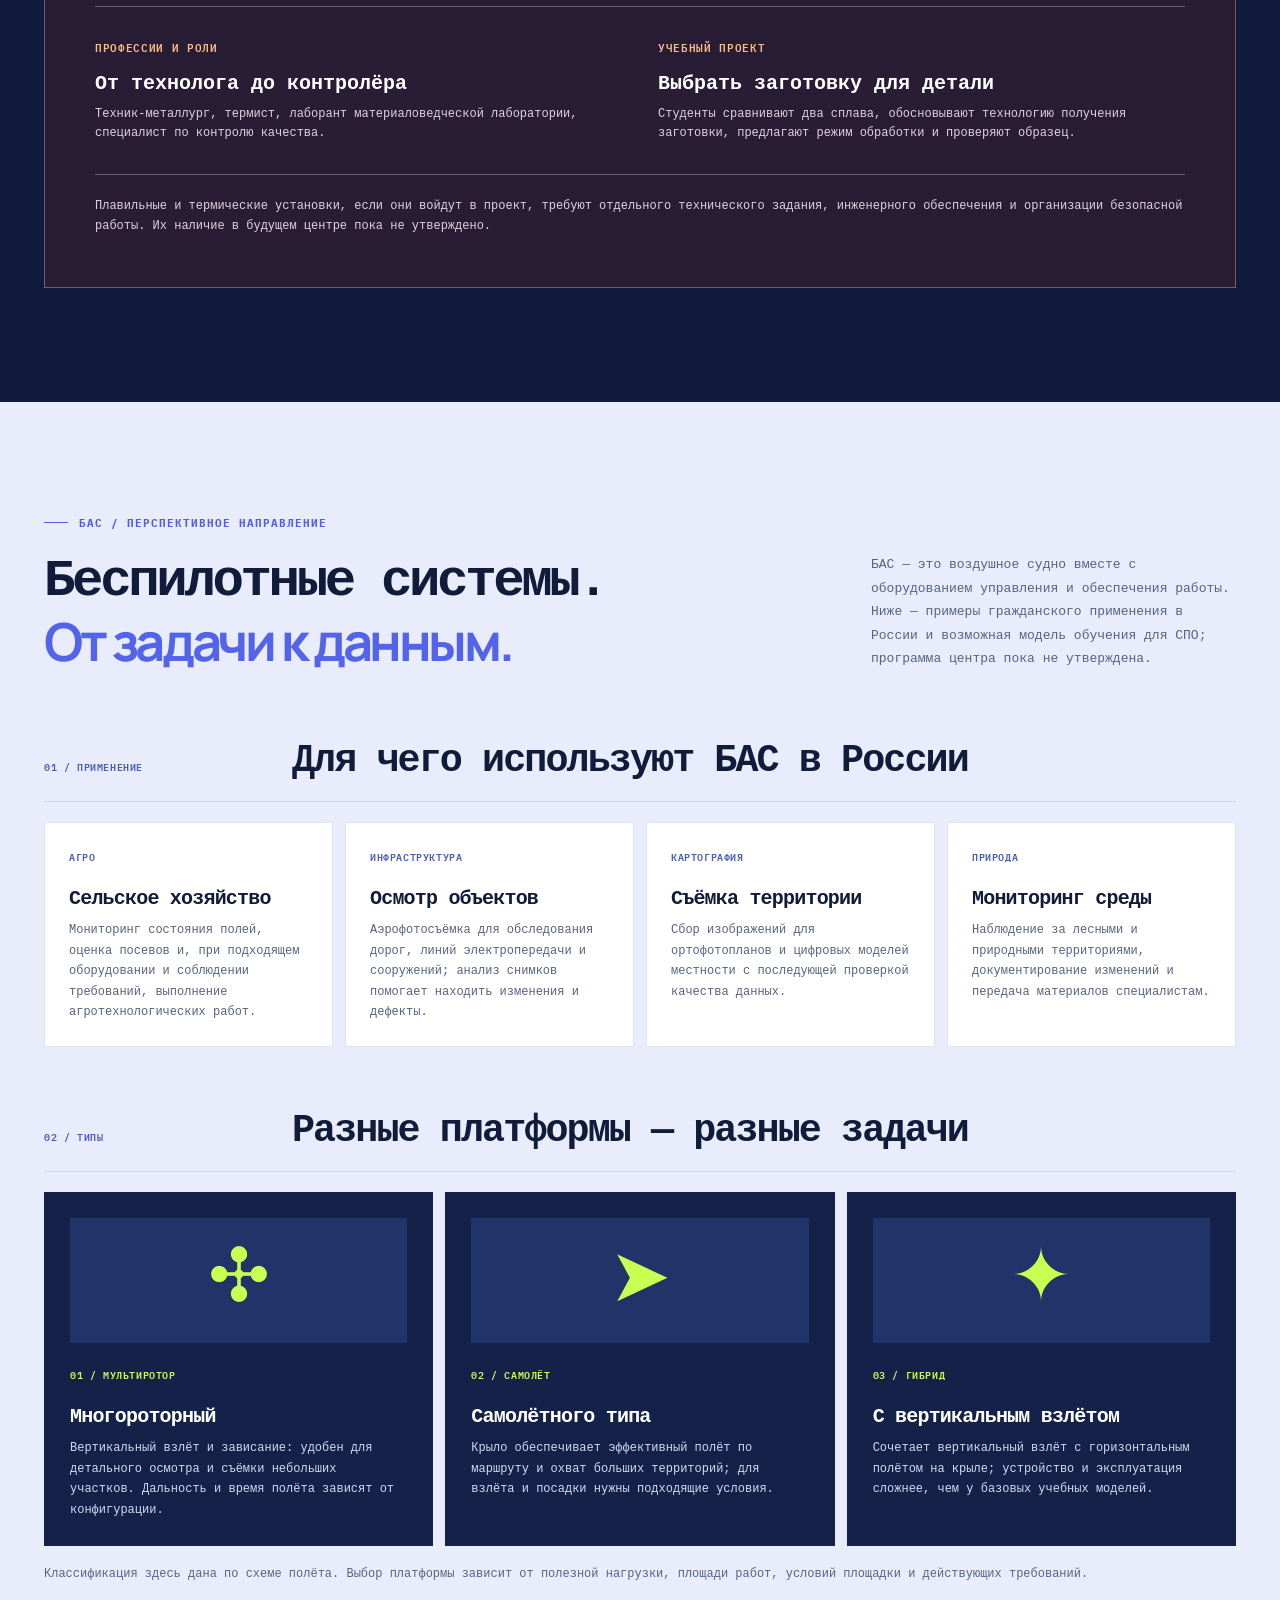
==== commit 282e4710: "Replace Haas lathe with StankoMash TS1625F3" ====
--- a/index.html
+++ b/index.html
@@ -102,7 +102,7 @@
         <h3 class="equipment-group-title">Станки с ЧПУ <span>Точение и фрезерование</span></h3>
         <div class="equipment-grid">
           <article class="equipment-card"><img src="assets/cnc-lathe.jpg" alt="Фотография токарного станка Tsugami с ЧПУ в работе; точная модель на снимке не установлена" loading="lazy"><div class="equipment-body"><span class="equipment-type">ТОКАРНЫЙ ЧПУ · АВТОМАТ</span><h4>Tsugami · автоматы продольного точения</h4><p>Для серийного изготовления небольших деталей вращения из прутка: втулок, осей и крепежа. В учебном маршруте — подача прутка, программирование операций и контроль геометрии.</p><span class="equipment-photo-note">Фото станка Tsugami; модификация на фото не определена.</span><a href="https://commons.wikimedia.org/wiki/File:Tsugami_CNC_Lathe.jpg" target="_blank" rel="noopener noreferrer">Источник фотографии ↗</a></div></article>
-          <article class="equipment-card"><img src="assets/cluster-professionalitet-03.jpg" alt="Иллюстративное фото токарной мастерской СПЭТ; это не станок Haas ST-10" loading="lazy"><div class="equipment-body"><span class="equipment-type">ТОКАРНЫЙ ЧПУ · ПАТРОННЫЙ</span><h4>Haas ST-10</h4><p>Компактный токарный центр для обработки валов, втулок и деталей в патроне. Удобный пример для изучения привязки инструмента, точения, сверления и контроля размеров.</p><span class="equipment-photo-note">Иллюстративное фото мастерской СПЭТ, не изображение ST-10.</span><a href="https://www.haascnc.com/machines/lathes/st/models/standard/st-10.html" target="_blank" rel="noopener noreferrer">Модель у производителя ↗</a></div></article>
+          <article class="equipment-card"><img class="equipment-model-image" src="assets/catalog-ts1625f3.png" alt="Токарный станок с ЧПУ ТС1625Ф3 производства СтанкоМашКомплекс" loading="lazy"><div class="equipment-body"><span class="equipment-type">ТОКАРНЫЙ ЧПУ · ГОРИЗОНТАЛЬНАЯ СТАНИНА</span><h4>ТС1625Ф3/1000 · СтанкоМашКомплекс</h4><p>Станок для обработки валов, втулок и других тел вращения: точения, сверления, растачивания, нарезания резьбы и канавок. Для исполнения /1000 производитель указывает заготовку до Ø580 × 918 мм и частоту вращения шпинделя до 1650 об/мин.</p><span class="equipment-photo-note">Изображение модели: СтанкоМашКомплекс. Учебное применение — проектное предложение.</span><a href="https://stankomach.com/products/horizontal-turn/ts-1625-f3-1000" target="_blank" rel="noopener noreferrer">Характеристики и изображение производителя ↗</a></div></article>
           <article class="equipment-card"><img src="assets/cnc-milling.jpg" alt="Иллюстративное фото фрезерного станка с ЧПУ; это не Haas VF-2" loading="lazy"><div class="equipment-body"><span class="equipment-type">ФРЕЗЕРНЫЙ ЧПУ · ВЕРТИКАЛЬНЫЙ</span><h4>Haas VF-2</h4><p>Вертикальный обрабатывающий центр для обработки плоскостей, пазов, отверстий и контуров. На его примере можно изучать базирование, смену инструмента и CAM-программы.</p><span class="equipment-photo-note">Иллюстративное фото фрезерного станка, не изображение VF-2.</span><a href="https://www.haascnc.com/machines/vertical-mills/vf-series/models/small/vf-2.html" target="_blank" rel="noopener noreferrer">Модель у производителя ↗</a></div></article>
         </div>
         <h3 class="equipment-group-title">Сварка и роботы <span>MIG/MAG · TIG · MMA · лазер · автоматизация</span></h3>
@@ -112,7 +112,7 @@
           <article class="equipment-card"><img src="assets/catalog-lightweld.jpg" alt="Система лазерной сварки LightWELD 1500 на фотографии Deria" loading="lazy"><div class="equipment-body"><span class="equipment-type">РУЧНАЯ ЛАЗЕРНАЯ СВАРКА</span><h4>LightWELD 1500</h4><p>Ручная лазерная система для сварки тонколистового металла. В каталоге — пример отдельной технологии с иной организацией рабочего места и защитой от лазерного излучения.</p><span class="equipment-photo-note">Фото модели LightWELD 1500: Deria.</span><a href="https://deria.ru/equipment/lazernaya-svarka/" target="_blank" rel="noopener noreferrer">Описание и фото производителя ↗</a></div></article>
           <article class="equipment-card"><img src="assets/catalog-cassi.jpg" alt="Роботизированная сварочная ячейка CASSI с манипулятором на фотографии Deria" loading="lazy"><div class="equipment-body"><span class="equipment-type">РОБОТИЗИРОВАННАЯ СВАРКА</span><h4>CASSI + EVOSPARK</h4><p>Сварочная ячейка с шестиосевым манипулятором, источником, подачей проволоки, пультом и станцией очистки горелки. Учебные задачи — траектория, позиционирование и контроль цикла.</p><span class="equipment-photo-note">Фото ячейки CASSI: Deria.</span><a href="https://deria.ru/equipment/svarochnyj-robot/" target="_blank" rel="noopener noreferrer">Описание и фото производителя ↗</a></div></article>
         </div>
-        <p class="equipment-disclaimer">Подборка иллюстрирует распространённые классы оборудования и конкретные примеры линеек; сравнительной статистики распространённости моделей нет. Фотографии Haas ST-10 и VF-2 показывают <strong>тип станка</strong>, а не указанную модель. Состав будущего центра определяется отдельно по техническому заданию.</p>
+        <p class="equipment-disclaimer">Подборка иллюстрирует классы оборудования и конкретные примеры линеек; сравнительной статистики распространённости моделей нет. Изображение ТС1625Ф3 взято из каталога производителя, а фото фрезерного станка показывает <strong>тип станка</strong>, не модель Haas VF-2. Состав будущего центра определяется отдельно по техническому заданию.</p>
         <a class="inline-link cnc-jump" href="#cnc-programs">Перейти к примерам управляющих программ <span aria-hidden="true">↓</span></a>
       </div>
     </section>
--- a/redesign.css
+++ b/redesign.css
@@ -56,6 +56,7 @@
 @media(max-width:480px){.metallurgy-flow{grid-template-columns:1fr}}
 
 .equipment-section{background:#f3f5fa}.equipment-intro>p{color:#596786}.equipment-group-title{display:flex;justify-content:space-between;align-items:baseline;gap:20px;margin:54px 0 20px;padding-bottom:14px;border-bottom:1px solid #cbd6ea;font-size:24px;letter-spacing:-.04em}.equipment-group-title span{font:600 11px var(--mono);color:#5262ad;letter-spacing:0}.equipment-grid{display:grid;grid-template-columns:repeat(3,minmax(0,1fr));gap:16px}.equipment-card{min-width:0;background:#fff;border:1px solid #dce4f2;display:flex;flex-direction:column;overflow:hidden}.equipment-card img{width:100%;height:235px;object-fit:cover;background:#e0e7f4}.equipment-body{display:flex;flex:1;flex-direction:column;padding:24px}.equipment-type{color:#5162d9;font:600 10px/1.4 var(--mono);letter-spacing:.04em}.equipment-card h4{margin:14px 0 12px;font-size:21px;line-height:1.2;letter-spacing:-.04em}.equipment-card p{color:#566482;font-size:12px;line-height:1.7;margin:0 0 16px}.equipment-photo-note{margin-top:auto;color:#6a7690;font-size:11px;line-height:1.5}.equipment-card a{align-self:flex-start;margin-top:12px;color:#4055d0;font-weight:800;font-size:11px;text-decoration:underline;text-underline-offset:3px}.equipment-card a:hover{color:#182c8c}.equipment-disclaimer{max-width:850px;margin:30px 0 0;color:#596786;font-size:12px;line-height:1.75}
+.equipment-card img.equipment-model-image{object-fit:contain;padding:8px;background:#eef2fa}
 @media(max-width:980px){.equipment-grid{grid-template-columns:repeat(2,minmax(0,1fr))}}
 @media(max-width:760px){.equipment-grid{grid-template-columns:1fr}.equipment-group-title{display:block;margin-top:38px}.equipment-group-title span{display:block;margin-top:8px}.equipment-card img{height:230px}}
 
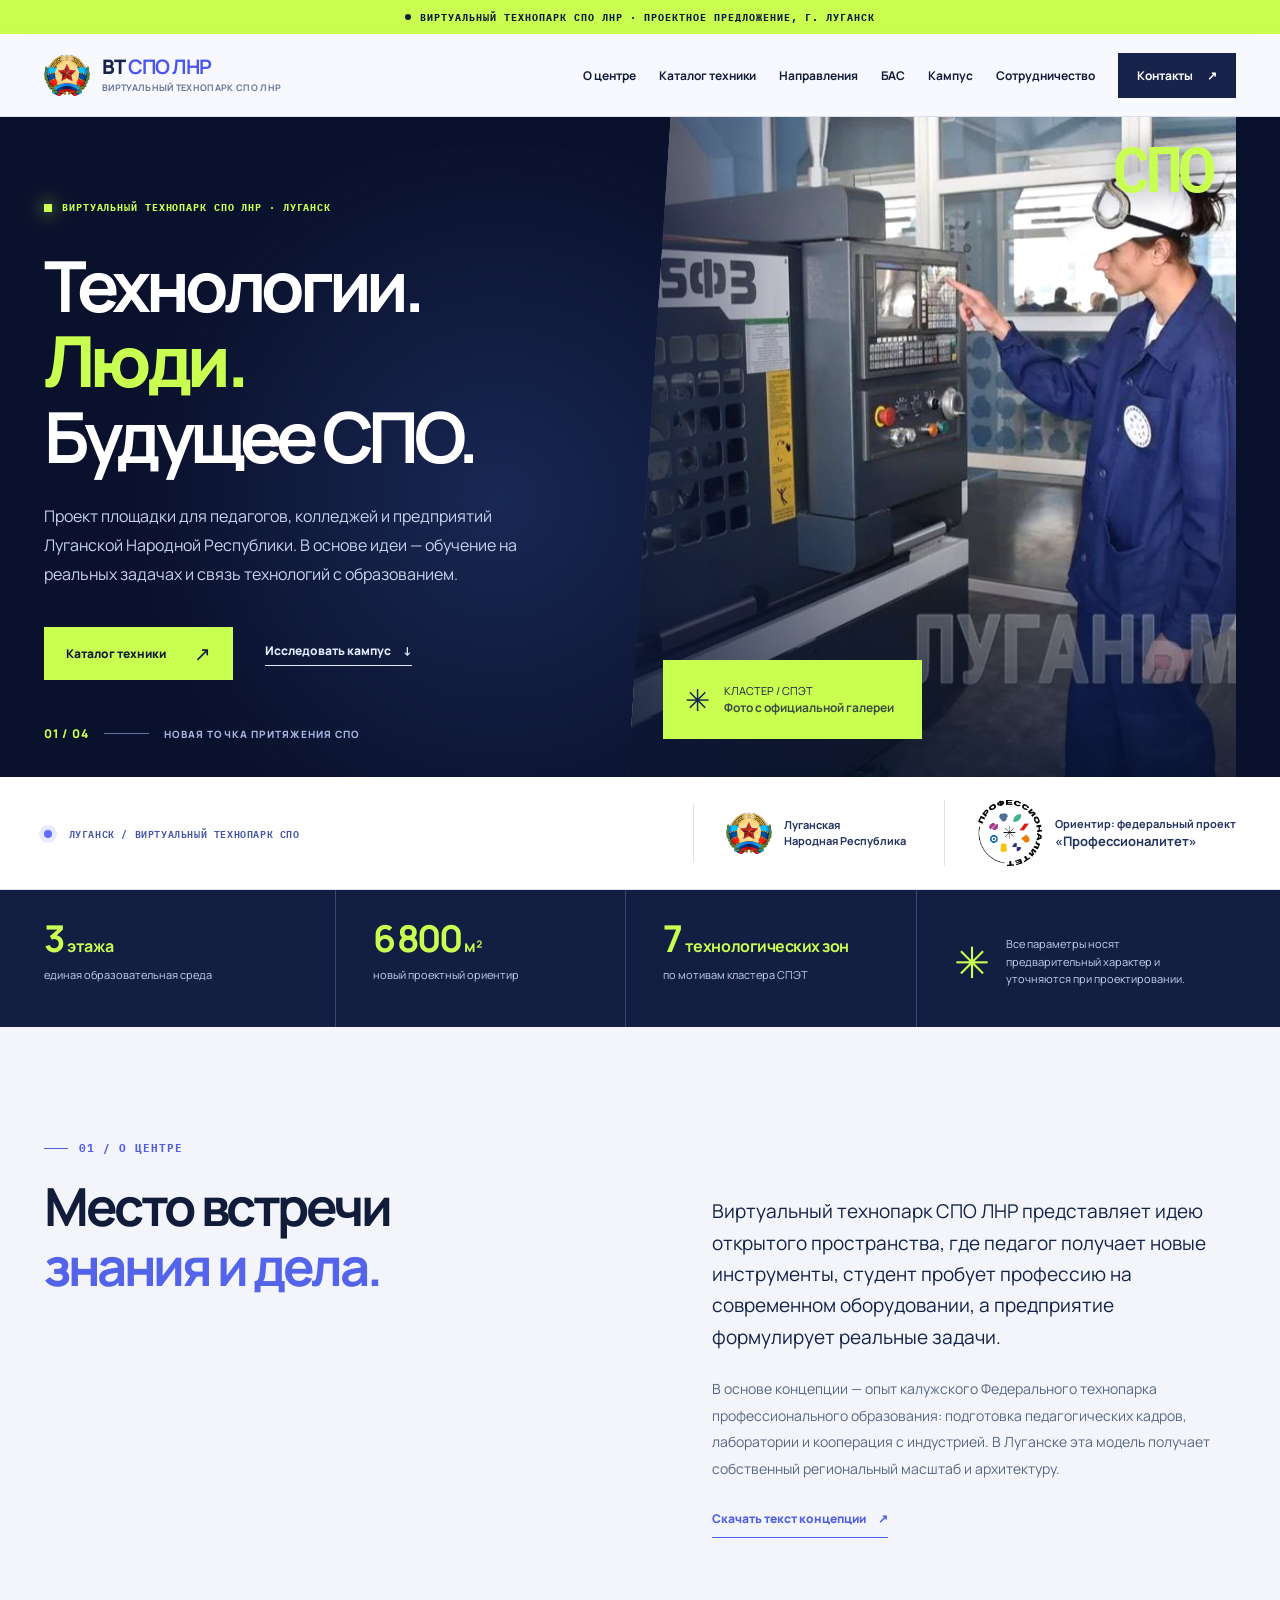
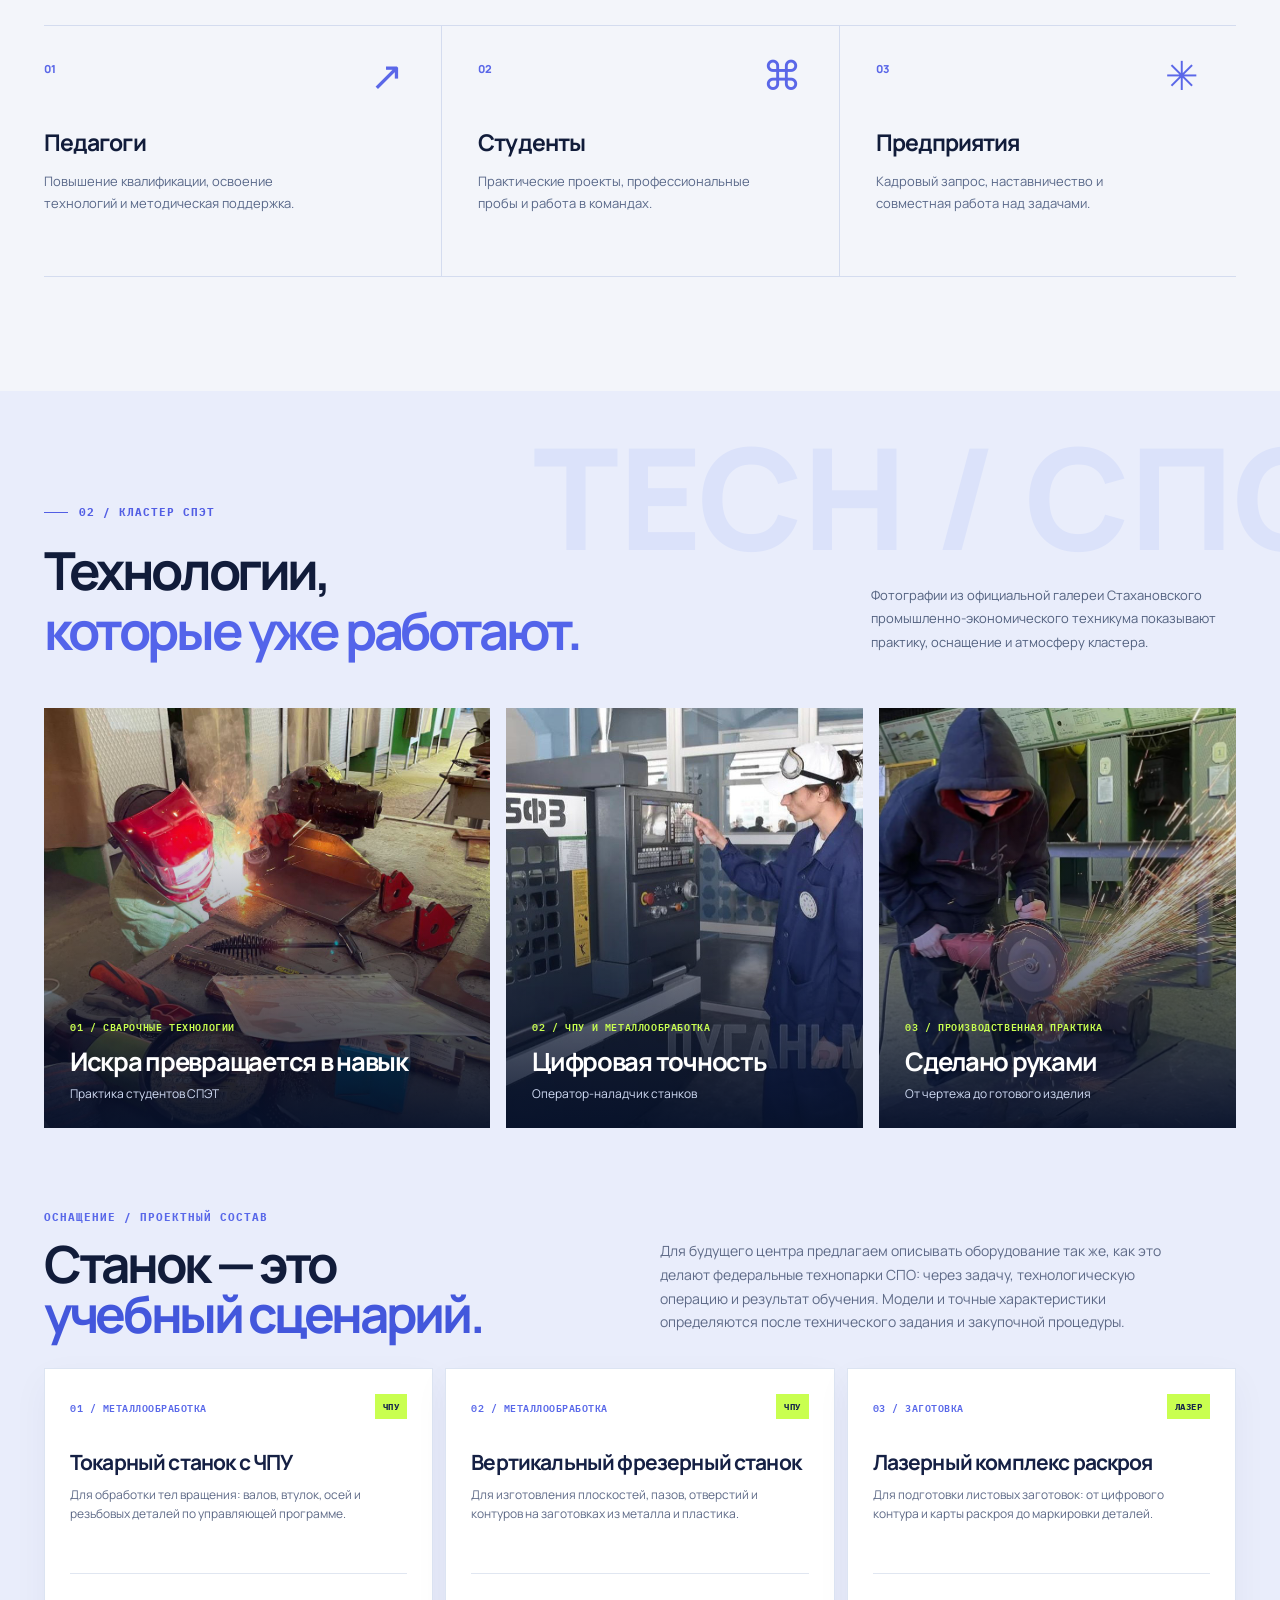
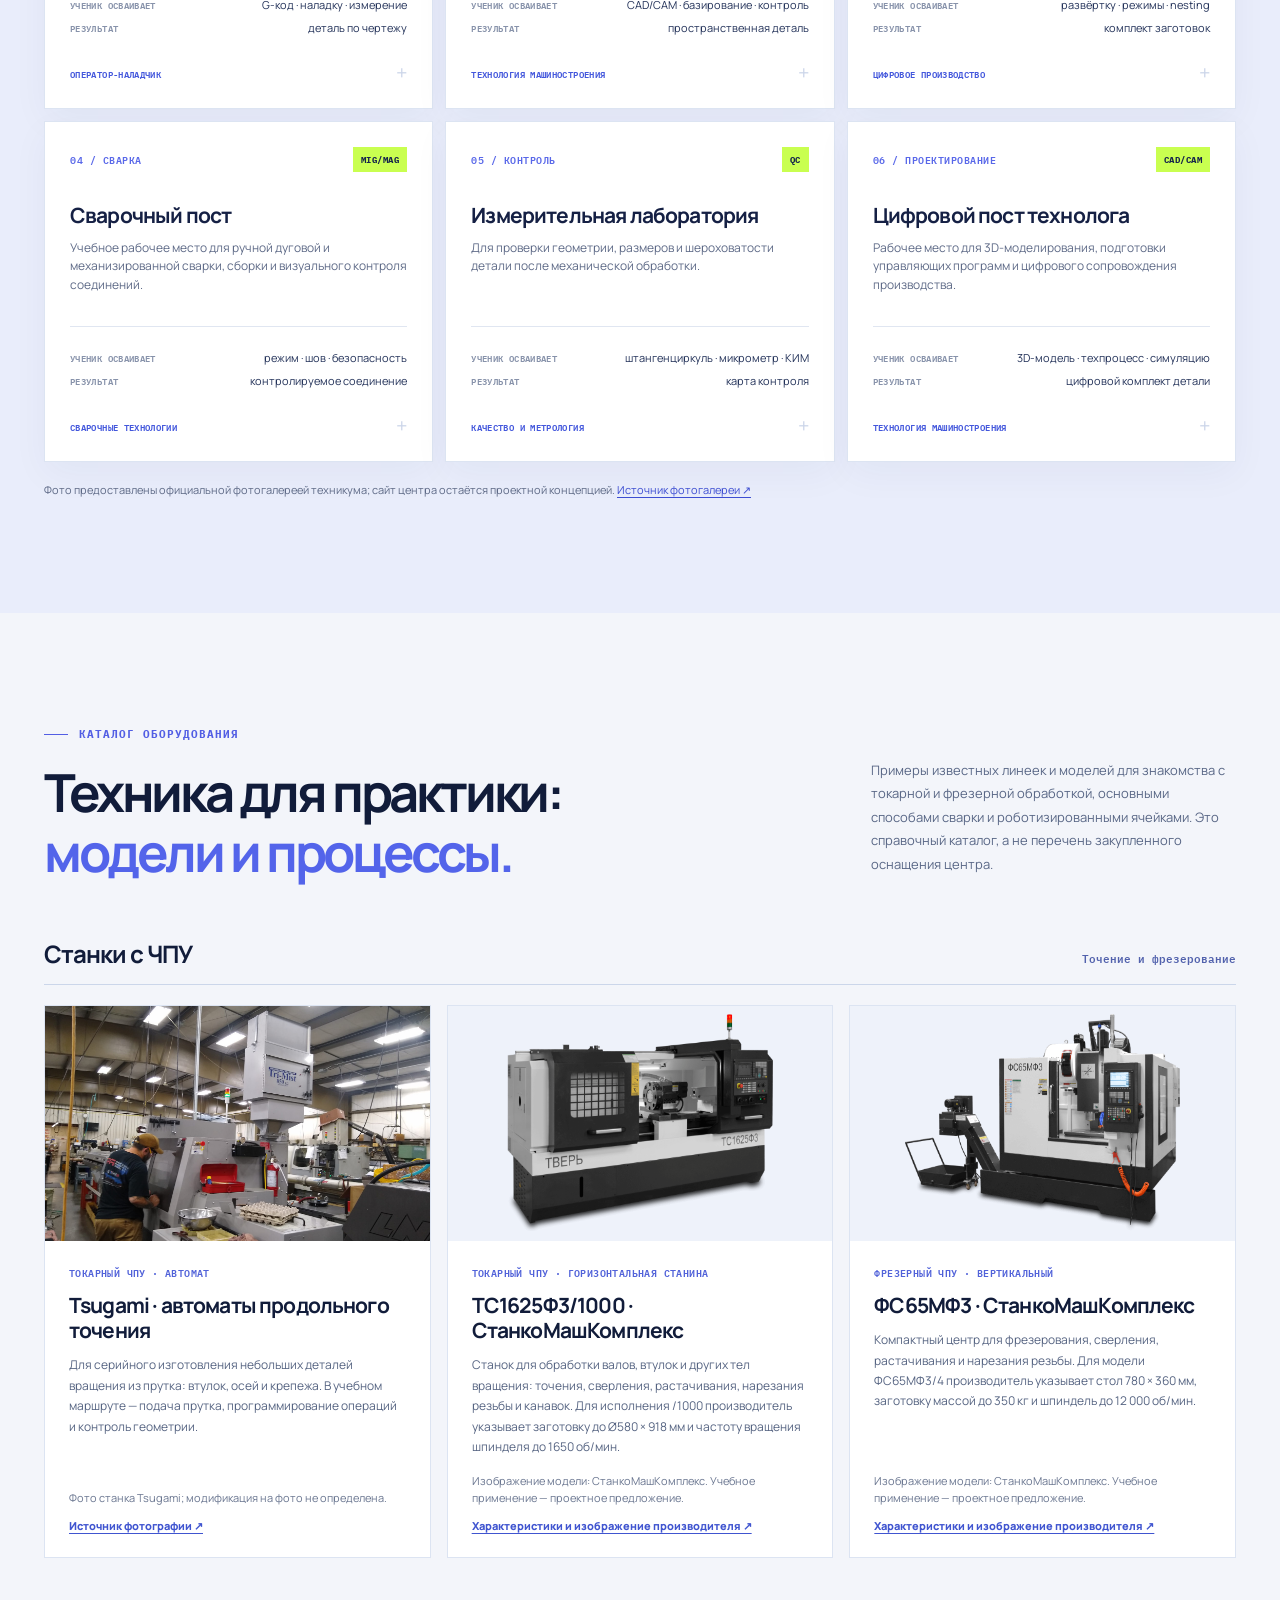
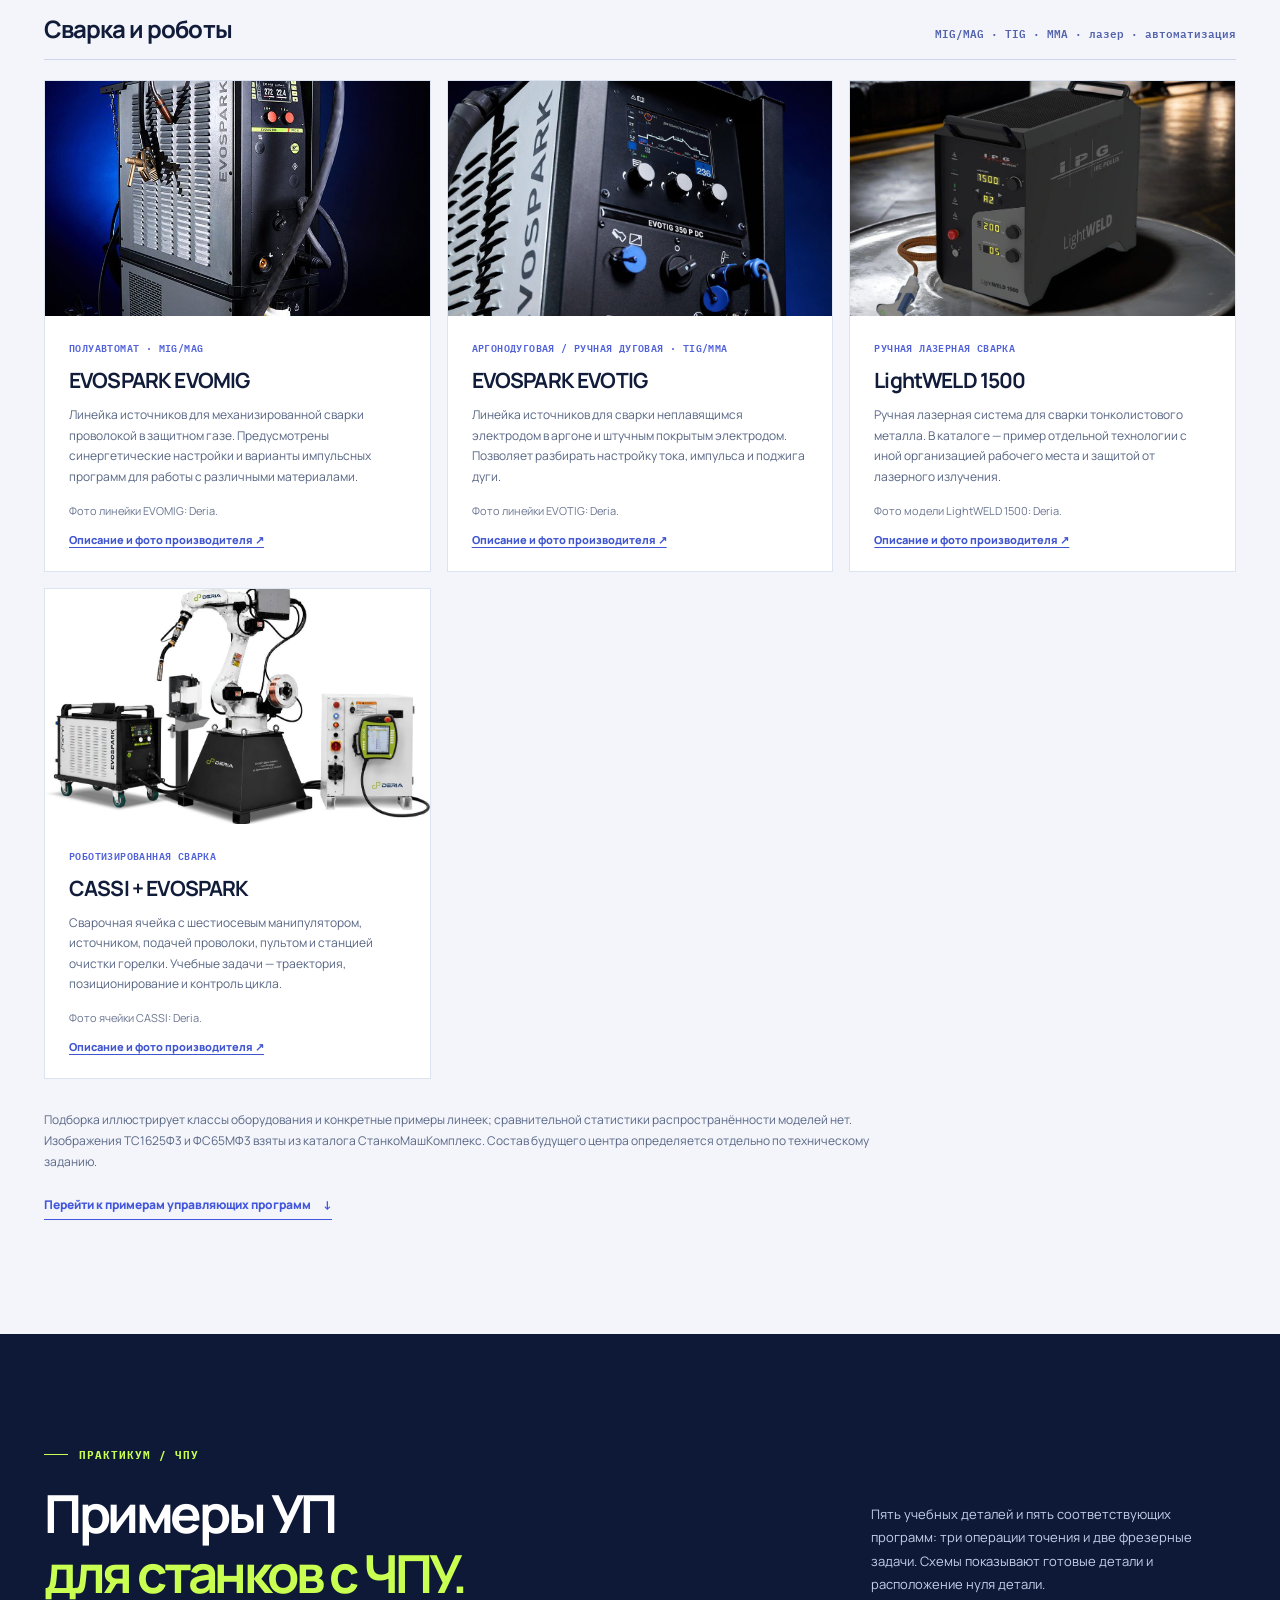
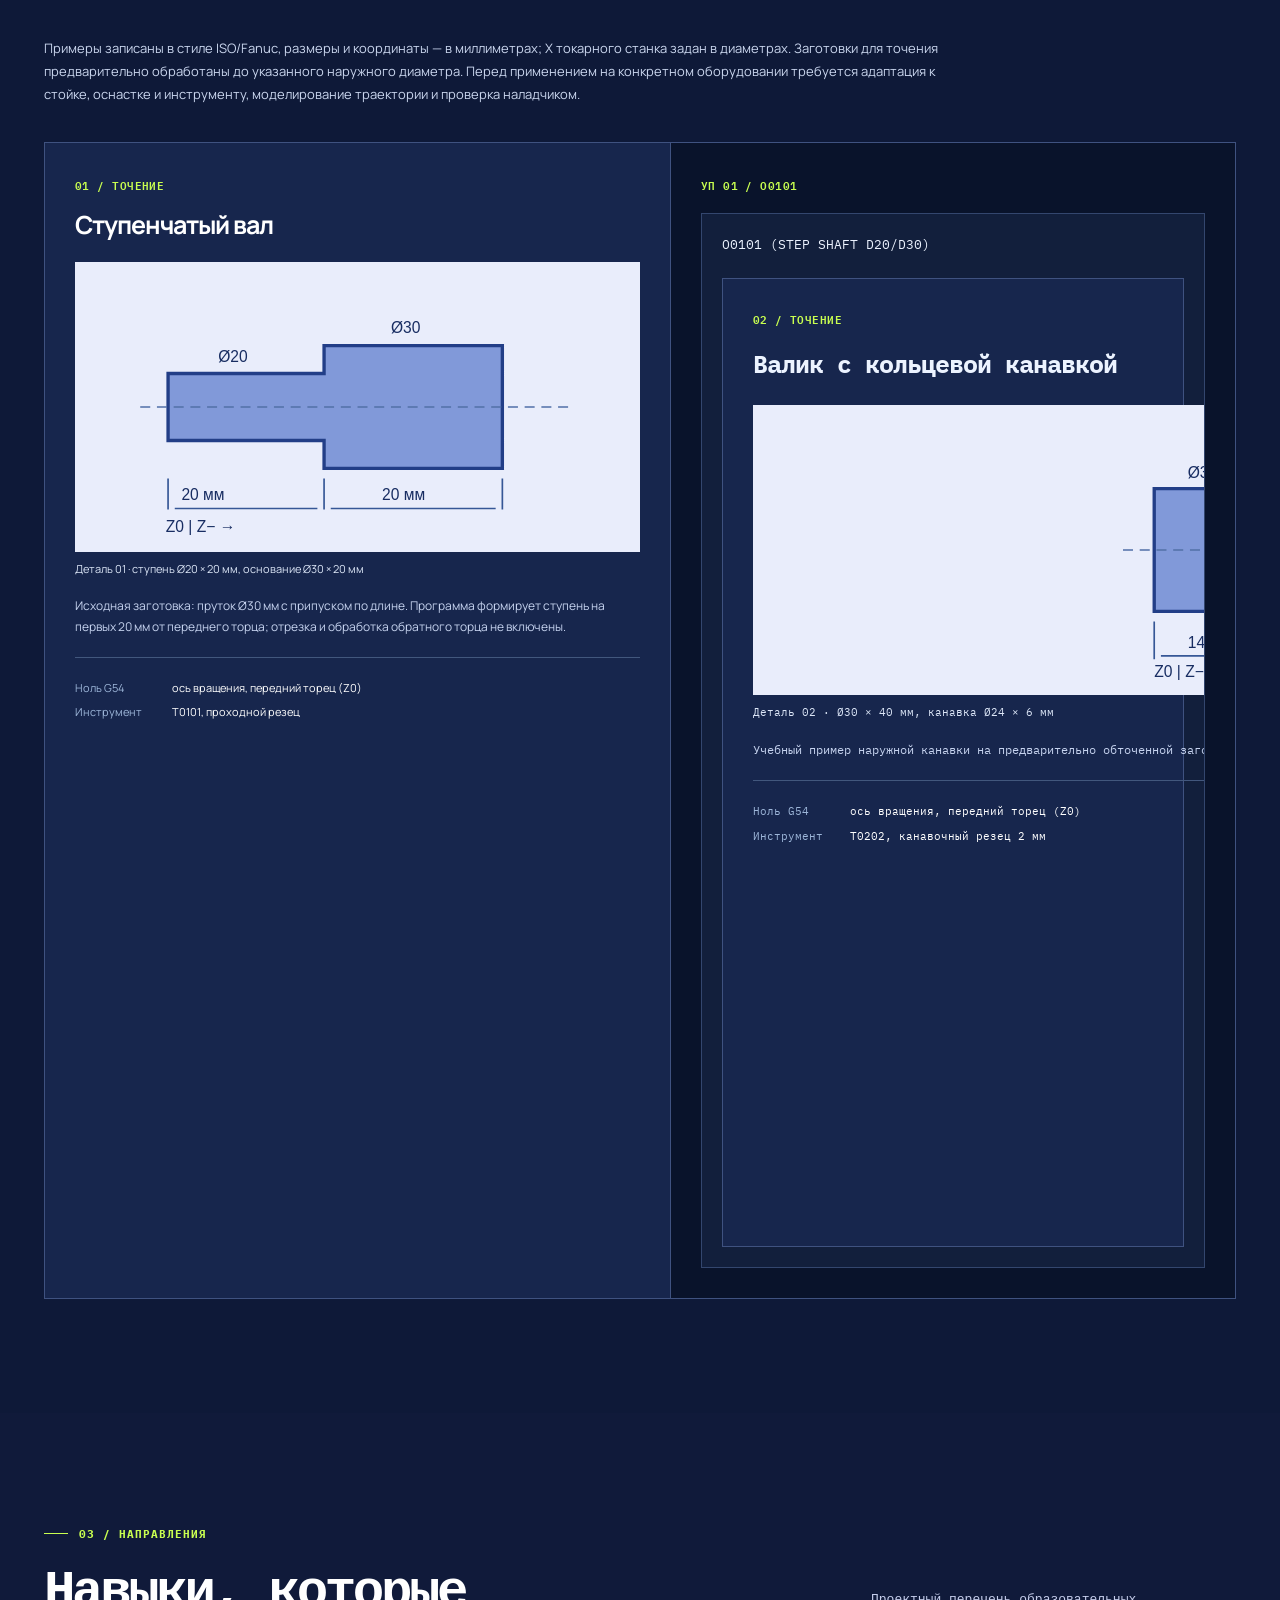
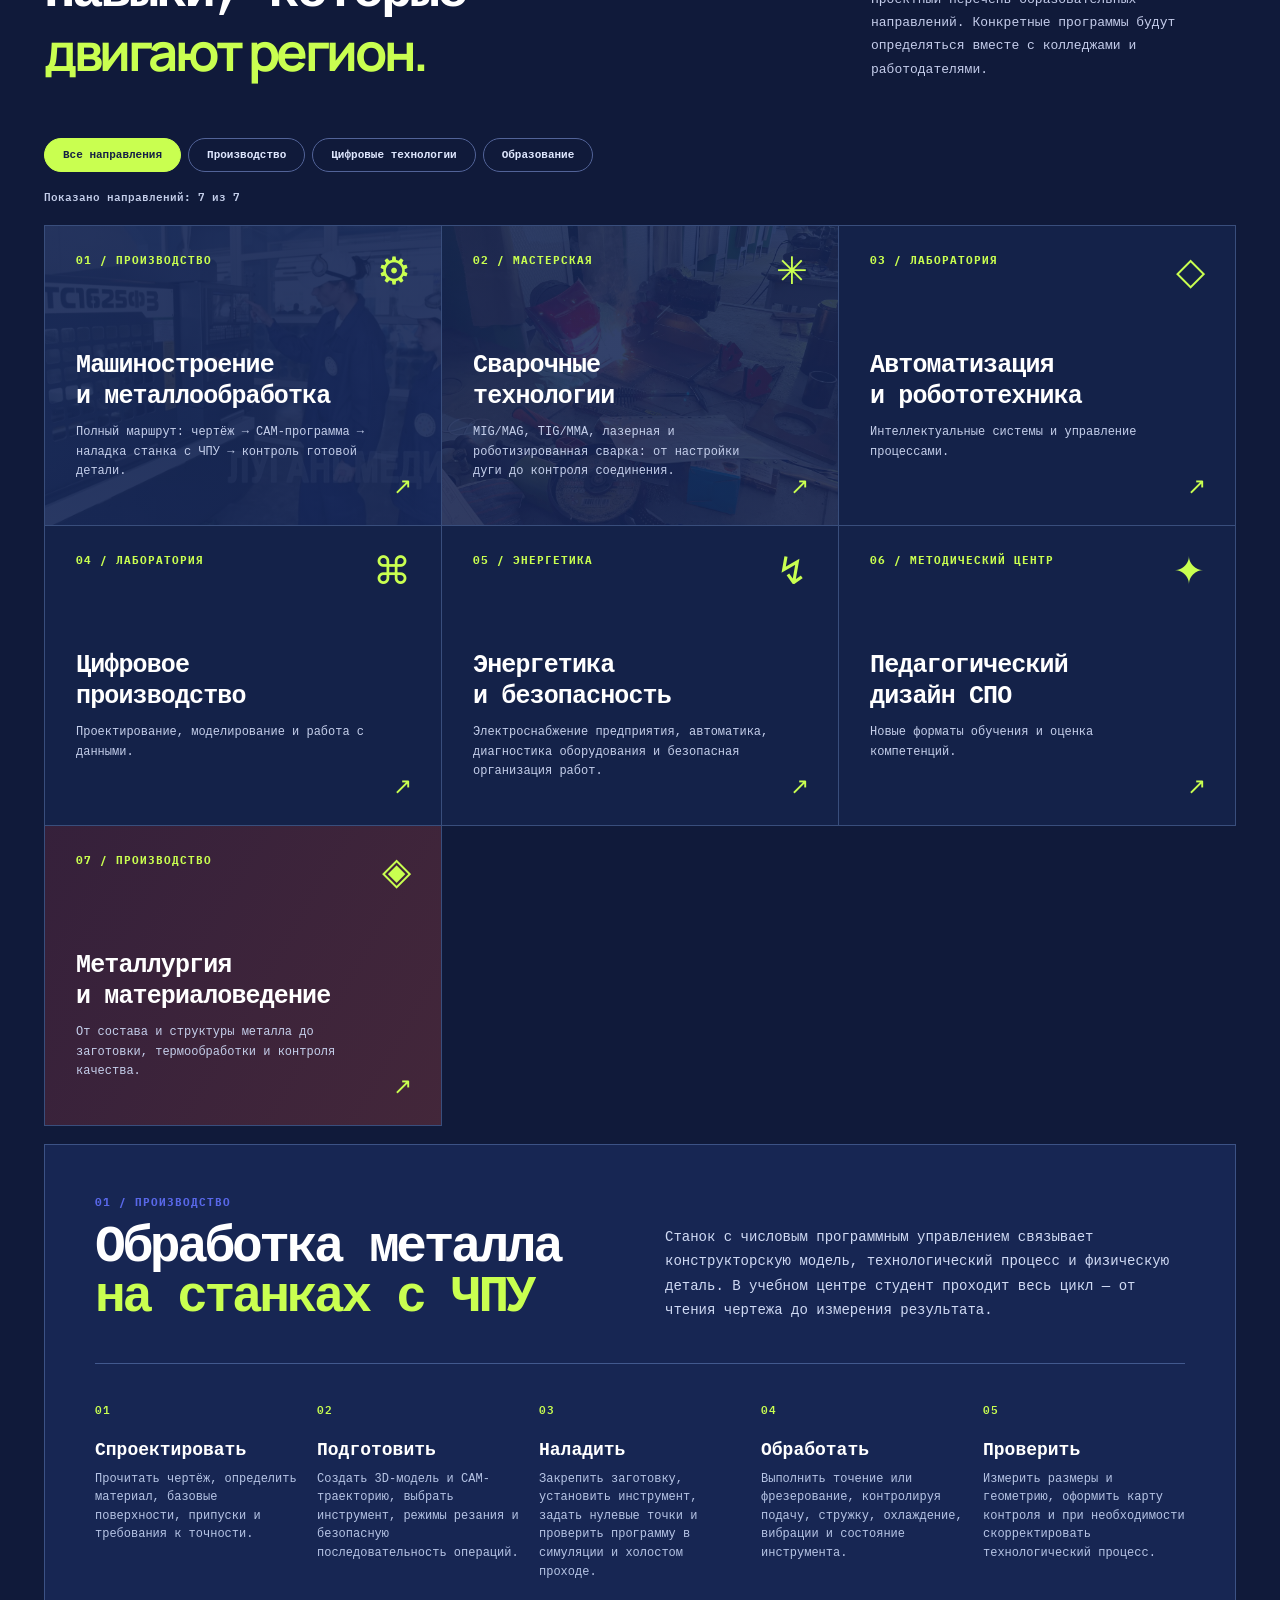
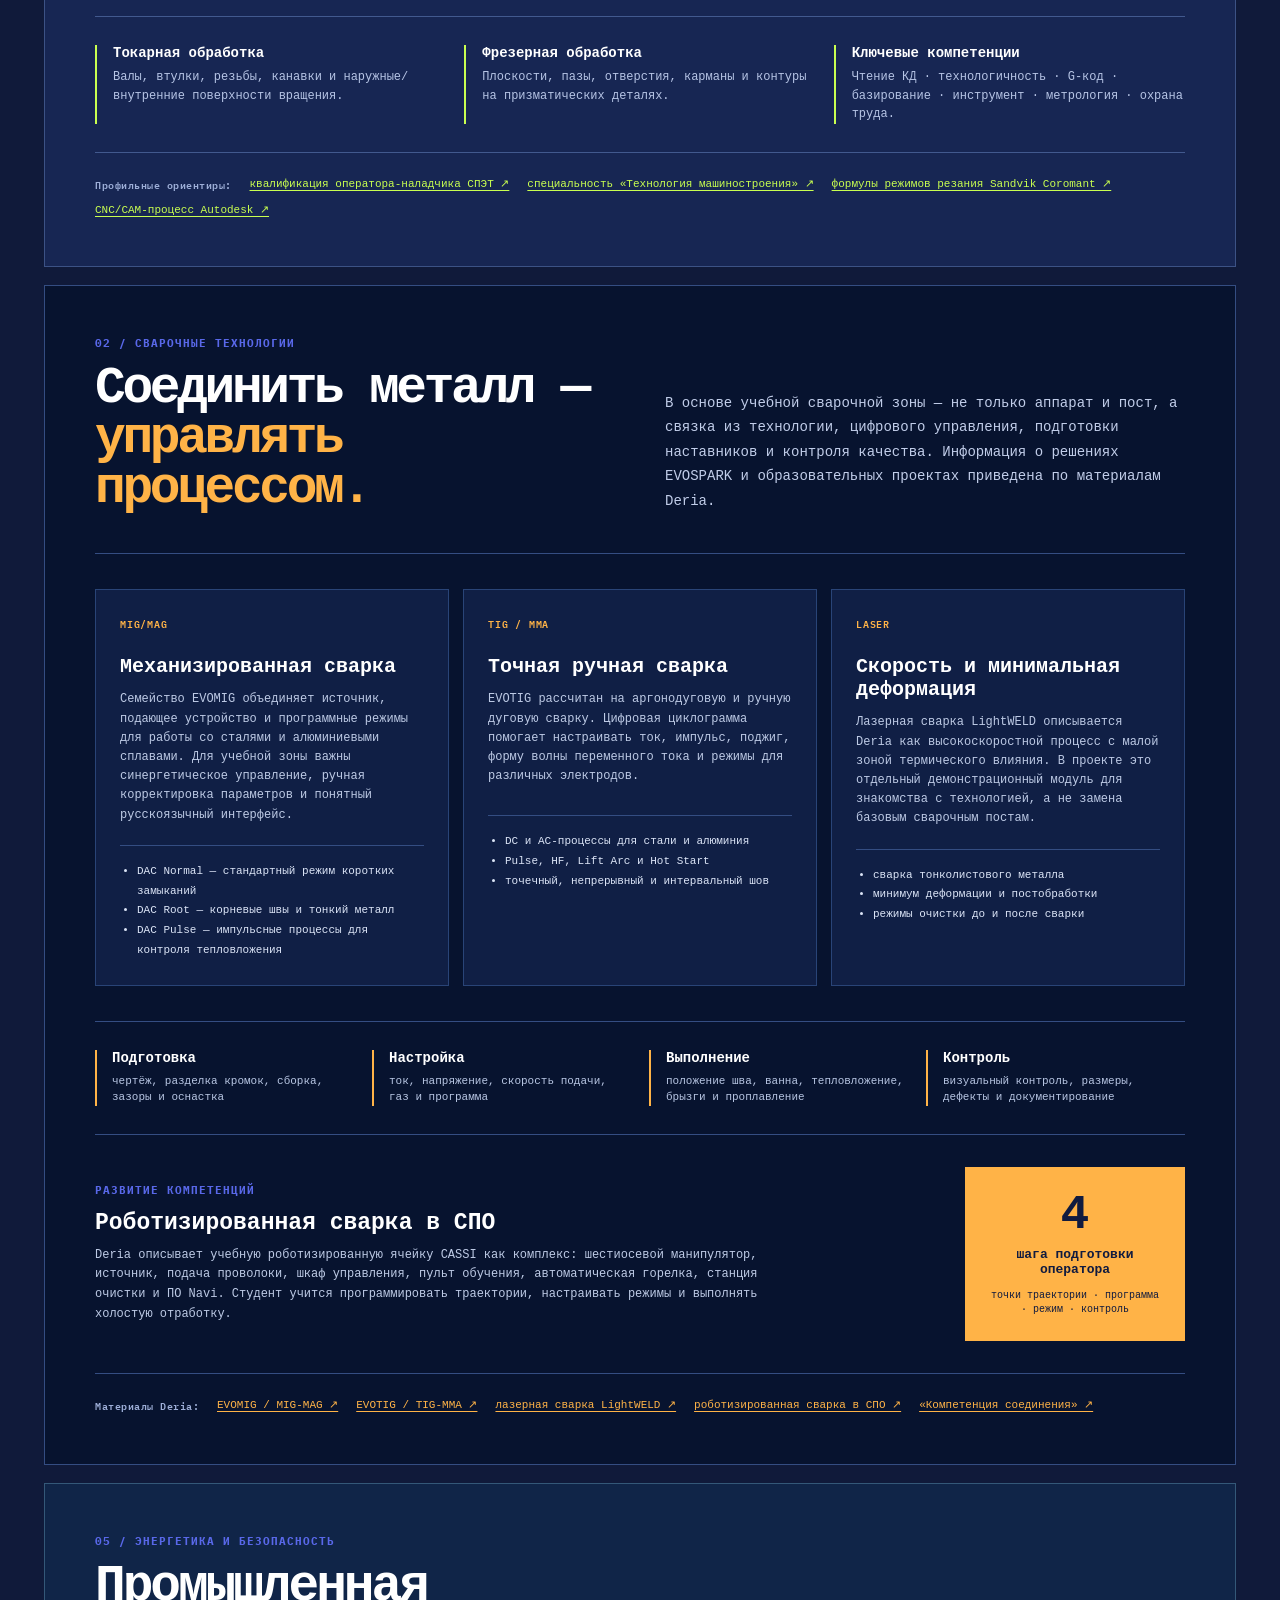
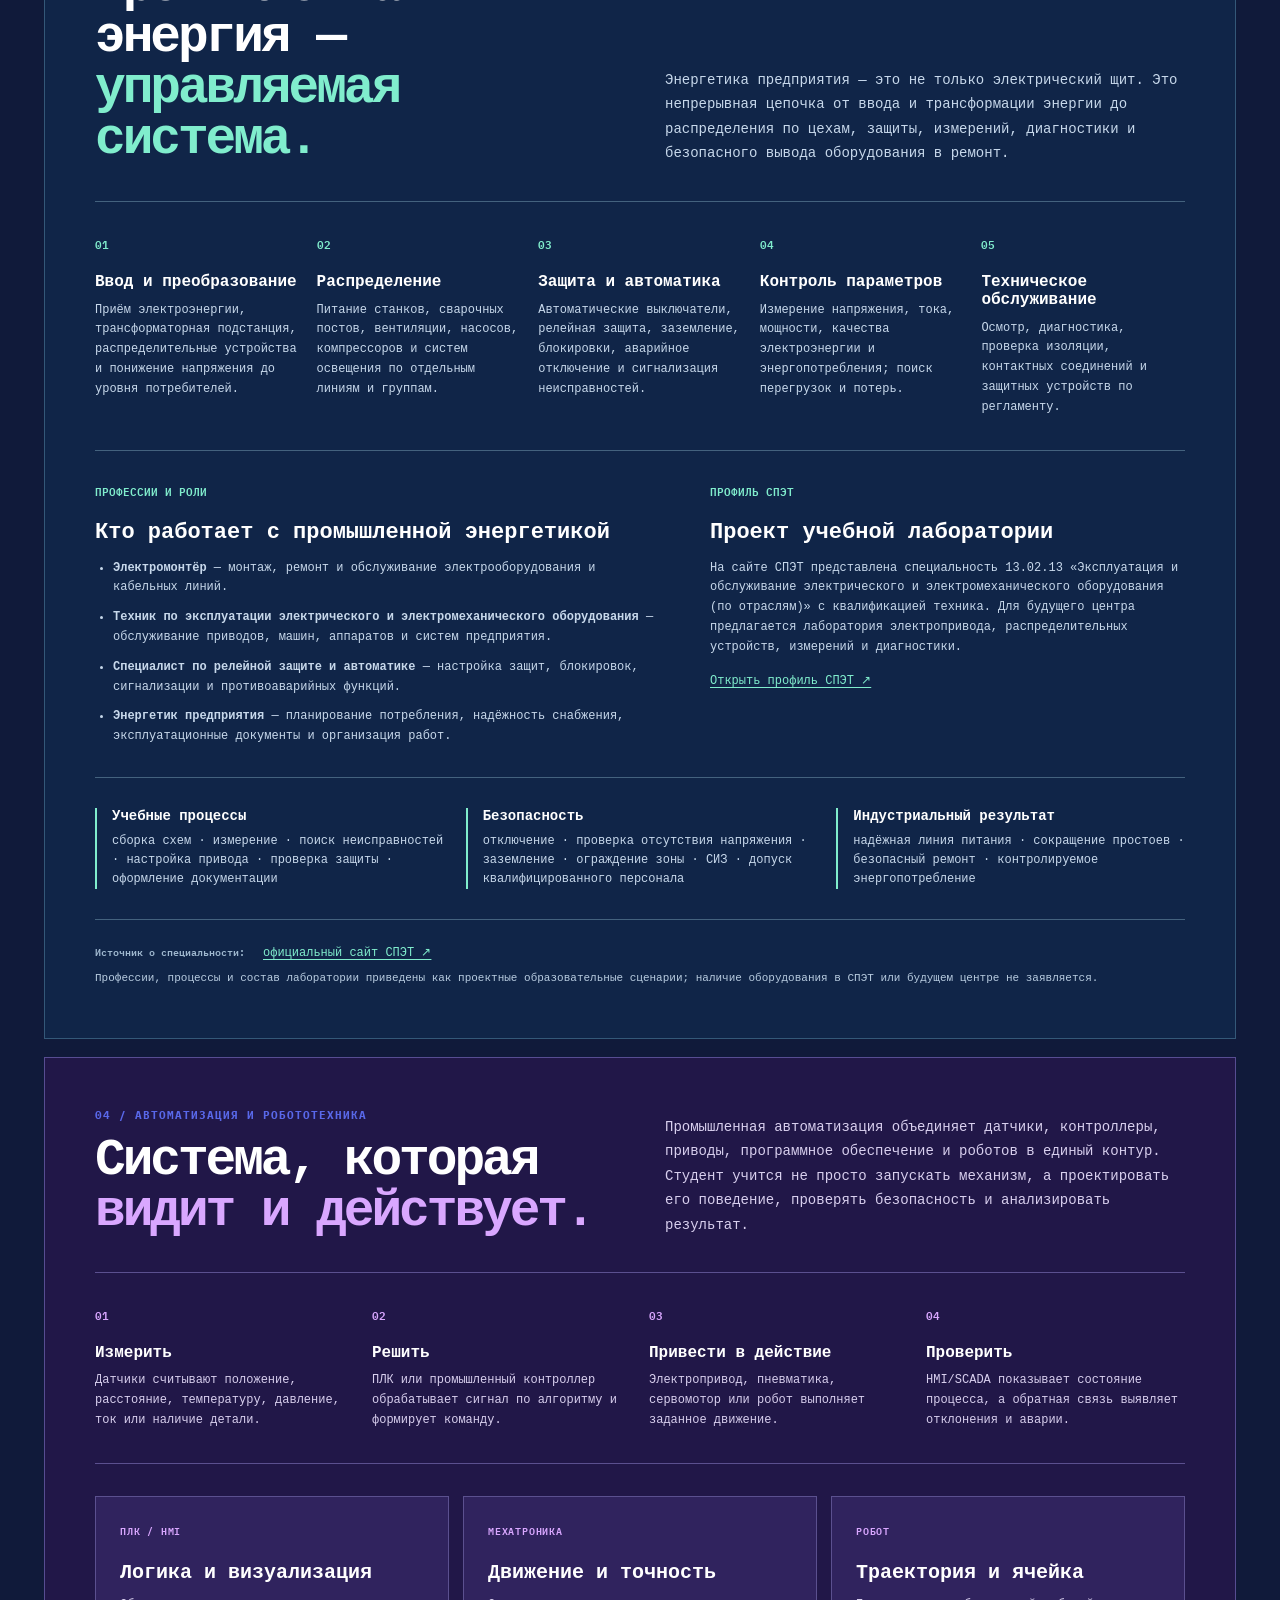
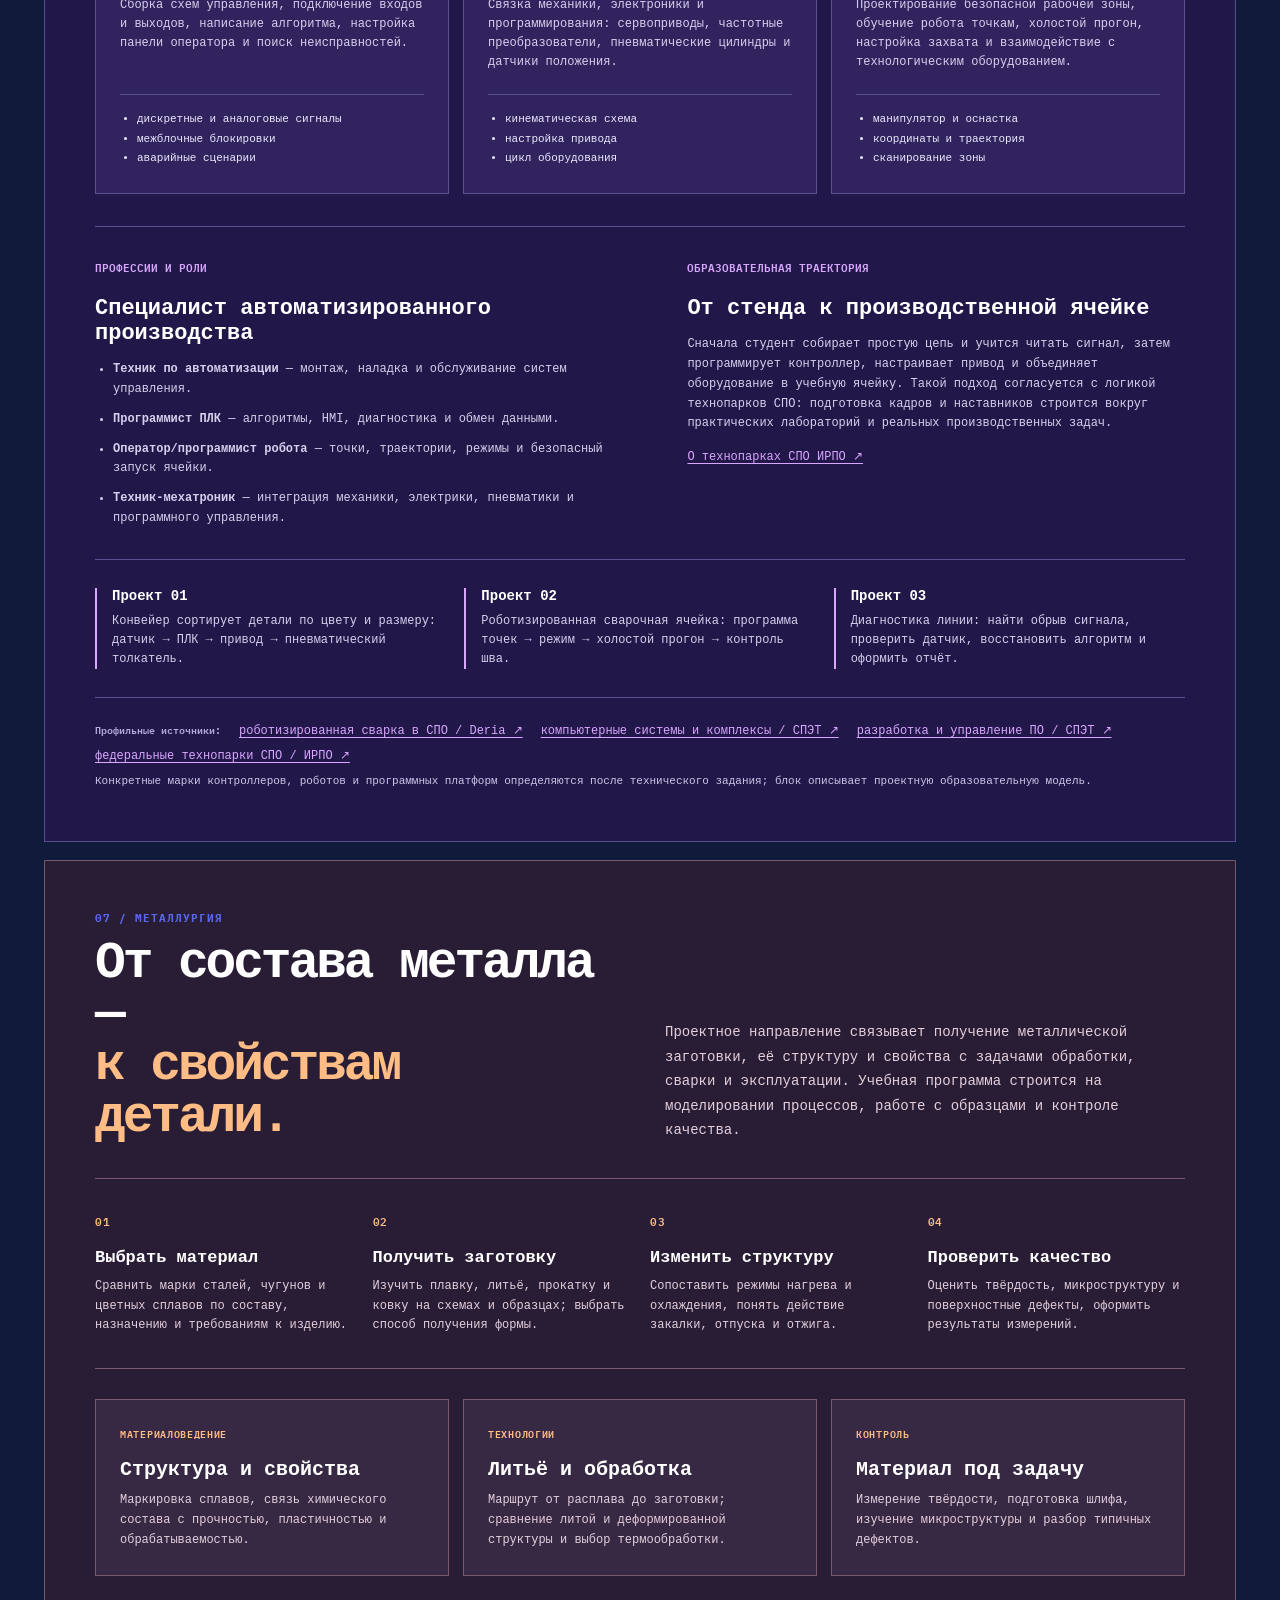
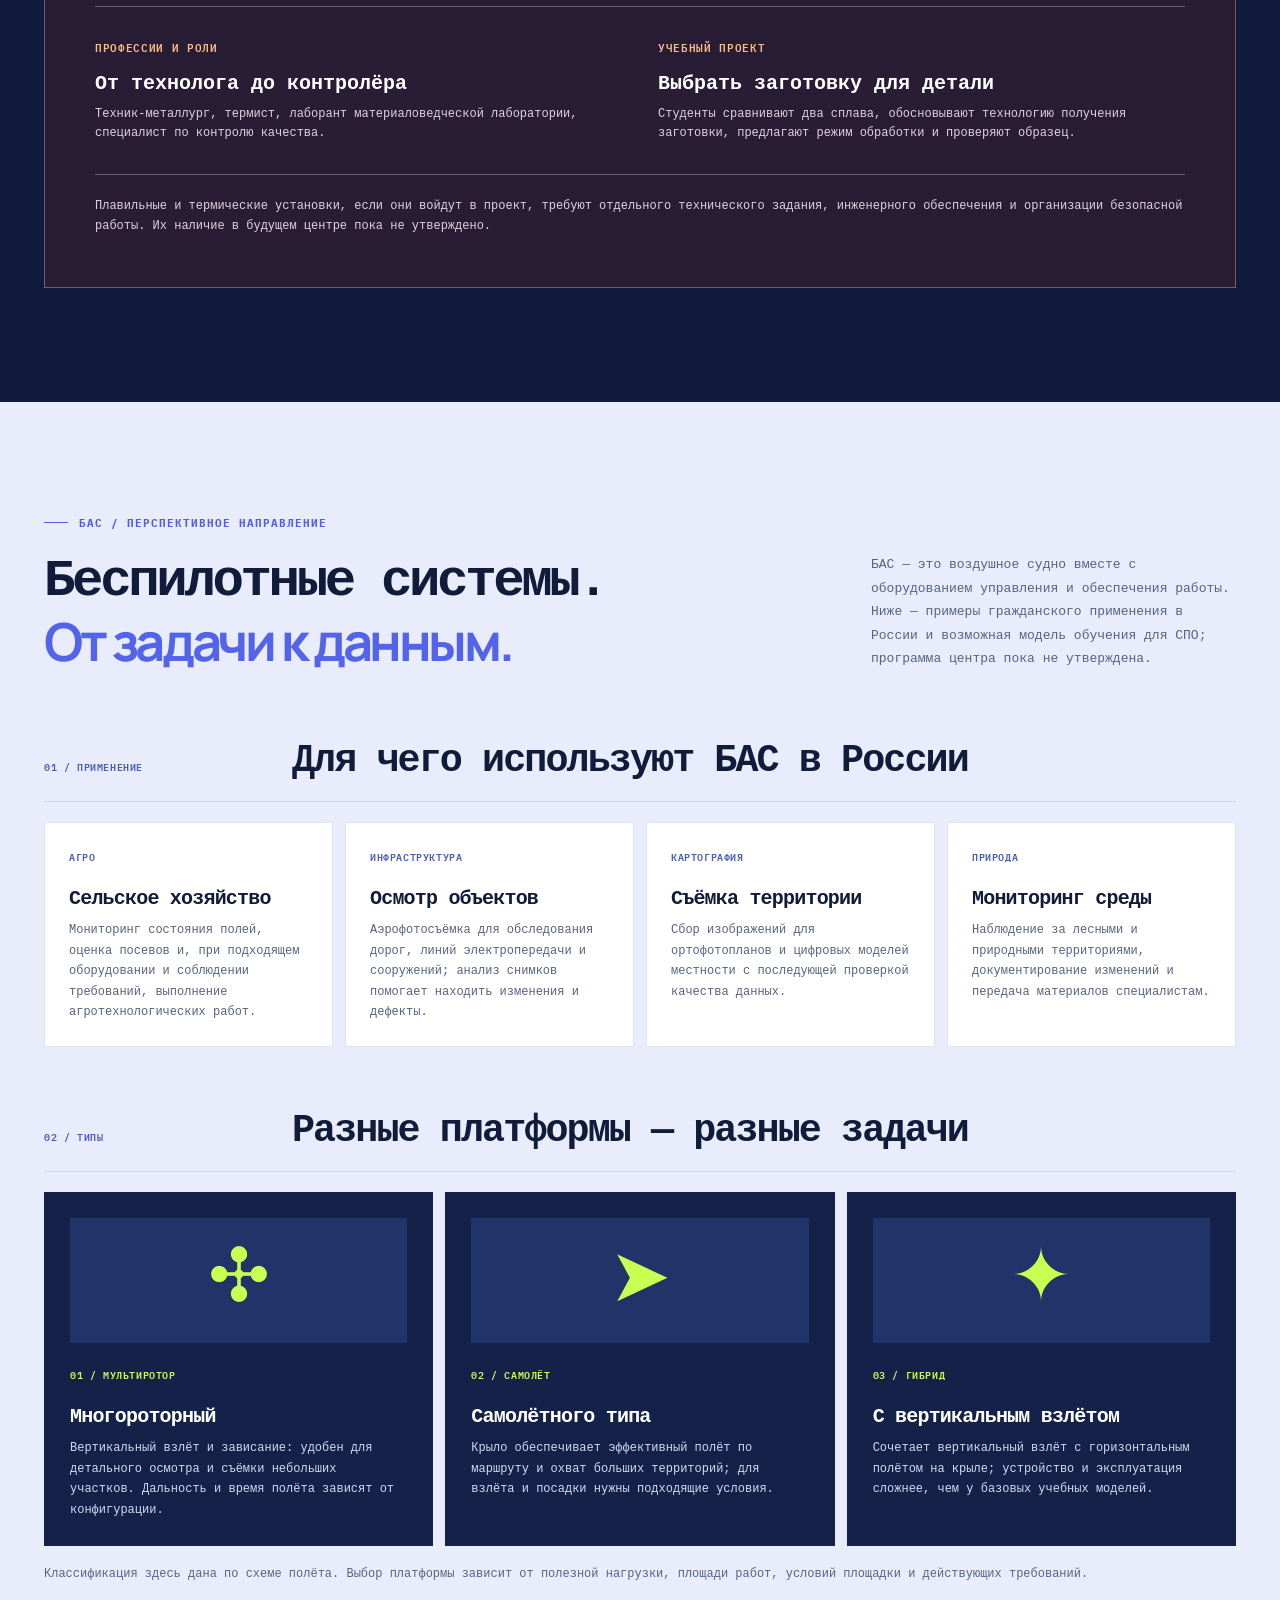
==== commit e35bc3a1: "Replace Haas mill with StankoMash FS65MF3" ====
--- a/index.html
+++ b/index.html
@@ -103,7 +103,7 @@
         <div class="equipment-grid">
           <article class="equipment-card"><img src="assets/cnc-lathe.jpg" alt="Фотография токарного станка Tsugami с ЧПУ в работе; точная модель на снимке не установлена" loading="lazy"><div class="equipment-body"><span class="equipment-type">ТОКАРНЫЙ ЧПУ · АВТОМАТ</span><h4>Tsugami · автоматы продольного точения</h4><p>Для серийного изготовления небольших деталей вращения из прутка: втулок, осей и крепежа. В учебном маршруте — подача прутка, программирование операций и контроль геометрии.</p><span class="equipment-photo-note">Фото станка Tsugami; модификация на фото не определена.</span><a href="https://commons.wikimedia.org/wiki/File:Tsugami_CNC_Lathe.jpg" target="_blank" rel="noopener noreferrer">Источник фотографии ↗</a></div></article>
           <article class="equipment-card"><img class="equipment-model-image" src="assets/catalog-ts1625f3.png" alt="Токарный станок с ЧПУ ТС1625Ф3 производства СтанкоМашКомплекс" loading="lazy"><div class="equipment-body"><span class="equipment-type">ТОКАРНЫЙ ЧПУ · ГОРИЗОНТАЛЬНАЯ СТАНИНА</span><h4>ТС1625Ф3/1000 · СтанкоМашКомплекс</h4><p>Станок для обработки валов, втулок и других тел вращения: точения, сверления, растачивания, нарезания резьбы и канавок. Для исполнения /1000 производитель указывает заготовку до Ø580 × 918 мм и частоту вращения шпинделя до 1650 об/мин.</p><span class="equipment-photo-note">Изображение модели: СтанкоМашКомплекс. Учебное применение — проектное предложение.</span><a href="https://stankomach.com/products/horizontal-turn/ts-1625-f3-1000" target="_blank" rel="noopener noreferrer">Характеристики и изображение производителя ↗</a></div></article>
-          <article class="equipment-card"><img src="assets/cnc-milling.jpg" alt="Иллюстративное фото фрезерного станка с ЧПУ; это не Haas VF-2" loading="lazy"><div class="equipment-body"><span class="equipment-type">ФРЕЗЕРНЫЙ ЧПУ · ВЕРТИКАЛЬНЫЙ</span><h4>Haas VF-2</h4><p>Вертикальный обрабатывающий центр для обработки плоскостей, пазов, отверстий и контуров. На его примере можно изучать базирование, смену инструмента и CAM-программы.</p><span class="equipment-photo-note">Иллюстративное фото фрезерного станка, не изображение VF-2.</span><a href="https://www.haascnc.com/machines/vertical-mills/vf-series/models/small/vf-2.html" target="_blank" rel="noopener noreferrer">Модель у производителя ↗</a></div></article>
+          <article class="equipment-card"><img class="equipment-model-image" src="assets/catalog-fs65mf3.png" alt="Вертикальный обрабатывающий центр ФС65МФ3 производства СтанкоМашКомплекс" loading="lazy"><div class="equipment-body"><span class="equipment-type">ФРЕЗЕРНЫЙ ЧПУ · ВЕРТИКАЛЬНЫЙ</span><h4>ФС65МФ3 · СтанкоМашКомплекс</h4><p>Компактный центр для фрезерования, сверления, растачивания и нарезания резьбы. Для модели ФС65МФ3/4 производитель указывает стол 780 × 360 мм, заготовку массой до 350 кг и шпиндель до 12 000 об/мин.</p><span class="equipment-photo-note">Изображение модели: СтанкоМашКомплекс. Учебное применение — проектное предложение.</span><a href="https://stankomach.com/products/vertical-mill/fs-65-mf-3" target="_blank" rel="noopener noreferrer">Характеристики и изображение производителя ↗</a></div></article>
         </div>
         <h3 class="equipment-group-title">Сварка и роботы <span>MIG/MAG · TIG · MMA · лазер · автоматизация</span></h3>
         <div class="equipment-grid">
@@ -112,7 +112,7 @@
           <article class="equipment-card"><img src="assets/catalog-lightweld.jpg" alt="Система лазерной сварки LightWELD 1500 на фотографии Deria" loading="lazy"><div class="equipment-body"><span class="equipment-type">РУЧНАЯ ЛАЗЕРНАЯ СВАРКА</span><h4>LightWELD 1500</h4><p>Ручная лазерная система для сварки тонколистового металла. В каталоге — пример отдельной технологии с иной организацией рабочего места и защитой от лазерного излучения.</p><span class="equipment-photo-note">Фото модели LightWELD 1500: Deria.</span><a href="https://deria.ru/equipment/lazernaya-svarka/" target="_blank" rel="noopener noreferrer">Описание и фото производителя ↗</a></div></article>
           <article class="equipment-card"><img src="assets/catalog-cassi.jpg" alt="Роботизированная сварочная ячейка CASSI с манипулятором на фотографии Deria" loading="lazy"><div class="equipment-body"><span class="equipment-type">РОБОТИЗИРОВАННАЯ СВАРКА</span><h4>CASSI + EVOSPARK</h4><p>Сварочная ячейка с шестиосевым манипулятором, источником, подачей проволоки, пультом и станцией очистки горелки. Учебные задачи — траектория, позиционирование и контроль цикла.</p><span class="equipment-photo-note">Фото ячейки CASSI: Deria.</span><a href="https://deria.ru/equipment/svarochnyj-robot/" target="_blank" rel="noopener noreferrer">Описание и фото производителя ↗</a></div></article>
         </div>
-        <p class="equipment-disclaimer">Подборка иллюстрирует классы оборудования и конкретные примеры линеек; сравнительной статистики распространённости моделей нет. Изображение ТС1625Ф3 взято из каталога производителя, а фото фрезерного станка показывает <strong>тип станка</strong>, не модель Haas VF-2. Состав будущего центра определяется отдельно по техническому заданию.</p>
+        <p class="equipment-disclaimer">Подборка иллюстрирует классы оборудования и конкретные примеры линеек; сравнительной статистики распространённости моделей нет. Изображения ТС1625Ф3 и ФС65МФ3 взяты из каталога СтанкоМашКомплекс. Состав будущего центра определяется отдельно по техническому заданию.</p>
         <a class="inline-link cnc-jump" href="#cnc-programs">Перейти к примерам управляющих программ <span aria-hidden="true">↓</span></a>
       </div>
     </section>
@@ -200,7 +200,7 @@
     <section class="closing" id="contacts" aria-labelledby="closing-title"><div class="container closing-layout"><div><div class="section-label light">07 / КОНТАКТЫ И МАТЕРИАЛЫ</div><h2 id="closing-title">Будущее СПО<br>начинается <em>здесь.</em></h2><p>Проект размещения — город Луганск. Адрес, реквизиты и каналы связи будут опубликованы после утверждения проекта центра.</p><div class="closing-actions"><a class="button button-white" href="КОНЦЕПЦИЯ_И_ЭСКИЗНЫЙ_ПРОЕКТ.md" download>Скачать концепцию <span aria-hidden="true">↗</span></a><a class="source-link" href="https://firpo.ru/activities/technopark/about/" target="_blank" rel="noopener noreferrer">Пример: технопарк СПО в Калуге ↗</a></div></div><div class="closing-art" aria-hidden="true"><span>ВТ</span><span>СПО</span><span>ЛНР</span><i>✳</i></div></div></section>
   </main>
   <footer class="site-footer"><div class="container footer-inner"><a class="footer-brand" href="#top" aria-label="Виртуальный технопарк СПО ЛНР — наверх">ВТ СПО / ЛНР</a><p>Виртуальный технопарк СПО ЛНР — концепция региональной образовательной площадки в городе Луганске. Не является официальным сайтом действующего учреждения.</p><a href="#top">Наверх ↑</a></div>
-      <div class="container credits" id="credits"><span>ИСТОЧНИКИ ИЗОБРАЖЕНИЙ</span><p>Фотографии кластера — официальная <a href="https://college-sktm-r181.gosweb.gosuslugi.ru/fotogalereya/fotogalereya_31.html" target="_blank" rel="noopener noreferrer">галерея «ФП Профессионалитет»</a>, <a href="https://college-sktm-r181.gosweb.gosuslugi.ru/fotogalereya/fotogalereya_27.html" target="_blank" rel="noopener noreferrer">«Практика»</a> и <a href="https://college-sktm-r181.gosweb.gosuslugi.ru/fotogalereya/fotogalereya_2.html" target="_blank" rel="noopener noreferrer">«Сварочные технологии»</a> ГБПОО ЛНР «Стахановский промышленно-экономический техникум». Фото оборудования EVOMIG, EVOTIG, LightWELD и CASSI — <a href="https://deria.ru/equipment/" target="_blank" rel="noopener noreferrer">Deria</a>; копии оптимизированы для каталога. Фото Tsugami — <a href="https://commons.wikimedia.org/wiki/File:Tsugami_CNC_Lathe.jpg" target="_blank" rel="noopener noreferrer">Whoisjohngalt, CC BY-SA 4.0</a>; фото фрезерования — <a href="https://commons.wikimedia.org/wiki/File:CNC_milling_machine.jpg" target="_blank" rel="noopener noreferrer">Impressionmanufacturer, CC BY-SA 4.0</a>. Фотографии станков уменьшены и сжаты. Герб ЛНР — <a href="https://commons.wikimedia.org/wiki/File:Coat_of_Arms_of_Lugansk_People%27s_Republic.svg" target="_blank" rel="noopener noreferrer">Wikimedia Commons</a> (государственный символ); знак «Профессионалитета» — <a href="https://firpo.ru/activities/projects/federalnyy-proekt-professionalitet/" target="_blank" rel="noopener noreferrer">ИРПО</a>. Архитектурный эскиз — авторская проектная визуализация для этой концепции.</p></div>
+      <div class="container credits" id="credits"><span>ИСТОЧНИКИ ИЗОБРАЖЕНИЙ</span><p>Фотографии кластера — официальная <a href="https://college-sktm-r181.gosweb.gosuslugi.ru/fotogalereya/fotogalereya_31.html" target="_blank" rel="noopener noreferrer">галерея «ФП Профессионалитет»</a>, <a href="https://college-sktm-r181.gosweb.gosuslugi.ru/fotogalereya/fotogalereya_27.html" target="_blank" rel="noopener noreferrer">«Практика»</a> и <a href="https://college-sktm-r181.gosweb.gosuslugi.ru/fotogalereya/fotogalereya_2.html" target="_blank" rel="noopener noreferrer">«Сварочные технологии»</a> ГБПОО ЛНР «Стахановский промышленно-экономический техникум». Фото оборудования EVOMIG, EVOTIG, LightWELD и CASSI — <a href="https://deria.ru/equipment/" target="_blank" rel="noopener noreferrer">Deria</a>; копии оптимизированы для каталога. Изображения ТС1625Ф3 и ФС65МФ3 — <a href="https://stankomach.com/products/" target="_blank" rel="noopener noreferrer">СтанкоМашКомплекс</a>. Фото Tsugami — <a href="https://commons.wikimedia.org/wiki/File:Tsugami_CNC_Lathe.jpg" target="_blank" rel="noopener noreferrer">Whoisjohngalt, CC BY-SA 4.0</a>. Герб ЛНР — <a href="https://commons.wikimedia.org/wiki/File:Coat_of_Arms_of_Lugansk_People%27s_Republic.svg" target="_blank" rel="noopener noreferrer">Wikimedia Commons</a> (государственный символ); знак «Профессионалитета» — <a href="https://firpo.ru/activities/projects/federalnyy-proekt-professionalitet/" target="_blank" rel="noopener noreferrer">ИРПО</a>. Архитектурный эскиз — авторская проектная визуализация для этой концепции.</p></div>
   </footer>
 </body>
 </html>
